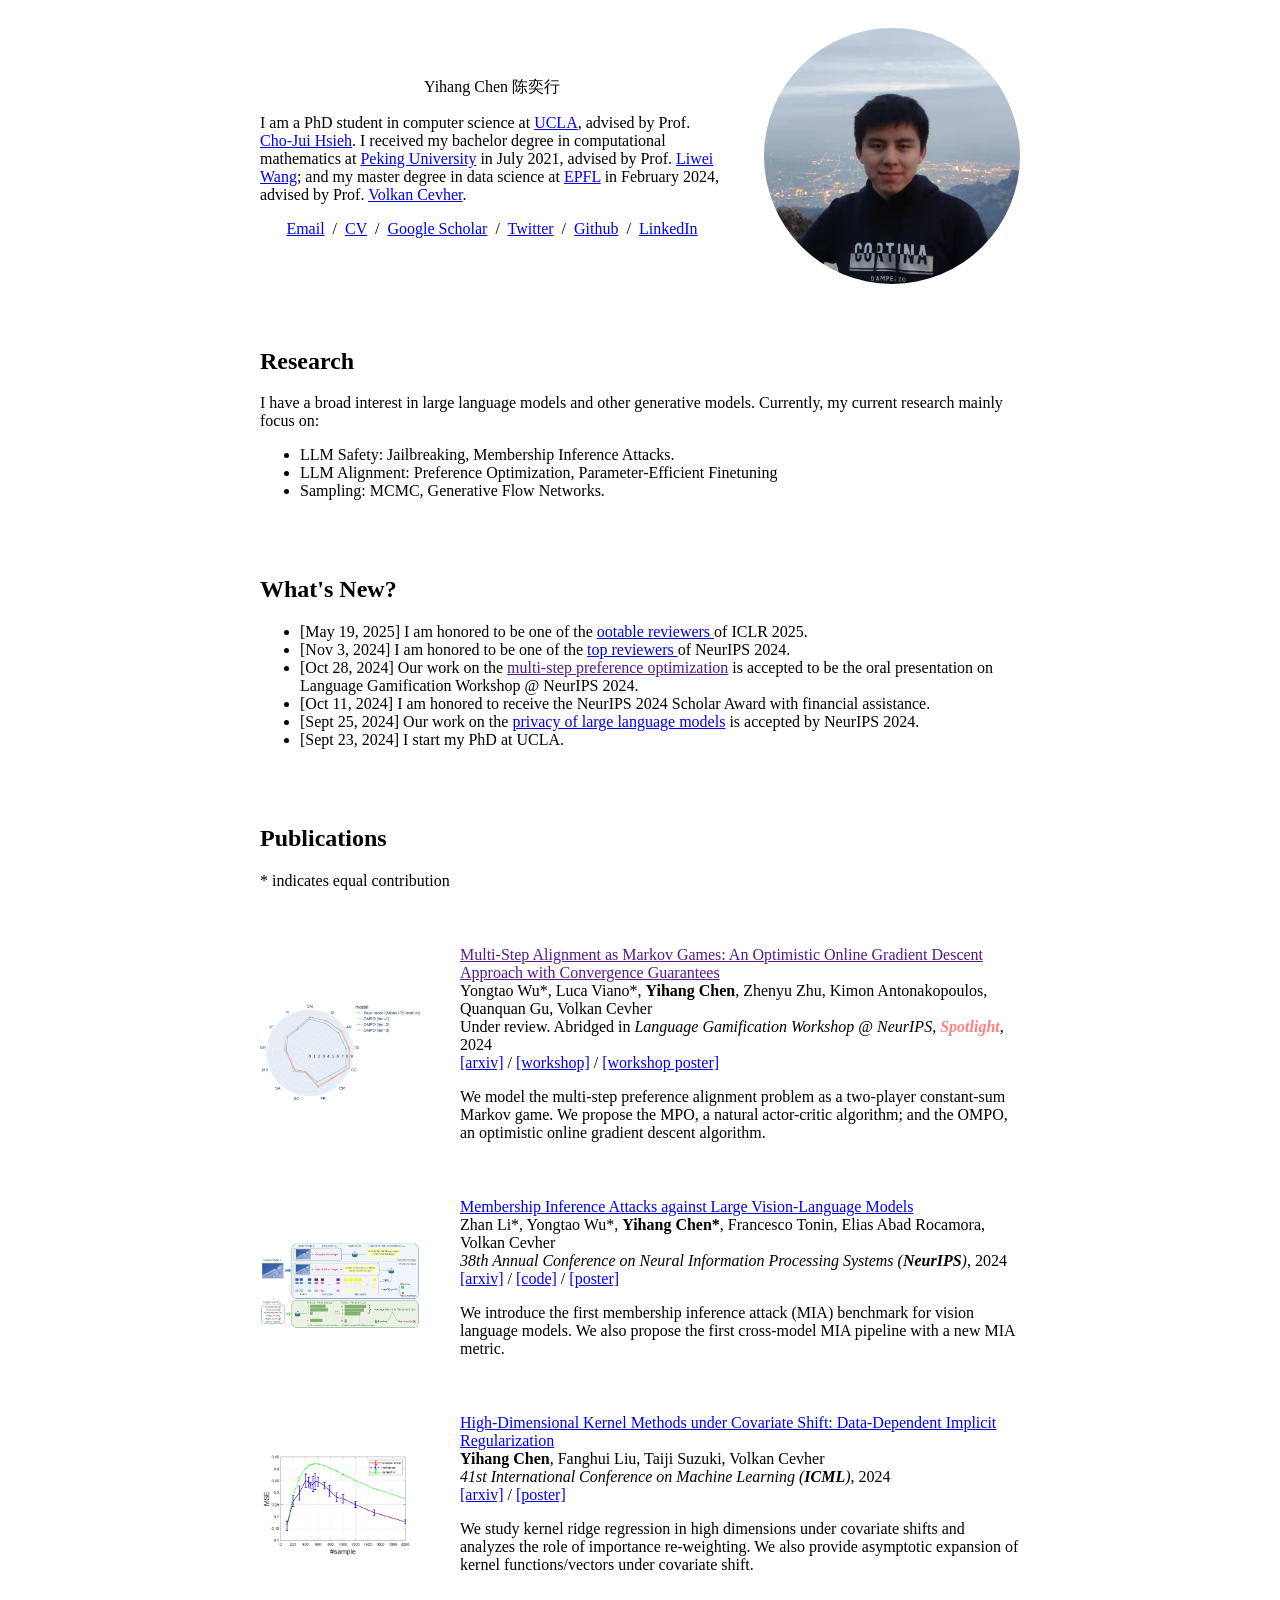
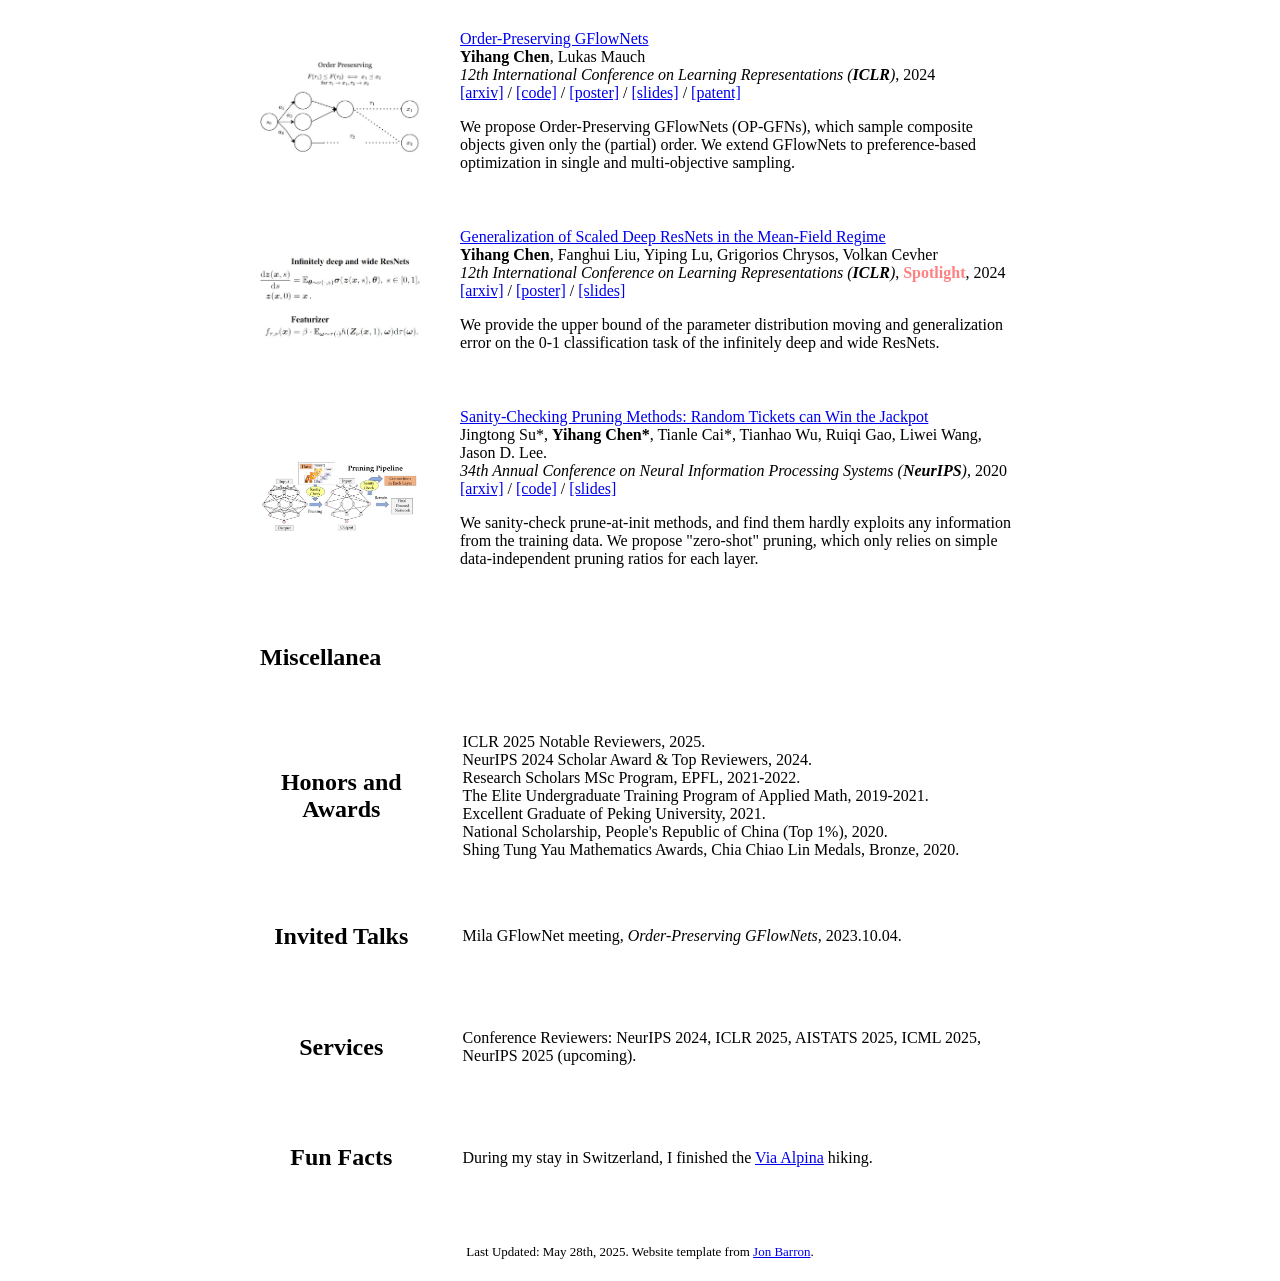
==== index.html @ 45ab0616 "update patent" ====
<!DOCTYPE HTML>
<html lang="en">

<head>
    <meta http-equiv="Content-Type" content="text/html; charset=UTF-8">

    <title>Yihang Chen</title>

    <meta name="author" content="Yihang Chen">
    <meta name="viewport" content="width=device-width, initial-scale=1">
    <link rel="shortcut icon" href="images/favicon/favicon.ico" type="image/x-icon">
    <link rel="stylesheet" type="text/css" href="stylesheet.css">

</head>

<style>
    .container {
      display: flex;
      justify-content: center; /* Horizontally centers */
      align-items: center;    /* Vertically centers */
    }
</style>
  


<body>
    <table
        style="width:100%;max-width:800px;border:0px;border-spacing:0px;border-collapse:separate;margin-right:auto;margin-left:auto;">
        <tbody>
            <tr style="padding:0px">
                <td style="padding:0px">
                    <table
                        style="width:100%;border:0px;border-spacing:0px;border-collapse:separate;margin-right:auto;margin-left:auto;">
                        <tbody>
                            <tr style="padding:0px">
                                <td style="padding:2.5%;width:63%;vertical-align:middle">
                                    <p class="name" style="text-align: center;">
                                        Yihang Chen 陈奕行
                                    </p>
                                    <p> I am a PhD student in computer science at <a href="https://www.cs.ucla.edu/">UCLA</a>, advised by Prof. <a href="https://web.cs.ucla.edu/~chohsieh/">Cho-Jui Hsieh</a>.
                                        I received my bachelor degree in computational mathematics at <a href="https://english.pku.edu.cn"> Peking University</a> in July 2021, advised by Prof. <a href="http://www.liweiwang-pku.com"> Liwei Wang</a>; 
                                        and my master degree in data science at <a href="https://epfl.ch">EPFL</a> in February 2024, advised by Prof. <a href="https://people.epfl.ch/volkan.cevher"> Volkan Cevher</a>. 
                                    </p>
                                    <p style="text-align:center">
                                        <a href="mailto:yhangchen@cs.ucla.edu">Email</a> &nbsp;/&nbsp;
                                        <a href="https://www.overleaf.com/read/thnhrbrfrbvq#7aed11">CV</a> &nbsp;/&nbsp;
                                        <a href="https://scholar.google.com/citations?user=HzlOQRkAAAAJ&hl">Google
                                            Scholar</a>
                                        &nbsp;/&nbsp;
                                        <a href="https://twitter.com/brandonchen991">Twitter</a> &nbsp;/&nbsp;
                                        <a href="https://github.com/yhangchen">Github</a> &nbsp;/&nbsp;
                                        <a href="https://www.linkedin.com/in/yihang-chen-177862194">LinkedIn</a>
                                    </p>
                                </td>
                                <td style="padding:2.5%;width:40%;max-width:40%">
                                    <a href="./images/bio.jpg"><img
                                            style="width:100%;max-width:100%;object-fit: cover; border-radius: 50%;"
                                            alt="profile photo" src="./images/bio.jpg" class="hoverZoomLink"></a>
                                </td>
                            </tr>
                        </tbody>
                    </table>
                    <table
                        style="width:100%;border:0px;border-spacing:0px;border-collapse:separate;margin-right:auto;margin-left:auto;">
                        <tbody>
                            <tr>
                                <td style="padding:20px;width:100%;vertical-align:middle">
                                    <h2>Research</h2>
                                    <p>
                                        I have a broad interest in large language models and other generative models. Currently, my current research mainly focus on: </p>
                                    <ul>
                                        <li> LLM Safety: Jailbreaking, Membership Inference Attacks.</li>
                                        <li> LLM Alignment: Preference Optimization, Parameter-Efficient Finetuning</li>
                                        <li> Sampling: MCMC, Generative Flow Networks.</li>
                                    </ul>
                                </td>
                            </tr>
                        </tbody>
                    </table>
                    <table
                        style="width:100%;border:0px;border-spacing:0px;border-collapse:separate;margin-right:auto;margin-left:auto;">
                        <tbody>
                            <tr>
                                <td style="padding:20px;width:100%;vertical-align:middle">
                                    <h2>What's New?</h2>
                                    <ul>
                                        <li> [May 19, 2025] I am honored to be one of the <a href="https://iclr.cc/Conferences/2025/Reviewers"> ootable reviewers </a> of ICLR 2025.</li>
                                        <li> [Nov 3, 2024] I am honored to be one of the <a href="https://neurips.cc/Conferences/2024/ProgramCommittee#top-reviewers"> top reviewers </a> of NeurIPS 2024.</li>
                                        <li> [Oct 28, 2024] Our work on the <a href=""> multi-step preference optimization</a> is accepted to be the oral presentation on Language Gamification Workshop @ NeurIPS 2024. </li>
                                        <li> [Oct 11, 2024] I am honored to receive the NeurIPS 2024 Scholar Award with financial assistance.</li>
                                        <li> [Sept 25, 2024] Our work on the <a href="http://arxiv.org/abs/2411.02902">privacy of large language models</a> is accepted by NeurIPS 2024. </li>
                                        <li> [Sept 23, 2024] I start my PhD at UCLA. </li>    
                                    </ul>
                            </td>
                            </tr>
                        </tbody>
                    </table>
                    <table
                        style="width:100%;border:0px;border-spacing:0px;border-collapse:separate;margin-right:auto;margin-left:auto;">
                        <tbody>
                            <tr>
                                <td style="padding:20px;width:100%;vertical-align:middle">
                                    <h2>Publications</h2>
                                    <p>
                                        * indicates equal contribution
                                    </p>
                                </td>
                            </tr>
                        </tbody>
                    </table>
                    <table
                        style="width:100%;border:0px;border-spacing:0px;border-collapse:separate;margin-right:auto;margin-left:auto;">
                        <tbody>

                            <tr>
                                <td style="padding:20px;width:25%;vertical-align:middle">
                                    <div class="container">
                                        <img src='images/24_langame_mpo.png' width="100%" align="center">
                                    </div>
                                </td>
                                <td style="padding:20px;width:75%;vertical-align:middle">
                                    <a href="">
                                        <span class="papertitle">Multi-Step Alignment as Markov Games: An Optimistic Online Gradient Descent Approach with Convergence Guarantees</span>
                                    </a>
                                    <br>
                                    Yongtao Wu*, Luca Viano*, <strong>Yihang Chen</strong>, Zhenyu Zhu,  Kimon Antonakopoulos, Quanquan Gu, Volkan Cevher
                                    <br>
                                    Under review. Abridged in <em>Language Gamification Workshop @ NeurIPS, <font color=#FF8080><strong>Spotlight</strong></font></em>, 2024
                                    <br>
                                    <a href="https://arxiv.org/abs/2502.12678">[arxiv]</a> / <a href="https://openreview.net/forum?id=Q8Ee3yrwC6">[workshop]</a> / <a href="posters/24_neurips_langame_mpo.pdf">[workshop poster]</a>
                                    <p>
                                        We model the multi-step preference alignment problem as a two-player constant-sum Markov game. We propose the MPO, a natural actor-critic algorithm; and the OMPO, an optimistic online
                                        gradient descent algorithm. 
                                    </p>
                                </td>
                            </tr>

                            <tr>
                                <td style="padding:20px;width:25%;vertical-align:middle">
                                    <div class="container">
                                        <img src='images/24_neurips_mia.jpg' width="100%" align="center">
                                    </div>
                                </td>
                                <td style="padding:20px;width:75%;vertical-align:middle">
                                    <a href="https://openreview.net/forum?id=nv2Qt5cj1a&referrer">
                                        <span class="papertitle">Membership Inference Attacks against Large Vision-Language Models</span>
                                    </a>
                                    <br>
                                    Zhan Li*, Yongtao Wu*, <strong>Yihang Chen*</strong>, Francesco Tonin, Elias Abad Rocamora, Volkan Cevher
                                    <br>
                                    <em>38th Annual Conference on Neural Information Processing Systems (<b>NeurIPS</b>)</em>, 2024
                                    <br>
                                    <a href="http://arxiv.org/abs/2411.02902">[arxiv]</a> / <a href="https://github.com/LIONS-EPFL/VL-MIA">[code]</a> / <a href="posters/24_neurips_mia.pdf">[poster]</a>
                                    <p>
                                        We introduce the first membership inference attack (MIA) benchmark for vision language models. 
                                        We also propose the first cross-model MIA pipeline with a new MIA metric.
                                    </p>
                                </td>
                            </tr>


                            <tr>
                                <td style="padding:20px;width:25%;vertical-align:middle">
                                    <div class="container">
                                        <img src='images/24_icml_kernel.jpg' width="100%" align="center">
                                    </div>
                                </td>
                                <td style="padding:20px;width:75%;vertical-align:middle">
                                    <a href="https://openreview.net/forum?id=bBzlapzeR1&noteId=AWFN8b6TKC">
                                        <span class="papertitle">High-Dimensional Kernel Methods under Covariate Shift: Data-Dependent Implicit Regularization</span>
                                    </a>
                                    <br>
                                    <strong>Yihang Chen</strong>, Fanghui Liu, Taiji Suzuki, Volkan Cevher
                                    <br>
                                    <em>41st International Conference on Machine Learning (<b>ICML</b>)</em>, 2024
                                    <br>
                                    <a href="https://arxiv.org/abs/2406.03171">[arxiv]</a> / <a href="posters/24_icml_kernel.pdf">[poster]</a>
                                    <p>
                                        We study kernel ridge regression in high dimensions under covariate shifts and analyzes the role of importance re-weighting.
                                        We also provide asymptotic expansion of kernel functions/vectors under covariate shift.
                                    </p>
                                </td>
                            </tr>


                            <tr>
                                <td style="padding:20px;width:25%;vertical-align:middle">
                                    <div class="container">
                                        <img src='images/24_iclr_gfn.jpeg' width="100%" align="center">
                                    </div>
                                </td>
                                <td style="padding:20px;width:75%;vertical-align:middle">
                                    <a href="https://openreview.net/forum?id=VXDPXuq4oG">
                                        <span class="papertitle">Order-Preserving GFlowNets</span>
                                    </a>
                                    <br>
                                    <strong>Yihang Chen</strong>, Lukas Mauch
                                    <br>
                                    <em>12th International Conference on Learning Representations (<b>ICLR</b>)</em>, 2024
                                    <br>
                                    <a href="https://arxiv.org/abs/2310.00386">[arxiv]</a> / <a href="https://github.com/yhangchen/OP-GFN">[code]</a> / <a href="posters/24_iclr_gfn.pdf">[poster]</a> / <a href="slides/24_iclr_gfn.pdf">[slides]</a> / <a href="https://patents.google.com/patent/WO2025061851A1/en?oq=wo2025061851">[patent]</a>
                                    <p>
                                        We propose Order-Preserving GFlowNets (OP-GFNs), which sample composite objects
                                        given only the (partial) order. We extend GFlowNets to preference-based optimization in single and multi-objective sampling. 
                                    </p>
                                </td>
                            </tr>

                            <tr>
                                <td style="padding:20px;width:25%;vertical-align:middle">
                                    <div class="container">
                                        <img src="images/24_iclr_resnet.jpeg" width="160">
                                    </div>
                                </td>
                                <td style="padding:20px;width:75%;vertical-align:middle">
                                    <a href="https://openreview.net/forum?id=tMzPZTvz2H">
                                        <span class="papertitle">Generalization of Scaled
                                            Deep ResNets in the Mean-Field Regime</span>
                                    </a>
                                    <br>
                                    <strong>Yihang Chen</strong>, Fanghui Liu, Yiping Lu, Grigorios Chrysos, Volkan
                                    Cevher
                                    <br>
                                    <em>12th International Conference on Learning Representations (<b>ICLR</b>)</em>, <font color=#FF8080><strong>Spotlight</strong></font>, 2024
                                    <br>
                                    <a href="http://arxiv.org/abs/2403.09889">[arxiv]</a> / <a href="posters/24_iclr_resnet.pdf">[poster]</a> / <a href="slides/24_iclr_resnet.pdf">[slides]</a>
                                    <p>
                                        We provide the upper bound of the parameter distribution moving and
                                        generalization error on the 0-1 classification task of the
                                        infinitely deep and wide ResNets.
                                    </p>
                                </td>
                            </tr>
                            <tr>
                                <td style="padding:20px;width:25%;vertical-align:middle">
                                    <div class="container">
                                        <img src='images/20_neurips_pruning.jpeg' width="100%" align="center">
                                    </div>
                                </td>
                                <td style="padding:20px;width:75%;vertical-align:middle">
                                    <a
                                        href="https://proceedings.neurips.cc/paper/2020/hash/eae27d77ca20db309e056e3d2dcd7d69-Abstract.html">
                                        <span class="papertitle">Sanity-Checking Pruning Methods: Random Tickets can Win the Jackpot</span>
                                    </a>
                                    <br>
                                    Jingtong Su*, <strong>Yihang Chen*</strong>, Tianle Cai*, Tianhao Wu, Ruiqi Gao,
                                    Liwei Wang, Jason D. Lee.
                                    <br>
                                    <em>34th Annual Conference on Neural Information Processing Systems
                                        (<b>NeurIPS</b>)</em>, 2020
                                    <br>
                                    <a href="http://arxiv.org/abs/2009.11094">[arxiv]</a> / <a href="https://github.com/yhangchen/sanity-checking-pruning">[code]</a>
                                    / <a href="slides/20_neurips_pruning.pdf">[slides]</a>
                                    <p>
                                        We sanity-check prune-at-init methods, and find them hardly exploits any information from the training data. 
                                        We propose "zero-shot" pruning, which only relies on simple data-independent pruning ratios for each layer.
                                    </p>
                                </td>
                            </tr>

                        </tbody>
                    </table>


                    <table width="100%" align="center" border="0" cellspacing="0" cellpadding="20">
                        <tbody>
                            <tr>
                                <td>
                                    <h2>Miscellanea</h2>
                                </td>
                            </tr>
                        </tbody>
                    </table>


                    <table width="100%" align="center" border="0" cellpadding="20">
                        <tbody>
                            <tr>
                                <td align="center" style="padding:20px;width:25%;vertical-align:middle">
                                    <h2>Honors and Awards </h2>
                                </td>
                                <td width="75%" valign="middle">
                                    ICLR 2025 Notable Reviewers, 2025.
                                    <br>
                                    NeurIPS 2024 Scholar Award & Top Reviewers, 2024.
                                    <br>
                                    Research Scholars MSc Program, EPFL, 2021-2022.
                                    <br>
                                    The Elite Undergraduate Training Program of Applied Math, 2019-2021.
                                    <br>
                                    Excellent Graduate of Peking University, 2021.
                                    <br>
                                    National Scholarship, People's Republic of China (Top 1%), 2020.
                                    <br>
                                    Shing Tung Yau Mathematics Awards, Chia Chiao Lin Medals, Bronze, 2020.
                                </td>
                            </tr>
                        </tbody>
                    </table>
                    
                    <table width="100%" align="center" border="0" cellpadding="20">
                        <tbody>
                            <tr>
                                <td align="center" style="padding:20px;width:25%;vertical-align:middle">
                                    <h2>Invited Talks </h2>
                                </td>
                                <td width="75%" valign="middle">
                                    Mila GFlowNet meeting, <em>Order-Preserving GFlowNets,</em> 2023.10.04.
                                </td>
                            </tr>
                        </tbody>
                    </table>

                    <table width="100%" align="center" border="0" cellpadding="20">
                        <tbody>
                            <tr>
                                <td align="center" style="padding:20px;width:25%;vertical-align:middle">
                                    <h2>Services </h2>
                                </td>
                                <td width="75%" valign="middle">
                                    Conference Reviewers: NeurIPS 2024, ICLR 2025, AISTATS 2025, ICML 2025, NeurIPS 2025 (upcoming). 
                                </td>
                            </tr>
                        </tbody>
                    </table>

                    <table width="100%" align="center" border="0" cellpadding="20">
                        <tbody>
                            <tr>
                                <td align="center" style="padding:20px;width:25%;vertical-align:middle">
                                    <h2>Fun Facts </h2>
                                </td>
                                <td width="75%" valign="middle">
                                    During my stay in Switzerland, I finished the <a href="miscellanea/via_alpina.pdf"> Via Alpina</a> hiking. 
                                </td>
                            </tr>
                        </tbody>
                    </table>
                    
                    <table
                        style="width:100%;border:0px;border-spacing:0px;border-collapse:separate;margin-right:auto;margin-left:auto;">
                        <tbody>
                            <tr>
                                <td style="padding:0px">
                                    <br>
                                    <p style="text-align:center;font-size:small;">
                                        Last Updated: May 28th, 2025. Website template from <a href="https://github.com/jonbarron/jonbarron_website"> Jon Barron</a>.
                                    </p>
                                </td>
                            </tr>
                        </tbody>
                    </table>
                </td>
            </tr>
    </table>
</body>

</html>
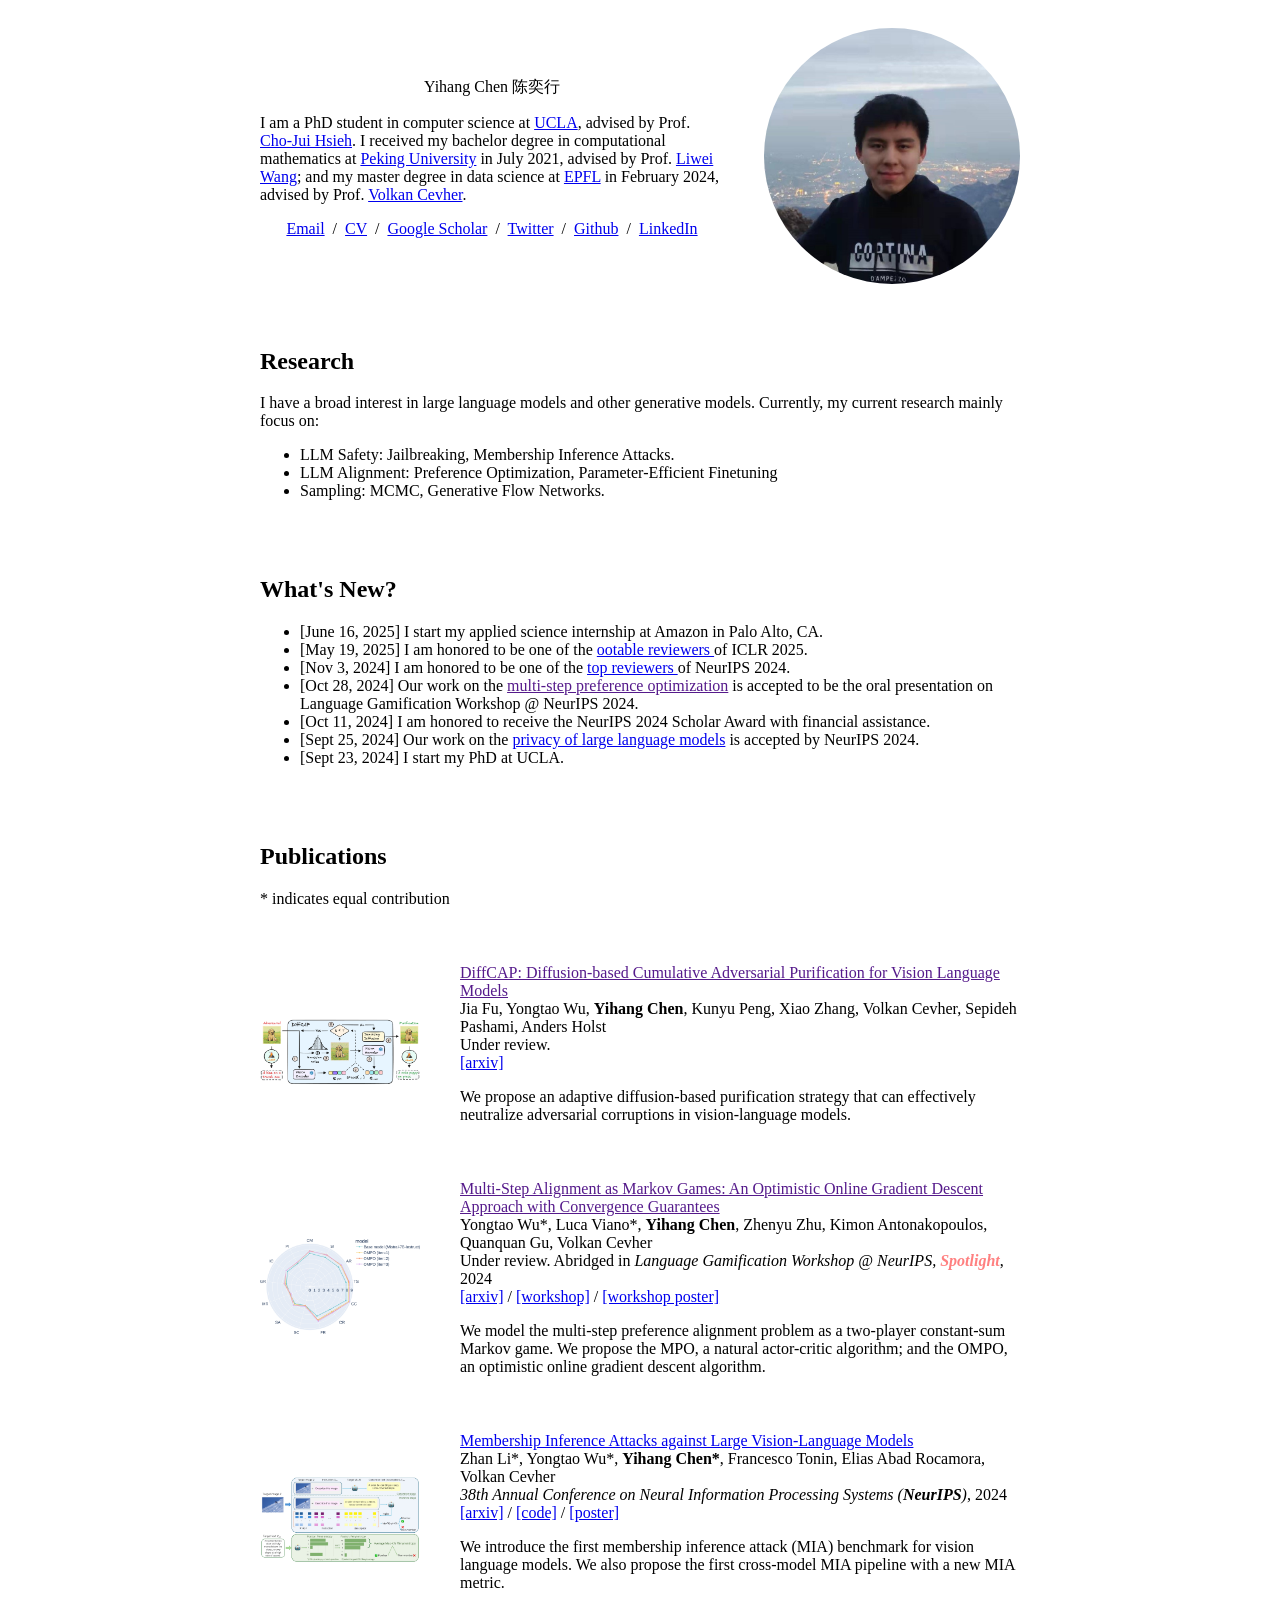
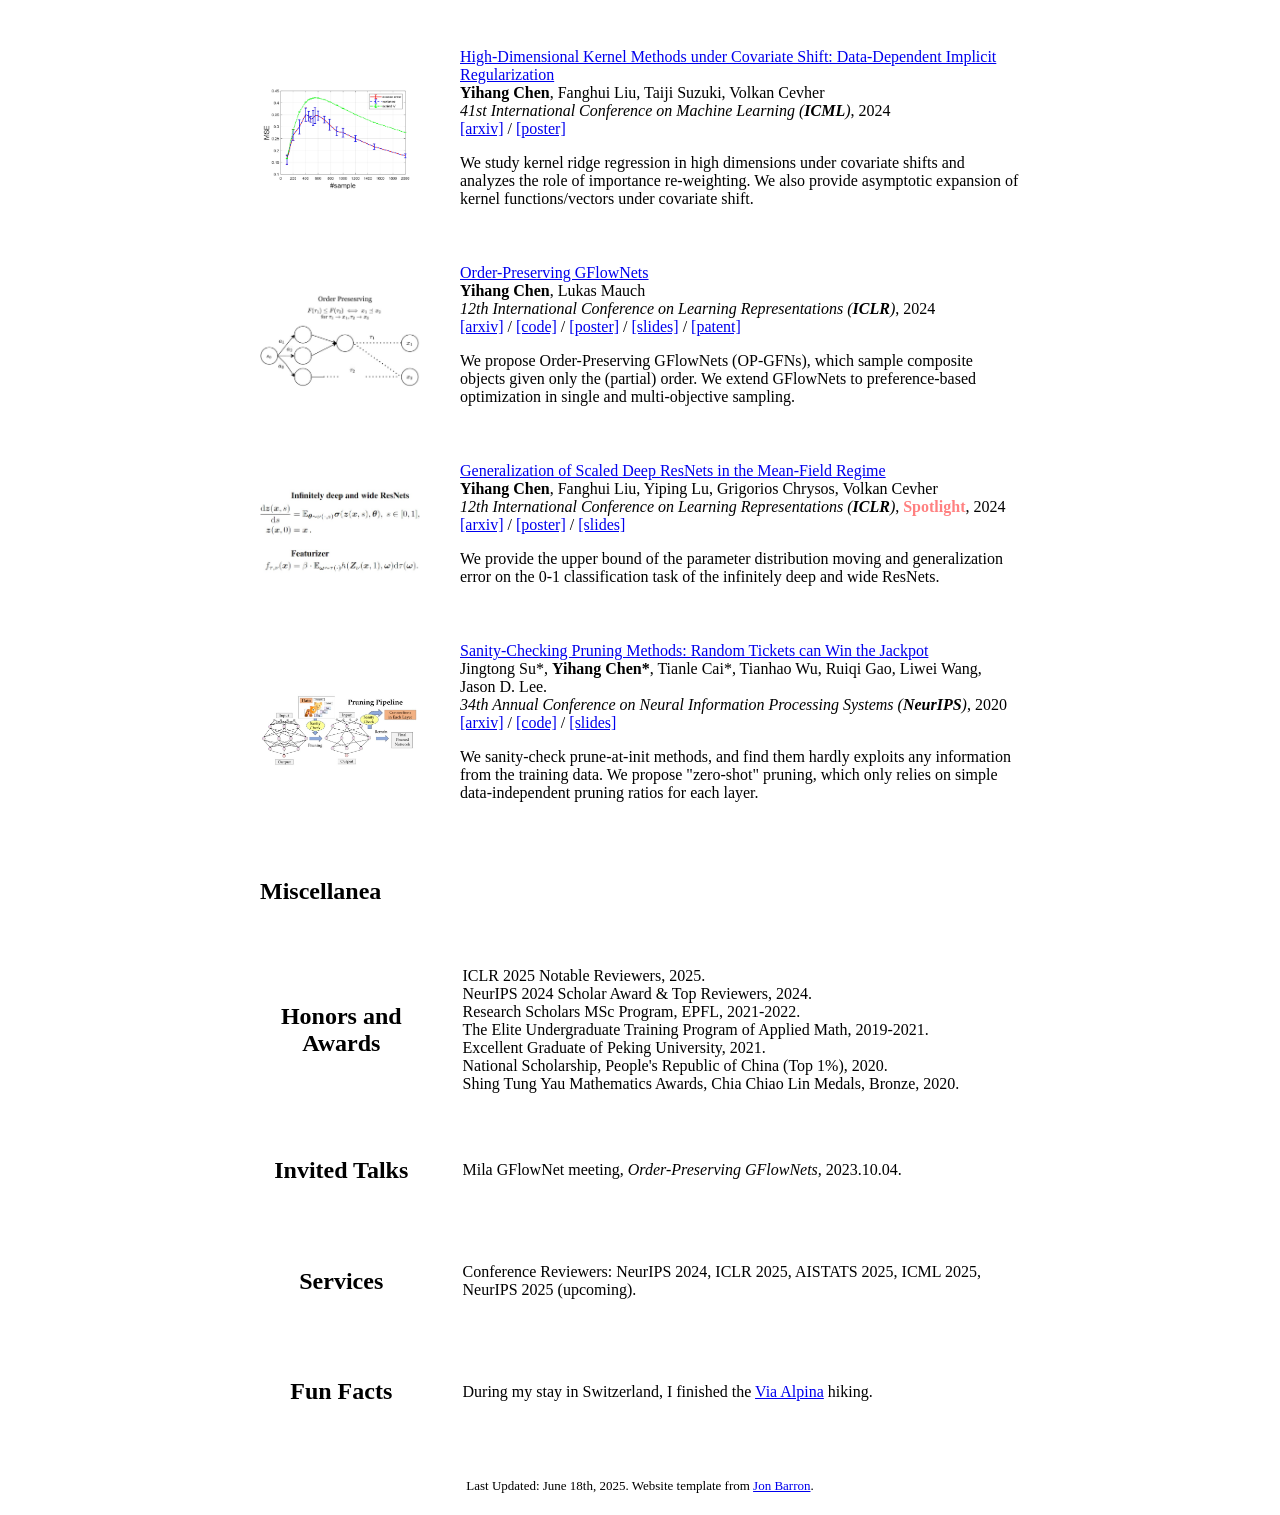
==== commit 5715a80e: "update paper" ====
--- a/index.html
+++ b/index.html
@@ -84,6 +84,7 @@
                                 <td style="padding:20px;width:100%;vertical-align:middle">
                                     <h2>What's New?</h2>
                                     <ul>
+                                        <li> [June 16, 2025] I start my applied science internship at Amazon in Palo Alto, CA. </li>
                                         <li> [May 19, 2025] I am honored to be one of the <a href="https://iclr.cc/Conferences/2025/Reviewers"> ootable reviewers </a> of ICLR 2025.</li>
                                         <li> [Nov 3, 2024] I am honored to be one of the <a href="https://neurips.cc/Conferences/2024/ProgramCommittee#top-reviewers"> top reviewers </a> of NeurIPS 2024.</li>
                                         <li> [Oct 28, 2024] Our work on the <a href=""> multi-step preference optimization</a> is accepted to be the oral presentation on Language Gamification Workshop @ NeurIPS 2024. </li>
@@ -111,6 +112,28 @@
                     <table
                         style="width:100%;border:0px;border-spacing:0px;border-collapse:separate;margin-right:auto;margin-left:auto;">
                         <tbody>
+                            <tr>
+                                <td style="padding:20px;width:25%;vertical-align:middle">
+                                    <div class="container">
+                                        <img src='images/25_preprint_diffcap.png' width="100%" align="center">
+                                    </div>
+                                </td>
+                                <td style="padding:20px;width:75%;vertical-align:middle">
+                                    <a href="">
+                                        <span class="papertitle">DiffCAP: Diffusion-based Cumulative Adversarial Purification for Vision Language Models
+                                        </span>
+                                    </a>
+                                    <br>
+                                    Jia Fu, Yongtao Wu, <strong>Yihang Chen</strong>, Kunyu Peng, Xiao Zhang, Volkan Cevher, Sepideh Pashami, Anders Holst
+                                    <br>
+                                    Under review. 
+                                    <br>
+                                    <a href="https://arxiv.org/abs/2506.03933">[arxiv]</a> 
+                                    <p>
+                                        We propose an adaptive diffusion-based purification strategy that can effectively neutralize adversarial corruptions in vision-language models.
+                                    </p>
+                                </td>
+                            </tr>
 
                             <tr>
                                 <td style="padding:20px;width:25%;vertical-align:middle">
@@ -344,7 +367,7 @@
                                 <td style="padding:0px">
                                     <br>
                                     <p style="text-align:center;font-size:small;">
-                                        Last Updated: May 28th, 2025. Website template from <a href="https://github.com/jonbarron/jonbarron_website"> Jon Barron</a>.
+                                        Last Updated: June 18th, 2025. Website template from <a href="https://github.com/jonbarron/jonbarron_website"> Jon Barron</a>.
                                     </p>
                                 </td>
                             </tr>
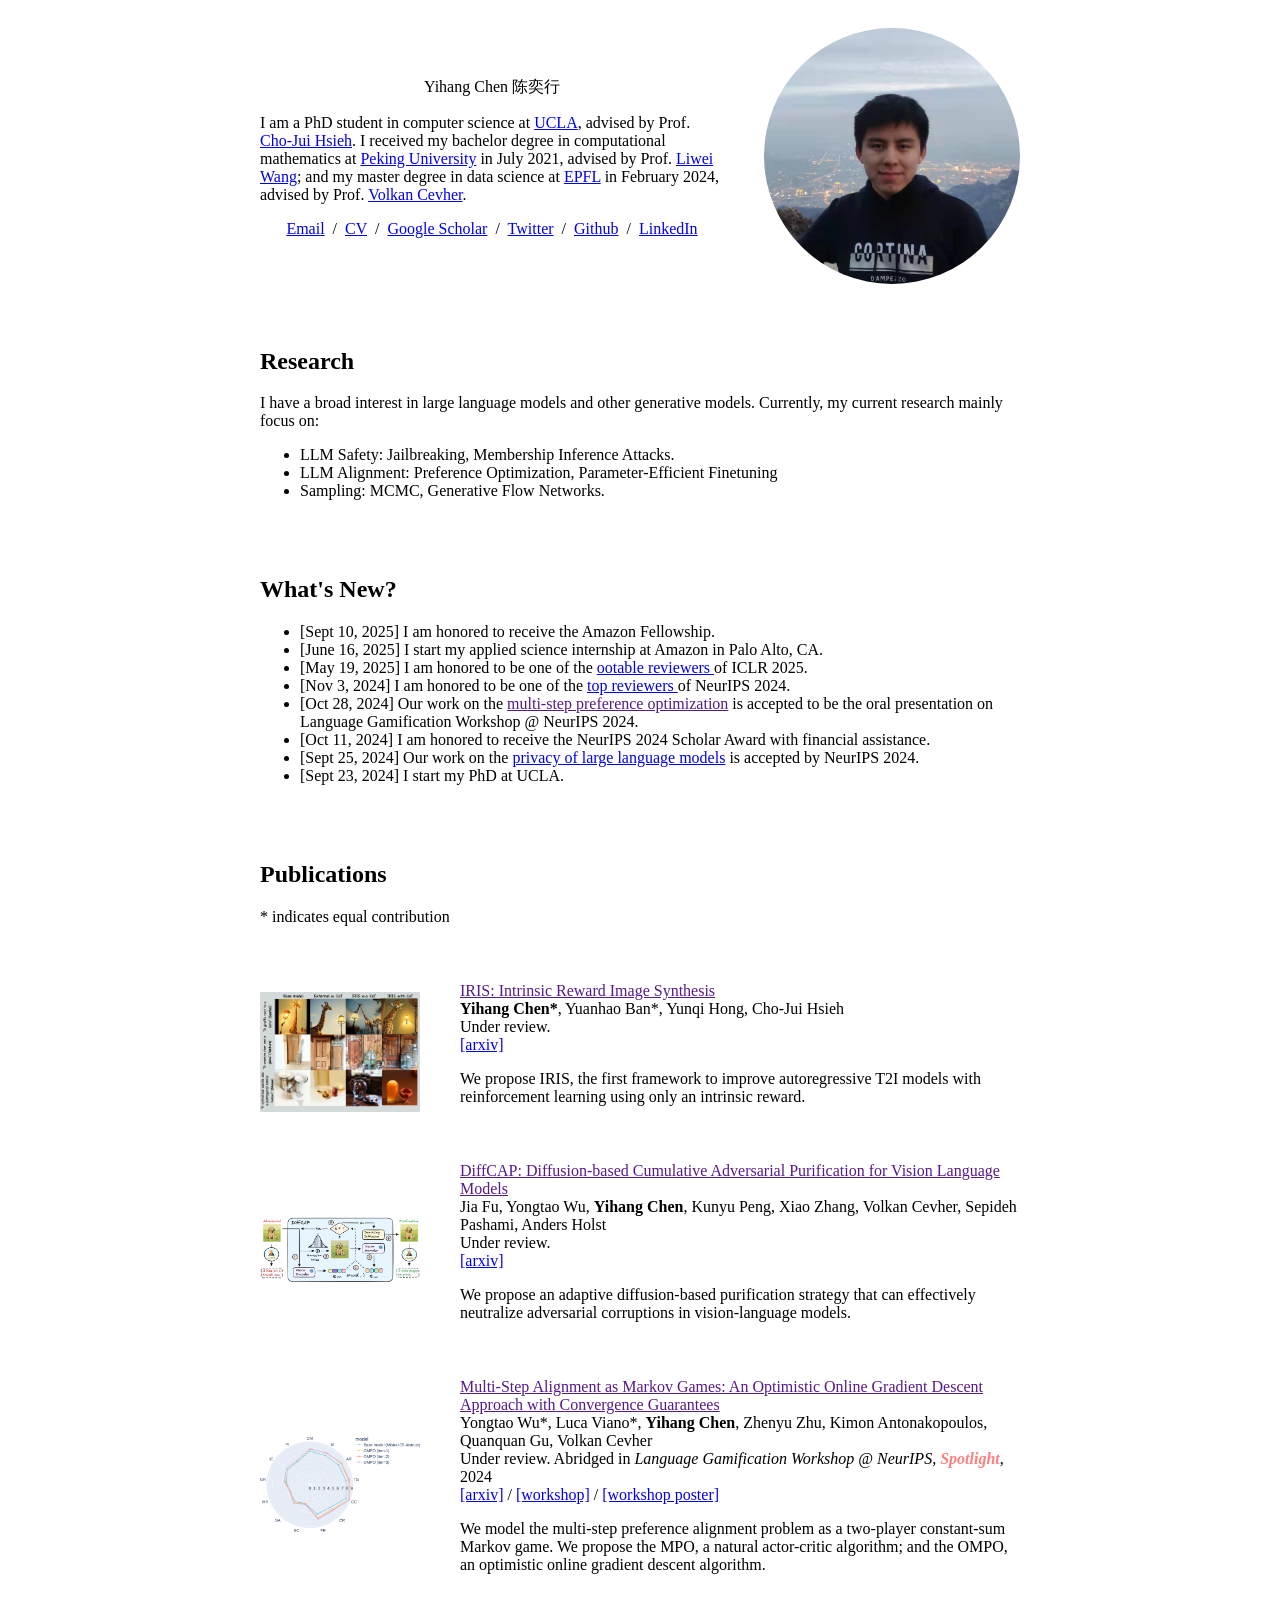
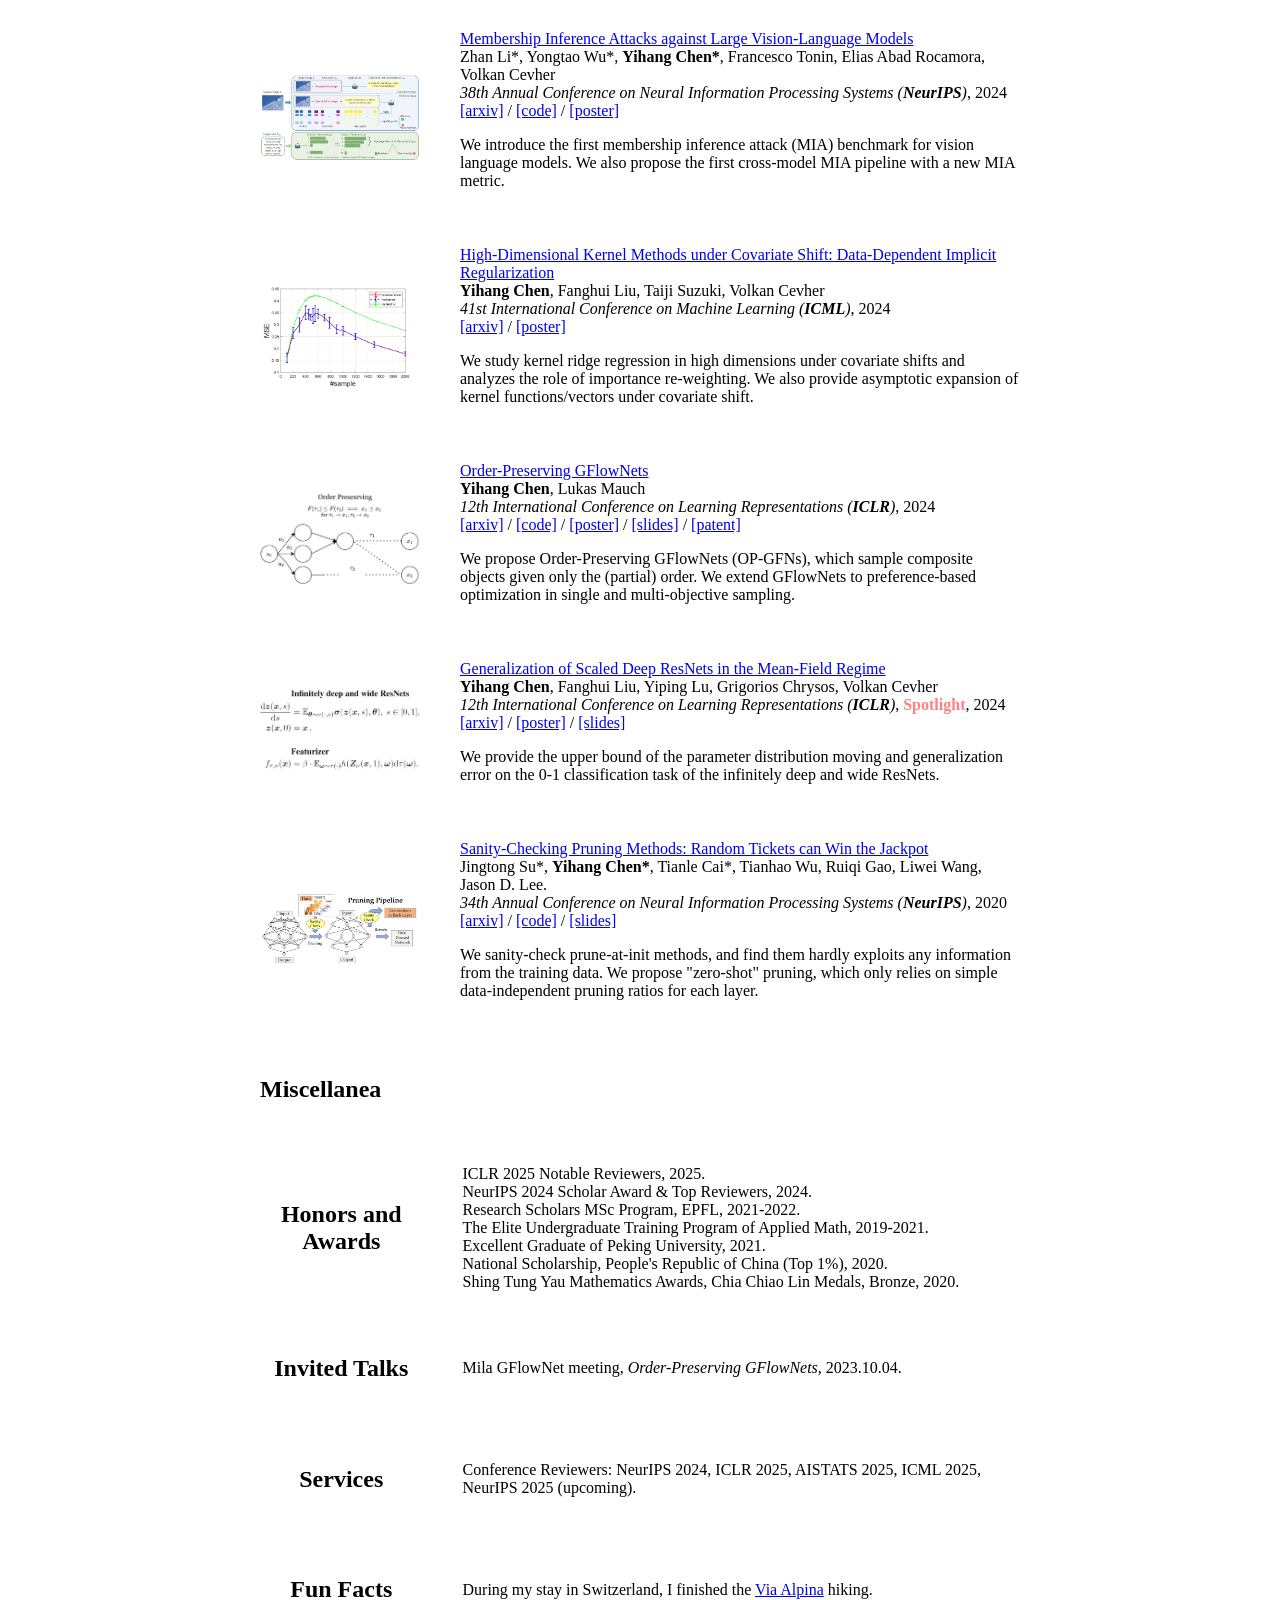
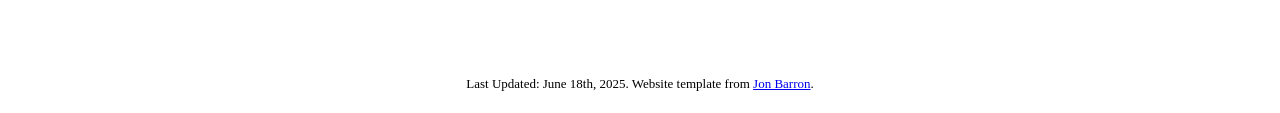
==== commit 5b4b17cd: "add iris, amazon" ====
--- a/index.html
+++ b/index.html
@@ -84,6 +84,7 @@
                                 <td style="padding:20px;width:100%;vertical-align:middle">
                                     <h2>What's New?</h2>
                                     <ul>
+                                        <li> [Sept 10, 2025] I am honored to receive the Amazon Fellowship.  </li>
                                         <li> [June 16, 2025] I start my applied science internship at Amazon in Palo Alto, CA. </li>
                                         <li> [May 19, 2025] I am honored to be one of the <a href="https://iclr.cc/Conferences/2025/Reviewers"> ootable reviewers </a> of ICLR 2025.</li>
                                         <li> [Nov 3, 2024] I am honored to be one of the <a href="https://neurips.cc/Conferences/2024/ProgramCommittee#top-reviewers"> top reviewers </a> of NeurIPS 2024.</li>
@@ -115,6 +116,30 @@
                             <tr>
                                 <td style="padding:20px;width:25%;vertical-align:middle">
                                     <div class="container">
+                                        <img src='images/25_preprint_iris.png' width="100%" align="center">
+                                    </div>
+                                </td>
+                                <td style="padding:20px;width:75%;vertical-align:middle">
+                                    <a href="">
+                                        <span class="papertitle">IRIS: Intrinsic Reward Image Synthesis
+                                        </span>
+                                    </a>
+                                    <br>
+                                    <strong>Yihang Chen*</strong>, Yuanhao Ban*, Yunqi Hong, Cho-Jui Hsieh
+                                    <br>
+                                    Under review. 
+                                    <br>
+                                    <a href="https://arxiv.org/abs/2509.25562">[arxiv]</a> 
+                                    <p>
+                                        We propose IRIS, the first framework to improve autoregressive T2I models with reinforcement learning using only an intrinsic reward.
+                                    </p>
+                                </td>
+                            </tr>
+
+
+                            <tr>
+                                <td style="padding:20px;width:25%;vertical-align:middle">
+                                    <div class="container">
                                         <img src='images/25_preprint_diffcap.png' width="100%" align="center">
                                     </div>
                                 </td>
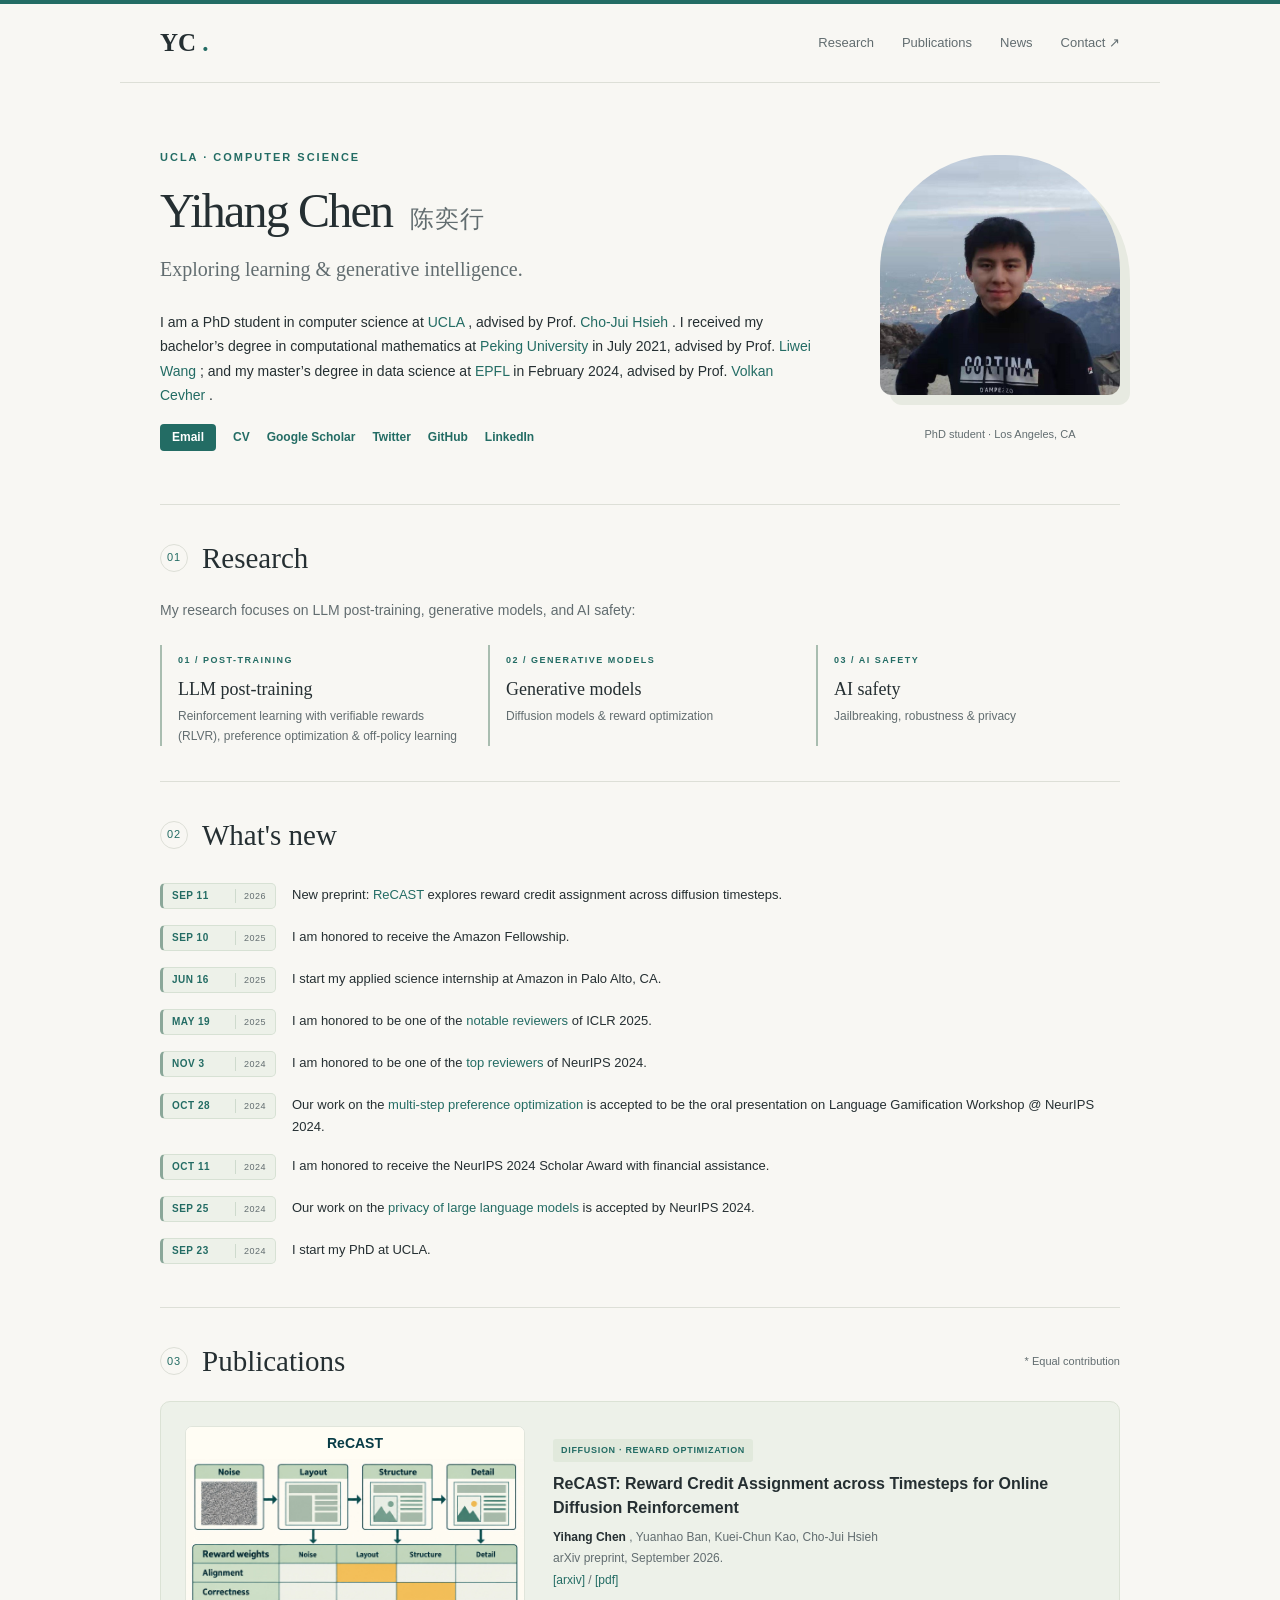
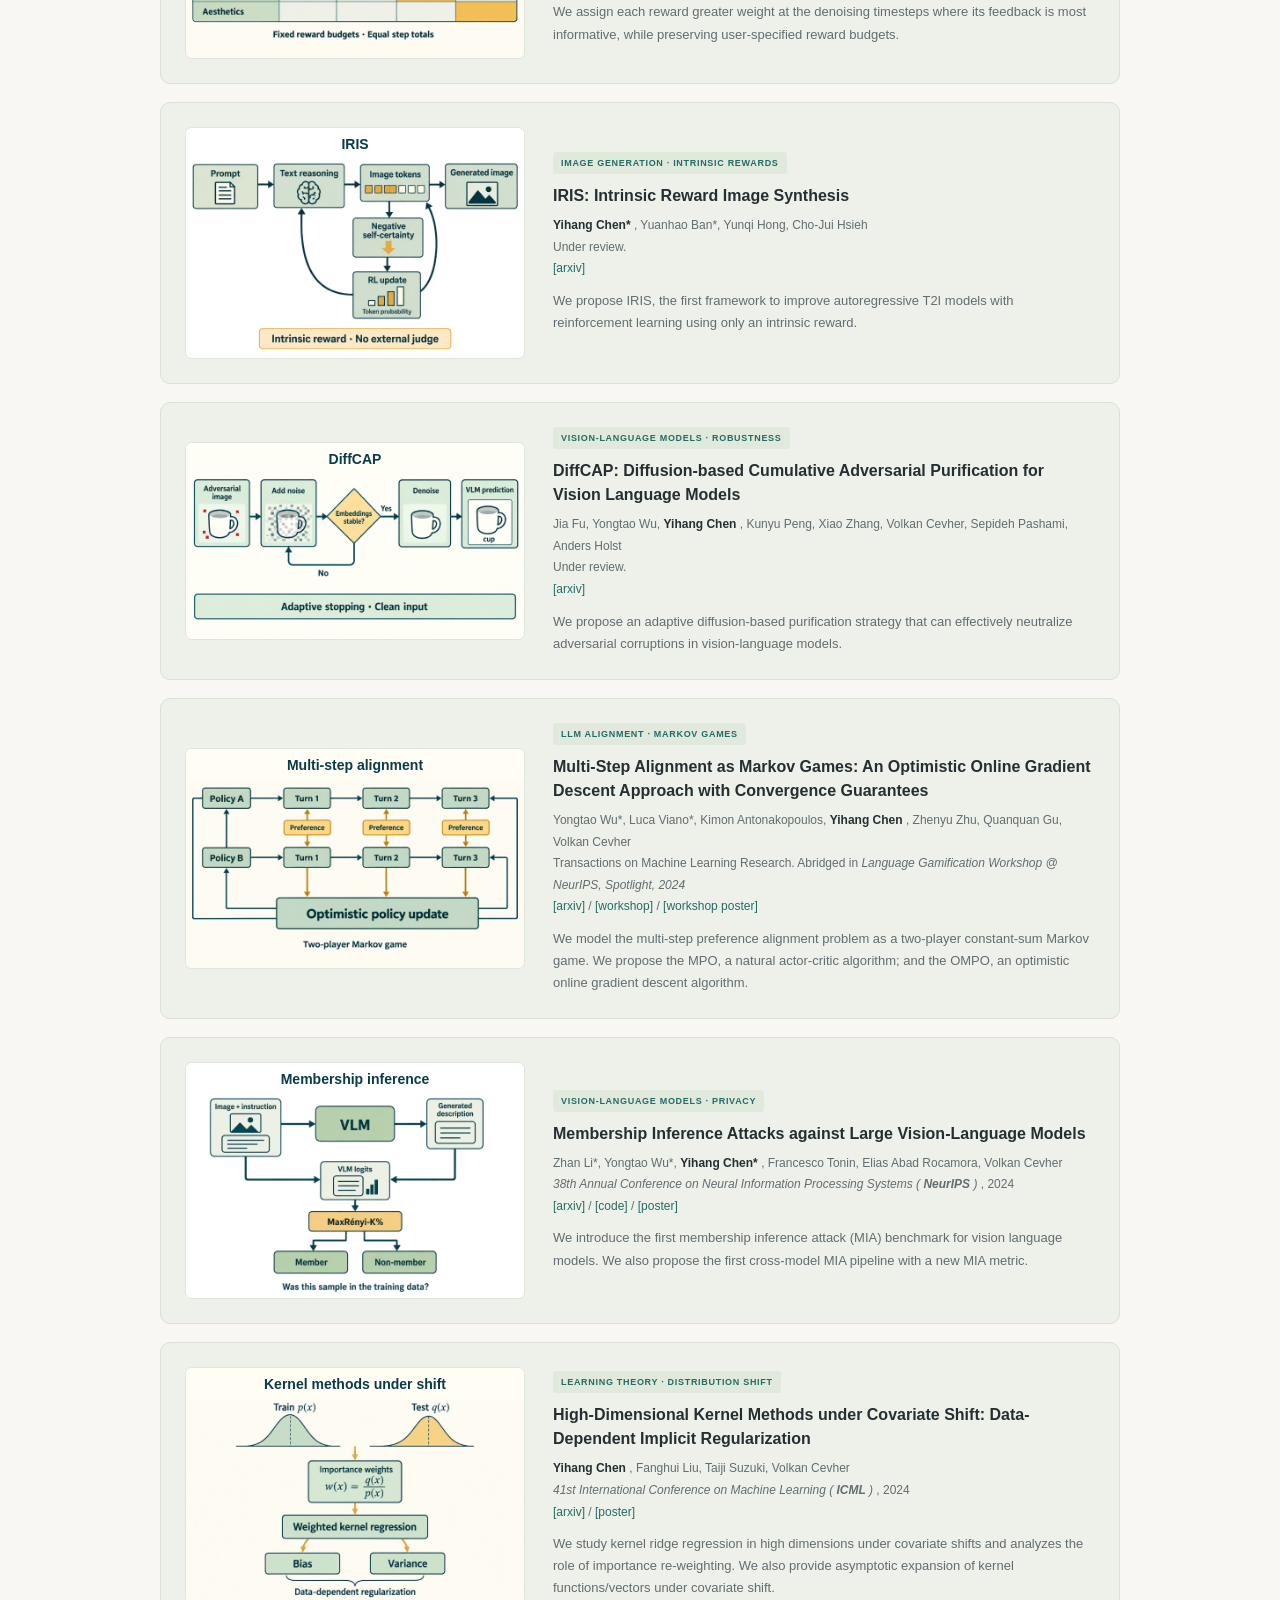
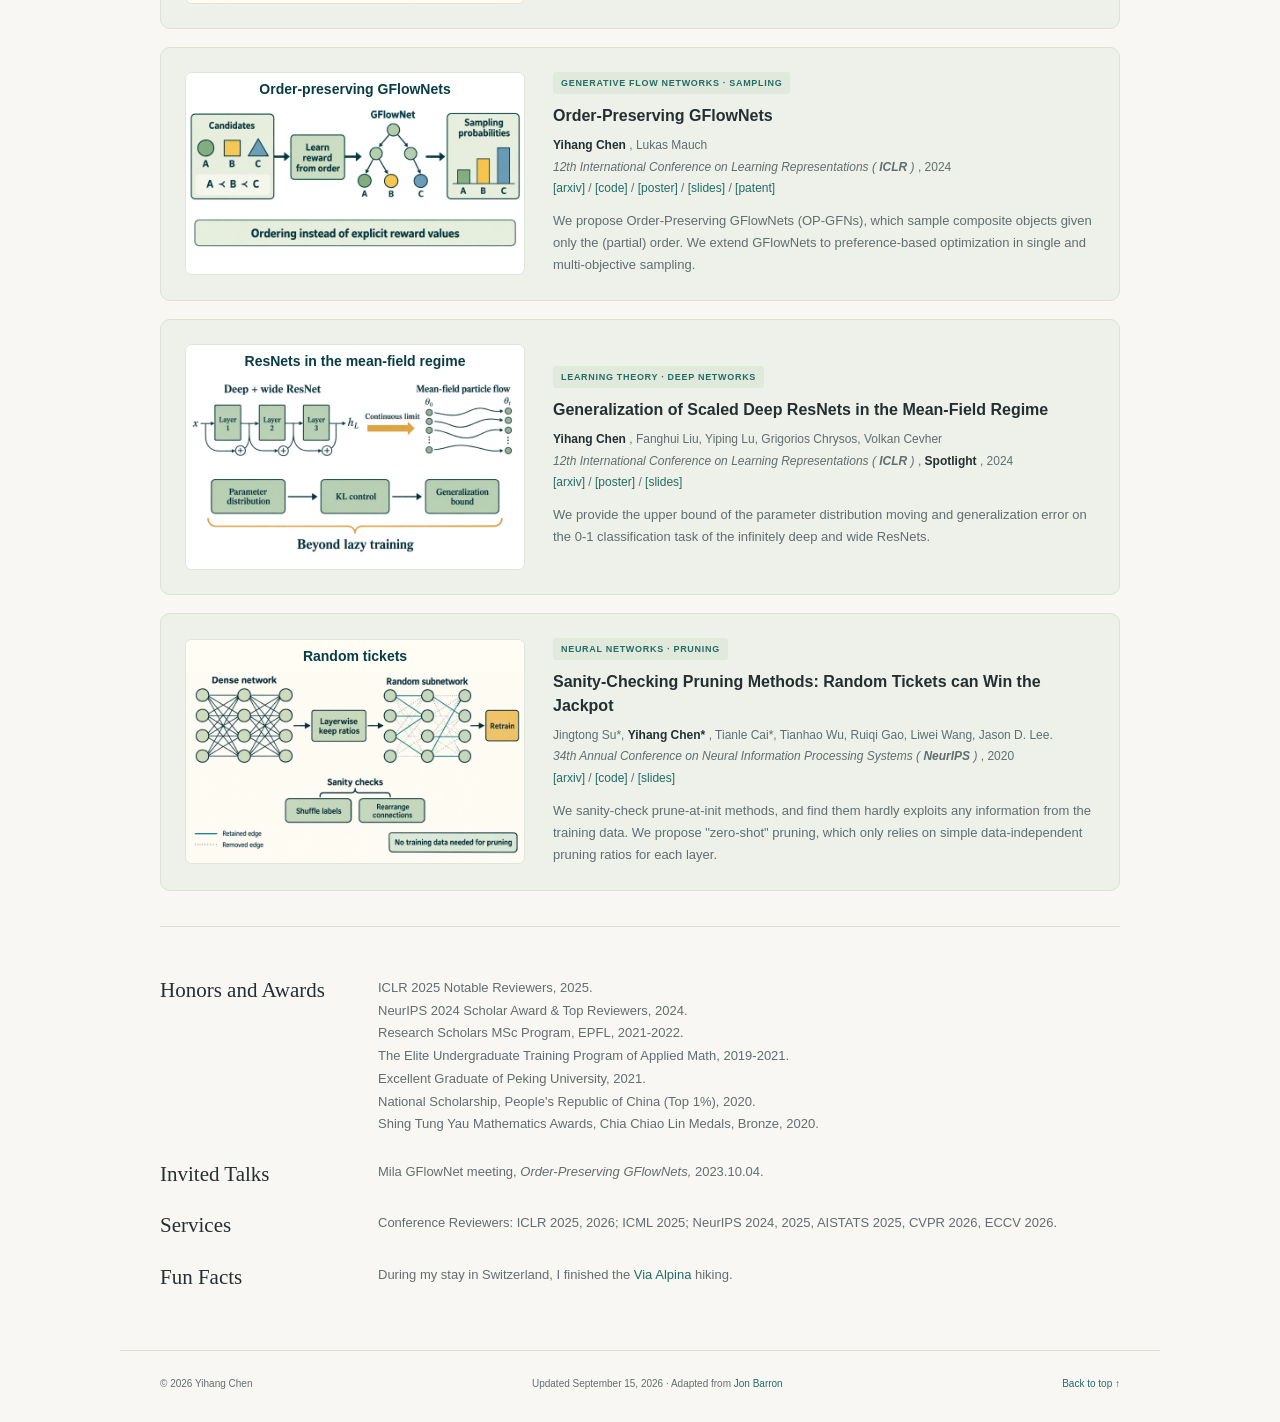
==== commit fe06d80a: "Polish academic website and update publication illustrations" ====
--- a/index.html
+++ b/index.html
@@ -1,406 +1,834 @@
-<!DOCTYPE HTML>
+<!DOCTYPE html>
 <html lang="en">
-
-<head>
-    <meta http-equiv="Content-Type" content="text/html; charset=UTF-8">
-
-    <title>Yihang Chen</title>
-
-    <meta name="author" content="Yihang Chen">
-    <meta name="viewport" content="width=device-width, initial-scale=1">
-    <link rel="shortcut icon" href="images/favicon/favicon.ico" type="image/x-icon">
-    <link rel="stylesheet" type="text/css" href="stylesheet.css">
-
-</head>
-
-<style>
-    .container {
-      display: flex;
-      justify-content: center; /* Horizontally centers */
-      align-items: center;    /* Vertically centers */
-    }
-</style>
-  
-
-
-<body>
-    <table
-        style="width:100%;max-width:800px;border:0px;border-spacing:0px;border-collapse:separate;margin-right:auto;margin-left:auto;">
-        <tbody>
-            <tr style="padding:0px">
-                <td style="padding:0px">
-                    <table
-                        style="width:100%;border:0px;border-spacing:0px;border-collapse:separate;margin-right:auto;margin-left:auto;">
-                        <tbody>
-                            <tr style="padding:0px">
-                                <td style="padding:2.5%;width:63%;vertical-align:middle">
-                                    <p class="name" style="text-align: center;">
-                                        Yihang Chen 陈奕行
-                                    </p>
-                                    <p> I am a PhD student in computer science at <a href="https://www.cs.ucla.edu/">UCLA</a>, advised by Prof. <a href="https://web.cs.ucla.edu/~chohsieh/">Cho-Jui Hsieh</a>.
-                                        I received my bachelor degree in computational mathematics at <a href="https://english.pku.edu.cn"> Peking University</a> in July 2021, advised by Prof. <a href="http://www.liweiwang-pku.com"> Liwei Wang</a>; 
-                                        and my master degree in data science at <a href="https://epfl.ch">EPFL</a> in February 2024, advised by Prof. <a href="https://people.epfl.ch/volkan.cevher"> Volkan Cevher</a>. 
-                                    </p>
-                                    <p style="text-align:center">
-                                        <a href="mailto:yhangchen@cs.ucla.edu">Email</a> &nbsp;/&nbsp;
-                                        <a href="https://www.overleaf.com/read/thnhrbrfrbvq#7aed11">CV</a> &nbsp;/&nbsp;
-                                        <a href="https://scholar.google.com/citations?user=HzlOQRkAAAAJ&hl">Google
-                                            Scholar</a>
-                                        &nbsp;/&nbsp;
-                                        <a href="https://twitter.com/brandonchen991">Twitter</a> &nbsp;/&nbsp;
-                                        <a href="https://github.com/yhangchen">Github</a> &nbsp;/&nbsp;
-                                        <a href="https://www.linkedin.com/in/yihang-chen-177862194">LinkedIn</a>
-                                    </p>
-                                </td>
-                                <td style="padding:2.5%;width:40%;max-width:40%">
-                                    <a href="./images/bio.jpg"><img
-                                            style="width:100%;max-width:100%;object-fit: cover; border-radius: 50%;"
-                                            alt="profile photo" src="./images/bio.jpg" class="hoverZoomLink"></a>
-                                </td>
-                            </tr>
-                        </tbody>
-                    </table>
-                    <table
-                        style="width:100%;border:0px;border-spacing:0px;border-collapse:separate;margin-right:auto;margin-left:auto;">
-                        <tbody>
-                            <tr>
-                                <td style="padding:20px;width:100%;vertical-align:middle">
-                                    <h2>Research</h2>
-                                    <p>
-                                        I have a broad interest in large language models and other generative models. Currently, my current research mainly focus on: </p>
-                                    <ul>
-                                        <li> LLM Safety: Jailbreaking, Membership Inference Attacks.</li>
-                                        <li> LLM Alignment: Preference Optimization, Parameter-Efficient Finetuning</li>
-                                        <li> Sampling: MCMC, Generative Flow Networks.</li>
-                                    </ul>
-                                </td>
-                            </tr>
-                        </tbody>
-                    </table>
-                    <table
-                        style="width:100%;border:0px;border-spacing:0px;border-collapse:separate;margin-right:auto;margin-left:auto;">
-                        <tbody>
-                            <tr>
-                                <td style="padding:20px;width:100%;vertical-align:middle">
-                                    <h2>What's New?</h2>
-                                    <ul>
-                                        <li> [Sept 10, 2025] I am honored to receive the Amazon Fellowship.  </li>
-                                        <li> [June 16, 2025] I start my applied science internship at Amazon in Palo Alto, CA. </li>
-                                        <li> [May 19, 2025] I am honored to be one of the <a href="https://iclr.cc/Conferences/2025/Reviewers"> ootable reviewers </a> of ICLR 2025.</li>
-                                        <li> [Nov 3, 2024] I am honored to be one of the <a href="https://neurips.cc/Conferences/2024/ProgramCommittee#top-reviewers"> top reviewers </a> of NeurIPS 2024.</li>
-                                        <li> [Oct 28, 2024] Our work on the <a href=""> multi-step preference optimization</a> is accepted to be the oral presentation on Language Gamification Workshop @ NeurIPS 2024. </li>
-                                        <li> [Oct 11, 2024] I am honored to receive the NeurIPS 2024 Scholar Award with financial assistance.</li>
-                                        <li> [Sept 25, 2024] Our work on the <a href="http://arxiv.org/abs/2411.02902">privacy of large language models</a> is accepted by NeurIPS 2024. </li>
-                                        <li> [Sept 23, 2024] I start my PhD at UCLA. </li>    
-                                    </ul>
-                            </td>
-                            </tr>
-                        </tbody>
-                    </table>
-                    <table
-                        style="width:100%;border:0px;border-spacing:0px;border-collapse:separate;margin-right:auto;margin-left:auto;">
-                        <tbody>
-                            <tr>
-                                <td style="padding:20px;width:100%;vertical-align:middle">
-                                    <h2>Publications</h2>
-                                    <p>
-                                        * indicates equal contribution
-                                    </p>
-                                </td>
-                            </tr>
-                        </tbody>
-                    </table>
-                    <table
-                        style="width:100%;border:0px;border-spacing:0px;border-collapse:separate;margin-right:auto;margin-left:auto;">
-                        <tbody>
-                            <tr>
-                                <td style="padding:20px;width:25%;vertical-align:middle">
-                                    <div class="container">
-                                        <img src='images/25_preprint_iris.png' width="100%" align="center">
-                                    </div>
-                                </td>
-                                <td style="padding:20px;width:75%;vertical-align:middle">
-                                    <a href="">
-                                        <span class="papertitle">IRIS: Intrinsic Reward Image Synthesis
-                                        </span>
-                                    </a>
-                                    <br>
-                                    <strong>Yihang Chen*</strong>, Yuanhao Ban*, Yunqi Hong, Cho-Jui Hsieh
-                                    <br>
-                                    Under review. 
-                                    <br>
-                                    <a href="https://arxiv.org/abs/2509.25562">[arxiv]</a> 
-                                    <p>
-                                        We propose IRIS, the first framework to improve autoregressive T2I models with reinforcement learning using only an intrinsic reward.
-                                    </p>
-                                </td>
-                            </tr>
-
-
-                            <tr>
-                                <td style="padding:20px;width:25%;vertical-align:middle">
-                                    <div class="container">
-                                        <img src='images/25_preprint_diffcap.png' width="100%" align="center">
-                                    </div>
-                                </td>
-                                <td style="padding:20px;width:75%;vertical-align:middle">
-                                    <a href="">
-                                        <span class="papertitle">DiffCAP: Diffusion-based Cumulative Adversarial Purification for Vision Language Models
-                                        </span>
-                                    </a>
-                                    <br>
-                                    Jia Fu, Yongtao Wu, <strong>Yihang Chen</strong>, Kunyu Peng, Xiao Zhang, Volkan Cevher, Sepideh Pashami, Anders Holst
-                                    <br>
-                                    Under review. 
-                                    <br>
-                                    <a href="https://arxiv.org/abs/2506.03933">[arxiv]</a> 
-                                    <p>
-                                        We propose an adaptive diffusion-based purification strategy that can effectively neutralize adversarial corruptions in vision-language models.
-                                    </p>
-                                </td>
-                            </tr>
-
-                            <tr>
-                                <td style="padding:20px;width:25%;vertical-align:middle">
-                                    <div class="container">
-                                        <img src='images/24_langame_mpo.png' width="100%" align="center">
-                                    </div>
-                                </td>
-                                <td style="padding:20px;width:75%;vertical-align:middle">
-                                    <a href="">
-                                        <span class="papertitle">Multi-Step Alignment as Markov Games: An Optimistic Online Gradient Descent Approach with Convergence Guarantees</span>
-                                    </a>
-                                    <br>
-                                    Yongtao Wu*, Luca Viano*, <strong>Yihang Chen</strong>, Zhenyu Zhu,  Kimon Antonakopoulos, Quanquan Gu, Volkan Cevher
-                                    <br>
-                                    Under review. Abridged in <em>Language Gamification Workshop @ NeurIPS, <font color=#FF8080><strong>Spotlight</strong></font></em>, 2024
-                                    <br>
-                                    <a href="https://arxiv.org/abs/2502.12678">[arxiv]</a> / <a href="https://openreview.net/forum?id=Q8Ee3yrwC6">[workshop]</a> / <a href="posters/24_neurips_langame_mpo.pdf">[workshop poster]</a>
-                                    <p>
-                                        We model the multi-step preference alignment problem as a two-player constant-sum Markov game. We propose the MPO, a natural actor-critic algorithm; and the OMPO, an optimistic online
-                                        gradient descent algorithm. 
-                                    </p>
-                                </td>
-                            </tr>
-
-                            <tr>
-                                <td style="padding:20px;width:25%;vertical-align:middle">
-                                    <div class="container">
-                                        <img src='images/24_neurips_mia.jpg' width="100%" align="center">
-                                    </div>
-                                </td>
-                                <td style="padding:20px;width:75%;vertical-align:middle">
-                                    <a href="https://openreview.net/forum?id=nv2Qt5cj1a&referrer">
-                                        <span class="papertitle">Membership Inference Attacks against Large Vision-Language Models</span>
-                                    </a>
-                                    <br>
-                                    Zhan Li*, Yongtao Wu*, <strong>Yihang Chen*</strong>, Francesco Tonin, Elias Abad Rocamora, Volkan Cevher
-                                    <br>
-                                    <em>38th Annual Conference on Neural Information Processing Systems (<b>NeurIPS</b>)</em>, 2024
-                                    <br>
-                                    <a href="http://arxiv.org/abs/2411.02902">[arxiv]</a> / <a href="https://github.com/LIONS-EPFL/VL-MIA">[code]</a> / <a href="posters/24_neurips_mia.pdf">[poster]</a>
-                                    <p>
-                                        We introduce the first membership inference attack (MIA) benchmark for vision language models. 
-                                        We also propose the first cross-model MIA pipeline with a new MIA metric.
-                                    </p>
-                                </td>
-                            </tr>
-
-
-                            <tr>
-                                <td style="padding:20px;width:25%;vertical-align:middle">
-                                    <div class="container">
-                                        <img src='images/24_icml_kernel.jpg' width="100%" align="center">
-                                    </div>
-                                </td>
-                                <td style="padding:20px;width:75%;vertical-align:middle">
-                                    <a href="https://openreview.net/forum?id=bBzlapzeR1&noteId=AWFN8b6TKC">
-                                        <span class="papertitle">High-Dimensional Kernel Methods under Covariate Shift: Data-Dependent Implicit Regularization</span>
-                                    </a>
-                                    <br>
-                                    <strong>Yihang Chen</strong>, Fanghui Liu, Taiji Suzuki, Volkan Cevher
-                                    <br>
-                                    <em>41st International Conference on Machine Learning (<b>ICML</b>)</em>, 2024
-                                    <br>
-                                    <a href="https://arxiv.org/abs/2406.03171">[arxiv]</a> / <a href="posters/24_icml_kernel.pdf">[poster]</a>
-                                    <p>
-                                        We study kernel ridge regression in high dimensions under covariate shifts and analyzes the role of importance re-weighting.
-                                        We also provide asymptotic expansion of kernel functions/vectors under covariate shift.
-                                    </p>
-                                </td>
-                            </tr>
-
-
-                            <tr>
-                                <td style="padding:20px;width:25%;vertical-align:middle">
-                                    <div class="container">
-                                        <img src='images/24_iclr_gfn.jpeg' width="100%" align="center">
-                                    </div>
-                                </td>
-                                <td style="padding:20px;width:75%;vertical-align:middle">
-                                    <a href="https://openreview.net/forum?id=VXDPXuq4oG">
-                                        <span class="papertitle">Order-Preserving GFlowNets</span>
-                                    </a>
-                                    <br>
-                                    <strong>Yihang Chen</strong>, Lukas Mauch
-                                    <br>
-                                    <em>12th International Conference on Learning Representations (<b>ICLR</b>)</em>, 2024
-                                    <br>
-                                    <a href="https://arxiv.org/abs/2310.00386">[arxiv]</a> / <a href="https://github.com/yhangchen/OP-GFN">[code]</a> / <a href="posters/24_iclr_gfn.pdf">[poster]</a> / <a href="slides/24_iclr_gfn.pdf">[slides]</a> / <a href="https://patents.google.com/patent/WO2025061851A1/en?oq=wo2025061851">[patent]</a>
-                                    <p>
-                                        We propose Order-Preserving GFlowNets (OP-GFNs), which sample composite objects
-                                        given only the (partial) order. We extend GFlowNets to preference-based optimization in single and multi-objective sampling. 
-                                    </p>
-                                </td>
-                            </tr>
-
-                            <tr>
-                                <td style="padding:20px;width:25%;vertical-align:middle">
-                                    <div class="container">
-                                        <img src="images/24_iclr_resnet.jpeg" width="160">
-                                    </div>
-                                </td>
-                                <td style="padding:20px;width:75%;vertical-align:middle">
-                                    <a href="https://openreview.net/forum?id=tMzPZTvz2H">
-                                        <span class="papertitle">Generalization of Scaled
-                                            Deep ResNets in the Mean-Field Regime</span>
-                                    </a>
-                                    <br>
-                                    <strong>Yihang Chen</strong>, Fanghui Liu, Yiping Lu, Grigorios Chrysos, Volkan
-                                    Cevher
-                                    <br>
-                                    <em>12th International Conference on Learning Representations (<b>ICLR</b>)</em>, <font color=#FF8080><strong>Spotlight</strong></font>, 2024
-                                    <br>
-                                    <a href="http://arxiv.org/abs/2403.09889">[arxiv]</a> / <a href="posters/24_iclr_resnet.pdf">[poster]</a> / <a href="slides/24_iclr_resnet.pdf">[slides]</a>
-                                    <p>
-                                        We provide the upper bound of the parameter distribution moving and
-                                        generalization error on the 0-1 classification task of the
-                                        infinitely deep and wide ResNets.
-                                    </p>
-                                </td>
-                            </tr>
-                            <tr>
-                                <td style="padding:20px;width:25%;vertical-align:middle">
-                                    <div class="container">
-                                        <img src='images/20_neurips_pruning.jpeg' width="100%" align="center">
-                                    </div>
-                                </td>
-                                <td style="padding:20px;width:75%;vertical-align:middle">
-                                    <a
-                                        href="https://proceedings.neurips.cc/paper/2020/hash/eae27d77ca20db309e056e3d2dcd7d69-Abstract.html">
-                                        <span class="papertitle">Sanity-Checking Pruning Methods: Random Tickets can Win the Jackpot</span>
-                                    </a>
-                                    <br>
-                                    Jingtong Su*, <strong>Yihang Chen*</strong>, Tianle Cai*, Tianhao Wu, Ruiqi Gao,
-                                    Liwei Wang, Jason D. Lee.
-                                    <br>
-                                    <em>34th Annual Conference on Neural Information Processing Systems
-                                        (<b>NeurIPS</b>)</em>, 2020
-                                    <br>
-                                    <a href="http://arxiv.org/abs/2009.11094">[arxiv]</a> / <a href="https://github.com/yhangchen/sanity-checking-pruning">[code]</a>
-                                    / <a href="slides/20_neurips_pruning.pdf">[slides]</a>
-                                    <p>
-                                        We sanity-check prune-at-init methods, and find them hardly exploits any information from the training data. 
-                                        We propose "zero-shot" pruning, which only relies on simple data-independent pruning ratios for each layer.
-                                    </p>
-                                </td>
-                            </tr>
-
-                        </tbody>
-                    </table>
-
-
-                    <table width="100%" align="center" border="0" cellspacing="0" cellpadding="20">
-                        <tbody>
-                            <tr>
-                                <td>
-                                    <h2>Miscellanea</h2>
-                                </td>
-                            </tr>
-                        </tbody>
-                    </table>
-
-
-                    <table width="100%" align="center" border="0" cellpadding="20">
-                        <tbody>
-                            <tr>
-                                <td align="center" style="padding:20px;width:25%;vertical-align:middle">
-                                    <h2>Honors and Awards </h2>
-                                </td>
-                                <td width="75%" valign="middle">
-                                    ICLR 2025 Notable Reviewers, 2025.
-                                    <br>
-                                    NeurIPS 2024 Scholar Award & Top Reviewers, 2024.
-                                    <br>
-                                    Research Scholars MSc Program, EPFL, 2021-2022.
-                                    <br>
-                                    The Elite Undergraduate Training Program of Applied Math, 2019-2021.
-                                    <br>
-                                    Excellent Graduate of Peking University, 2021.
-                                    <br>
-                                    National Scholarship, People's Republic of China (Top 1%), 2020.
-                                    <br>
-                                    Shing Tung Yau Mathematics Awards, Chia Chiao Lin Medals, Bronze, 2020.
-                                </td>
-                            </tr>
-                        </tbody>
-                    </table>
-                    
-                    <table width="100%" align="center" border="0" cellpadding="20">
-                        <tbody>
-                            <tr>
-                                <td align="center" style="padding:20px;width:25%;vertical-align:middle">
-                                    <h2>Invited Talks </h2>
-                                </td>
-                                <td width="75%" valign="middle">
-                                    Mila GFlowNet meeting, <em>Order-Preserving GFlowNets,</em> 2023.10.04.
-                                </td>
-                            </tr>
-                        </tbody>
-                    </table>
-
-                    <table width="100%" align="center" border="0" cellpadding="20">
-                        <tbody>
-                            <tr>
-                                <td align="center" style="padding:20px;width:25%;vertical-align:middle">
-                                    <h2>Services </h2>
-                                </td>
-                                <td width="75%" valign="middle">
-                                    Conference Reviewers: NeurIPS 2024, ICLR 2025, AISTATS 2025, ICML 2025, NeurIPS 2025 (upcoming). 
-                                </td>
-                            </tr>
-                        </tbody>
-                    </table>
-
-                    <table width="100%" align="center" border="0" cellpadding="20">
-                        <tbody>
-                            <tr>
-                                <td align="center" style="padding:20px;width:25%;vertical-align:middle">
-                                    <h2>Fun Facts </h2>
-                                </td>
-                                <td width="75%" valign="middle">
-                                    During my stay in Switzerland, I finished the <a href="miscellanea/via_alpina.pdf"> Via Alpina</a> hiking. 
-                                </td>
-                            </tr>
-                        </tbody>
-                    </table>
-                    
-                    <table
-                        style="width:100%;border:0px;border-spacing:0px;border-collapse:separate;margin-right:auto;margin-left:auto;">
-                        <tbody>
-                            <tr>
-                                <td style="padding:0px">
-                                    <br>
-                                    <p style="text-align:center;font-size:small;">
-                                        Last Updated: June 18th, 2025. Website template from <a href="https://github.com/jonbarron/jonbarron_website"> Jon Barron</a>.
-                                    </p>
-                                </td>
-                            </tr>
-                        </tbody>
-                    </table>
-                </td>
-            </tr>
-    </table>
-</body>
-
-</html>+ <head>
+  <meta charset="utf-8"/>
+  <meta content="width=device-width, initial-scale=1" name="viewport"/>
+  <meta content="Yihang Chen" name="author"/>
+  <meta content="Yihang Chen, computer science PhD student at UCLA. Research in LLM post-training, generative models, and AI safety." name="description"/>
+  <meta content="#f8f7f3" name="theme-color"/>
+  <title>
+   Yihang Chen | UCLA
+  </title>
+  <link href="images/favicon/favicon.ico" rel="icon"/>
+  <link href="stylesheet.css" rel="stylesheet"/>
+ </head>
+ <body id="top">
+  <a class="skip-link" href="#main">
+   Skip to content
+  </a>
+  <header class="site-header">
+   <a class="wordmark" href="#top">
+    YC
+    <span>
+     .
+    </span>
+   </a>
+   <nav aria-label="Main navigation">
+    <a href="#research">
+     Research
+    </a>
+    <a href="#publications">
+     Publications
+    </a>
+    <a href="#news">
+     News
+    </a>
+    <a href="mailto:yhangchen@cs.ucla.edu">
+     Contact
+     <span aria-hidden="true">
+      ↗
+     </span>
+    </a>
+   </nav>
+  </header>
+  <main id="main">
+   <section aria-labelledby="name" class="hero">
+    <div>
+     <p class="eyebrow">
+      UCLA · COMPUTER SCIENCE
+     </p>
+     <h1 id="name">
+      Yihang Chen
+      <span lang="zh">
+       陈奕行
+      </span>
+     </h1>
+     <p class="hero-subtitle">
+      Exploring learning &amp; generative intelligence.
+     </p>
+     <p>
+      I am a PhD student in computer science at
+      <a href="https://www.cs.ucla.edu/">
+       UCLA
+      </a>
+      , advised by Prof.
+      <a href="https://web.cs.ucla.edu/~chohsieh/">
+       Cho-Jui Hsieh
+      </a>
+      . I received my bachelor’s degree in computational mathematics at
+      <a href="https://english.pku.edu.cn">
+       Peking University
+      </a>
+      in July 2021, advised by Prof.
+      <a href="http://www.liweiwang-pku.com">
+       Liwei Wang
+      </a>
+      ; and my master’s degree in data science at
+      <a href="https://epfl.ch">
+       EPFL
+      </a>
+      in February 2024, advised by Prof.
+      <a href="https://people.epfl.ch/volkan.cevher">
+       Volkan Cevher
+      </a>
+      .
+     </p>
+     <div aria-label="Profile links" class="social-links">
+      <a href="mailto:yhangchen@cs.ucla.edu">
+       Email
+      </a>
+      <a href="https://www.overleaf.com/read/thnhrbrfrbvq#7aed11">
+       CV
+      </a>
+      <a href="https://scholar.google.com/citations?user=HzlOQRkAAAAJ&amp;hl">
+       Google
+                                            Scholar
+      </a>
+      <a href="https://twitter.com/brandonchen991">
+       Twitter
+      </a>
+      <a href="https://github.com/yhangchen">
+       GitHub
+      </a>
+      <a href="https://www.linkedin.com/in/yihang-chen-177862194">
+       LinkedIn
+      </a>
+     </div>
+    </div>
+    <figure class="portrait">
+     <img alt="Yihang Chen" height="280" src="images/bio.jpg" width="280"/>
+     <figcaption>
+      PhD student · Los Angeles, CA
+     </figcaption>
+    </figure>
+   </section>
+   <section class="research-section" id="research">
+    <div class="section-heading">
+     <span class="section-number">
+      01
+     </span>
+     <h2>
+      Research
+     </h2>
+    </div>
+    <p>
+     My research focuses on LLM post-training, generative models, and AI safety:
+    </p>
+    <ul class="research-topics">
+     <li>
+      <span>
+       01 / POST-TRAINING
+      </span>
+      <h3>
+       LLM post-training
+      </h3>
+      <p>
+       Reinforcement learning with verifiable rewards (RLVR), preference optimization &amp; off-policy learning
+      </p>
+     </li>
+     <li>
+      <span>
+       02 / GENERATIVE MODELS
+      </span>
+      <h3>
+       Generative models
+      </h3>
+      <p>
+       Diffusion models &amp; reward optimization
+      </p>
+     </li>
+     <li>
+      <span>
+       03 / AI SAFETY
+      </span>
+      <h3>
+       AI safety
+      </h3>
+      <p>
+       Jailbreaking, robustness &amp; privacy
+      </p>
+     </li>
+    </ul>
+   </section>
+   <section class="news-section" id="news">
+    <div class="section-heading">
+     <span class="section-number">
+      02
+     </span>
+     <h2>
+      What's new
+     </h2>
+    </div>
+    <ul class="news-list">
+     <li>
+      <time class="news-date" datetime="2026-09-11">
+       <span>
+        Sep 11
+       </span>
+       <span class="news-year">
+        2026
+       </span>
+      </time>
+      <div class="news-copy">
+       New preprint:
+       <a href="https://arxiv.org/abs/2609.13425">
+        ReCAST
+       </a>
+       explores reward credit assignment across diffusion timesteps.
+      </div>
+     </li>
+     <li>
+      <time class="news-date" datetime="2025-09-10">
+       <span>
+        Sep 10
+       </span>
+       <span class="news-year">
+        2025
+       </span>
+      </time>
+      <div class="news-copy">
+       I am honored to receive the Amazon Fellowship.
+      </div>
+     </li>
+     <li>
+      <time class="news-date" datetime="2025-06-16">
+       <span>
+        Jun 16
+       </span>
+       <span class="news-year">
+        2025
+       </span>
+      </time>
+      <div class="news-copy">
+       I start my applied science internship at Amazon in Palo Alto, CA.
+      </div>
+     </li>
+     <li>
+      <time class="news-date" datetime="2025-05-19">
+       <span>
+        May 19
+       </span>
+       <span class="news-year">
+        2025
+       </span>
+      </time>
+      <div class="news-copy">
+       I am honored to be one of the
+       <a href="https://iclr.cc/Conferences/2025/Reviewers">
+        notable reviewers
+       </a>
+       of ICLR 2025.
+      </div>
+     </li>
+     <li>
+      <time class="news-date" datetime="2024-11-03">
+       <span>
+        Nov 3
+       </span>
+       <span class="news-year">
+        2024
+       </span>
+      </time>
+      <div class="news-copy">
+       I am honored to be one of the
+       <a href="https://neurips.cc/Conferences/2024/ProgramCommittee#top-reviewers">
+        top reviewers
+       </a>
+       of NeurIPS 2024.
+      </div>
+     </li>
+     <li>
+      <time class="news-date" datetime="2024-10-28">
+       <span>
+        Oct 28
+       </span>
+       <span class="news-year">
+        2024
+       </span>
+      </time>
+      <div class="news-copy">
+       Our work on the
+       <a href="https://arxiv.org/abs/2502.12678">
+        multi-step preference optimization
+       </a>
+       is accepted to be the oral presentation on Language Gamification Workshop @ NeurIPS 2024.
+      </div>
+     </li>
+     <li>
+      <time class="news-date" datetime="2024-10-11">
+       <span>
+        Oct 11
+       </span>
+       <span class="news-year">
+        2024
+       </span>
+      </time>
+      <div class="news-copy">
+       I am honored to receive the NeurIPS 2024 Scholar Award with financial assistance.
+      </div>
+     </li>
+     <li>
+      <time class="news-date" datetime="2024-09-25">
+       <span>
+        Sep 25
+       </span>
+       <span class="news-year">
+        2024
+       </span>
+      </time>
+      <div class="news-copy">
+       Our work on the
+       <a href="http://arxiv.org/abs/2411.02902">
+        privacy of large language models
+       </a>
+       is accepted by NeurIPS 2024.
+      </div>
+     </li>
+     <li>
+      <time class="news-date" datetime="2024-09-23">
+       <span>
+        Sep 23
+       </span>
+       <span class="news-year">
+        2024
+       </span>
+      </time>
+      <div class="news-copy">
+       I start my PhD at UCLA.
+      </div>
+     </li>
+    </ul>
+   </section>
+   <section id="publications">
+    <div class="section-heading">
+     <span class="section-number">
+      03
+     </span>
+     <h2>
+      Publications
+     </h2>
+     <span class="section-note">
+      * Equal contribution
+     </span>
+    </div>
+    <div class="publication-list">
+     <article class="publication">
+      <figure class="paper-image">
+       <a aria-label="Enlarge method diagram: ReCAST: Reward Credit Assignment across Timesteps for Online Diffusion Reinforcement" class="diagram-link" href="images/publications/recast-diagram.jpg" rel="noopener" style="--heading-trim: 8%; --heading-background: #fffdf4;" target="_blank">
+        <span aria-hidden="true" class="diagram-heading">
+         <span>
+          ReCAST
+         </span>
+        </span>
+        <span class="diagram-art">
+         <img alt="Reward-specific weights vary across denoising steps while preserving reward budgets." height="1024" loading="lazy" src="images/publications/recast-diagram.jpg" width="1536"/>
+        </span>
+       </a>
+      </figure>
+      <div class="paper-info">
+       <span class="paper-topic">
+        DIFFUSION · REWARD OPTIMIZATION
+       </span>
+       <a href="https://arxiv.org/abs/2609.13425">
+        <h3>
+         ReCAST: Reward Credit Assignment across Timesteps for Online Diffusion Reinforcement
+        </h3>
+       </a>
+       <strong>
+        Yihang Chen
+       </strong>
+       , Yuanhao Ban, Kuei-Chun Kao, Cho-Jui Hsieh
+       <br/>
+       arXiv preprint, September 2026.
+       <br/>
+       <a href="https://arxiv.org/abs/2609.13425">
+        [arxiv]
+       </a>
+       /
+       <a href="https://arxiv.org/pdf/2609.13425">
+        [pdf]
+       </a>
+       <p>
+        We assign each reward greater weight at the denoising timesteps where its feedback is most informative, while preserving user-specified reward budgets.
+       </p>
+      </div>
+     </article>
+     <article class="publication">
+      <figure class="paper-image">
+       <a aria-label="Enlarge method diagram: IRIS: Intrinsic Reward Image Synthesis" class="diagram-link" href="images/publications/iris-diagram.jpg" rel="noopener" style="--heading-trim: 8%; --heading-background: #ffffff;" target="_blank">
+        <span aria-hidden="true" class="diagram-heading">
+         <span>
+          IRIS
+         </span>
+        </span>
+        <span class="diagram-art">
+         <img alt="Negative self-certainty supplies the intrinsic reward for image-generation RL." height="1024" loading="lazy" src="images/publications/iris-diagram.jpg" width="1536"/>
+        </span>
+       </a>
+      </figure>
+      <div class="paper-info">
+       <span class="paper-topic">
+        IMAGE GENERATION · INTRINSIC REWARDS
+       </span>
+       <a href="https://arxiv.org/abs/2509.25562">
+        <h3>
+         IRIS: Intrinsic Reward Image Synthesis
+        </h3>
+       </a>
+       <strong>
+        Yihang Chen*
+       </strong>
+       , Yuanhao Ban*, Yunqi Hong, Cho-Jui Hsieh
+       <br/>
+       Under review.
+       <br/>
+       <a href="https://arxiv.org/abs/2509.25562">
+        [arxiv]
+       </a>
+       <p>
+        We propose IRIS, the first framework to improve autoregressive T2I models with reinforcement learning using only an intrinsic reward.
+       </p>
+      </div>
+     </article>
+     <article class="publication">
+      <figure class="paper-image">
+       <a aria-label="Enlarge method diagram: DiffCAP: Diffusion-based Cumulative Adversarial Purification for Vision Language Models" class="diagram-link" href="images/publications/diffcap-diagram-v2.jpg" rel="noopener" style="--heading-trim: 18%; --heading-background: #fffef6;" target="_blank">
+        <span aria-hidden="true" class="diagram-heading">
+         <span>
+          DiffCAP
+         </span>
+        </span>
+        <span class="diagram-art">
+         <img alt="Add noise until embeddings stabilize, then denoise before VLM inference." height="1024" loading="lazy" src="images/publications/diffcap-diagram-v2.jpg" width="1536"/>
+        </span>
+       </a>
+      </figure>
+      <div class="paper-info">
+       <span class="paper-topic">
+        VISION-LANGUAGE MODELS · ROBUSTNESS
+       </span>
+       <a href="https://arxiv.org/abs/2506.03933">
+        <h3>
+         DiffCAP: Diffusion-based Cumulative Adversarial Purification for Vision Language Models
+        </h3>
+       </a>
+       Jia Fu, Yongtao Wu,
+       <strong>
+        Yihang Chen
+       </strong>
+       , Kunyu Peng, Xiao Zhang, Volkan Cevher, Sepideh Pashami, Anders Holst
+       <br/>
+       Under review.
+       <br/>
+       <a href="https://arxiv.org/abs/2506.03933">
+        [arxiv]
+       </a>
+       <p>
+        We propose an adaptive diffusion-based purification strategy that can effectively neutralize adversarial corruptions in vision-language models.
+       </p>
+      </div>
+     </article>
+     <article class="publication">
+      <figure class="paper-image">
+       <a aria-label="Enlarge method diagram: Multi-Step Alignment as Markov Games: An Optimistic Online Gradient Descent Approach with Convergence Guarantees" class="diagram-link" href="images/publications/ompo-diagram.jpg" rel="noopener" style="--heading-trim: 11.3333%; --heading-background: #fffdf4;" target="_blank">
+        <span aria-hidden="true" class="diagram-heading">
+         <span>
+          Multi-step alignment
+         </span>
+        </span>
+        <span class="diagram-art">
+         <img alt="Compare policies at each turn and update them using multi-step preferences." height="1024" loading="lazy" src="images/publications/ompo-diagram.jpg" width="1536"/>
+        </span>
+       </a>
+      </figure>
+      <div class="paper-info">
+       <span class="paper-topic">
+        LLM ALIGNMENT · MARKOV GAMES
+       </span>
+       <a href="https://openreview.net/forum?id=ZWZKaqZCy0">
+        <h3>
+         Multi-Step Alignment as Markov Games: An Optimistic Online Gradient Descent Approach with Convergence Guarantees
+        </h3>
+       </a>
+       Yongtao Wu*, Luca Viano*, Kimon Antonakopoulos,
+       <strong>
+        Yihang Chen
+       </strong>
+       , Zhenyu Zhu, Quanquan Gu, Volkan Cevher
+       <br/>
+       Transactions on Machine Learning Research. Abridged in
+       <em>
+        Language Gamification Workshop @ NeurIPS, Spotlight, 2024
+       </em>
+       <br/>
+       <a href="https://arxiv.org/abs/2502.12678">
+        [arxiv]
+       </a>
+       /
+       <a href="https://openreview.net/forum?id=Q8Ee3yrwC6">
+        [workshop]
+       </a>
+       /
+       <a href="posters/24_neurips_langame_mpo.pdf">
+        [workshop poster]
+       </a>
+       <p>
+        We model the multi-step preference alignment problem as a two-player constant-sum Markov game. We propose the MPO, a natural actor-critic algorithm; and the OMPO, an optimistic online gradient descent algorithm.
+       </p>
+      </div>
+     </article>
+     <article class="publication">
+      <figure class="paper-image">
+       <a aria-label="Enlarge method diagram: Membership Inference Attacks against Large Vision-Language Models" class="diagram-link" href="images/publications/membership-diagram.jpg" rel="noopener" style="--heading-trim: 6.66667%; --heading-background: #ffffff;" target="_blank">
+        <span aria-hidden="true" class="diagram-heading">
+         <span>
+          Membership inference
+         </span>
+        </span>
+        <span class="diagram-art">
+         <img alt="Use image and text output statistics to detect training-data membership." height="1024" loading="lazy" src="images/publications/membership-diagram.jpg" width="1536"/>
+        </span>
+       </a>
+      </figure>
+      <div class="paper-info">
+       <span class="paper-topic">
+        VISION-LANGUAGE MODELS · PRIVACY
+       </span>
+       <a href="https://openreview.net/forum?id=nv2Qt5cj1a&amp;referrer">
+        <h3>
+         Membership Inference Attacks against Large Vision-Language Models
+        </h3>
+       </a>
+       Zhan Li*, Yongtao Wu*,
+       <strong>
+        Yihang Chen*
+       </strong>
+       , Francesco Tonin, Elias Abad Rocamora, Volkan Cevher
+       <br/>
+       <em>
+        38th Annual Conference on Neural Information Processing Systems (
+        <b>
+         NeurIPS
+        </b>
+        )
+       </em>
+       , 2024
+       <br/>
+       <a href="http://arxiv.org/abs/2411.02902">
+        [arxiv]
+       </a>
+       /
+       <a href="https://github.com/LIONS-EPFL/VL-MIA">
+        [code]
+       </a>
+       /
+       <a href="posters/24_neurips_mia.pdf">
+        [poster]
+       </a>
+       <p>
+        We introduce the first membership inference attack (MIA) benchmark for vision language models. We also propose the first cross-model MIA pipeline with a new MIA metric.
+       </p>
+      </div>
+     </article>
+     <article class="publication">
+      <figure class="paper-image">
+       <a aria-label="Enlarge method diagram: High-Dimensional Kernel Methods under Covariate Shift: Data-Dependent Implicit Regularization" class="diagram-link" href="images/publications/kernel-diagram.jpg" rel="noopener" style="--heading-trim: 6.66667%; --heading-background: #fffdf4;" target="_blank">
+        <span aria-hidden="true" class="diagram-heading">
+         <span>
+          Kernel methods under shift
+         </span>
+        </span>
+        <span class="diagram-art">
+         <img alt="Importance weighting changes the bias–variance trade-off under covariate shift." height="1024" loading="lazy" src="images/publications/kernel-diagram.jpg" width="1536"/>
+        </span>
+       </a>
+      </figure>
+      <div class="paper-info">
+       <span class="paper-topic">
+        LEARNING THEORY · DISTRIBUTION SHIFT
+       </span>
+       <a href="https://openreview.net/forum?id=bBzlapzeR1&amp;noteId=AWFN8b6TKC">
+        <h3>
+         High-Dimensional Kernel Methods under Covariate Shift: Data-Dependent Implicit Regularization
+        </h3>
+       </a>
+       <strong>
+        Yihang Chen
+       </strong>
+       , Fanghui Liu, Taiji Suzuki, Volkan Cevher
+       <br/>
+       <em>
+        41st International Conference on Machine Learning (
+        <b>
+         ICML
+        </b>
+        )
+       </em>
+       , 2024
+       <br/>
+       <a href="https://arxiv.org/abs/2406.03171">
+        [arxiv]
+       </a>
+       /
+       <a href="posters/24_icml_kernel.pdf">
+        [poster]
+       </a>
+       <p>
+        We study kernel ridge regression in high dimensions under covariate shifts and analyzes the role of importance re-weighting. We also provide asymptotic expansion of kernel functions/vectors under covariate shift.
+       </p>
+      </div>
+     </article>
+     <article class="publication">
+      <figure class="paper-image">
+       <a aria-label="Enlarge method diagram: Order-Preserving GFlowNets" class="diagram-link" href="images/publications/gflownet-diagram.jpg" rel="noopener" style="--heading-trim: 16.6667%; --heading-background: #ffffff;" target="_blank">
+        <span aria-hidden="true" class="diagram-heading">
+         <span>
+          Order-preserving GFlowNets
+         </span>
+        </span>
+        <span class="diagram-art">
+         <img alt="Learn rewards from candidate orderings, then sample through a GFlowNet." height="1024" loading="lazy" src="images/publications/gflownet-diagram.jpg" width="1536"/>
+        </span>
+       </a>
+      </figure>
+      <div class="paper-info">
+       <span class="paper-topic">
+        GENERATIVE FLOW NETWORKS · SAMPLING
+       </span>
+       <a href="https://openreview.net/forum?id=VXDPXuq4oG">
+        <h3>
+         Order-Preserving GFlowNets
+        </h3>
+       </a>
+       <strong>
+        Yihang Chen
+       </strong>
+       , Lukas Mauch
+       <br/>
+       <em>
+        12th International Conference on Learning Representations (
+        <b>
+         ICLR
+        </b>
+        )
+       </em>
+       , 2024
+       <br/>
+       <a href="https://arxiv.org/abs/2310.00386">
+        [arxiv]
+       </a>
+       /
+       <a href="https://github.com/yhangchen/OP-GFN">
+        [code]
+       </a>
+       /
+       <a href="posters/24_iclr_gfn.pdf">
+        [poster]
+       </a>
+       /
+       <a href="slides/24_iclr_gfn.pdf">
+        [slides]
+       </a>
+       /
+       <a href="https://patents.google.com/patent/WO2025061851A1/en?oq=wo2025061851">
+        [patent]
+       </a>
+       <p>
+        We propose Order-Preserving GFlowNets (OP-GFNs), which sample composite objects given only the (partial) order. We extend GFlowNets to preference-based optimization in single and multi-objective sampling.
+       </p>
+      </div>
+     </article>
+     <article class="publication">
+      <figure class="paper-image">
+       <a aria-label="Enlarge method diagram: Generalization of Scaled Deep ResNets in the Mean-Field Regime" class="diagram-link" href="images/publications/resnet-diagram.jpg" rel="noopener" style="--heading-trim: 10%; --heading-background: #ffffff;" target="_blank">
+        <span aria-hidden="true" class="diagram-heading">
+         <span>
+          ResNets in the mean-field regime
+         </span>
+        </span>
+        <span class="diagram-art">
+         <img alt="Control parameter-distribution movement to derive generalization bounds." height="1024" loading="lazy" src="images/publications/resnet-diagram.jpg" width="1536"/>
+        </span>
+       </a>
+      </figure>
+      <div class="paper-info">
+       <span class="paper-topic">
+        LEARNING THEORY · DEEP NETWORKS
+       </span>
+       <a href="https://openreview.net/forum?id=tMzPZTvz2H">
+        <h3>
+         Generalization of Scaled Deep ResNets in the Mean-Field Regime
+        </h3>
+       </a>
+       <strong>
+        Yihang Chen
+       </strong>
+       , Fanghui Liu, Yiping Lu, Grigorios Chrysos, Volkan Cevher
+       <br/>
+       <em>
+        12th International Conference on Learning Representations (
+        <b>
+         ICLR
+        </b>
+        )
+       </em>
+       ,
+       <span class="distinction">
+        <strong>
+         Spotlight
+        </strong>
+       </span>
+       , 2024
+       <br/>
+       <a href="http://arxiv.org/abs/2403.09889">
+        [arxiv]
+       </a>
+       /
+       <a href="posters/24_iclr_resnet.pdf">
+        [poster]
+       </a>
+       /
+       <a href="slides/24_iclr_resnet.pdf">
+        [slides]
+       </a>
+       <p>
+        We provide the upper bound of the parameter distribution moving and generalization error on the 0-1 classification task of the infinitely deep and wide ResNets.
+       </p>
+      </div>
+     </article>
+     <article class="publication">
+      <figure class="paper-image">
+       <a aria-label="Enlarge method diagram: Sanity-Checking Pruning Methods: Random Tickets can Win the Jackpot" class="diagram-link" href="images/publications/pruning-diagram.jpg" rel="noopener" style="--heading-trim: 10%; --heading-background: #fffdf4;" target="_blank">
+        <span aria-hidden="true" class="diagram-heading">
+         <span>
+          Random tickets
+         </span>
+        </span>
+        <span class="diagram-art">
+         <img alt="Randomly retain edges using layerwise ratios, then train the sparse network." height="1024" loading="lazy" src="images/publications/pruning-diagram.jpg" width="1536"/>
+        </span>
+       </a>
+      </figure>
+      <div class="paper-info">
+       <span class="paper-topic">
+        NEURAL NETWORKS · PRUNING
+       </span>
+       <a href="https://proceedings.neurips.cc/paper/2020/hash/eae27d77ca20db309e056e3d2dcd7d69-Abstract.html">
+        <h3>
+         Sanity-Checking Pruning Methods: Random Tickets can Win the Jackpot
+        </h3>
+       </a>
+       Jingtong Su*,
+       <strong>
+        Yihang Chen*
+       </strong>
+       , Tianle Cai*, Tianhao Wu, Ruiqi Gao, Liwei Wang, Jason D. Lee.
+       <br/>
+       <em>
+        34th Annual Conference on Neural Information Processing Systems (
+        <b>
+         NeurIPS
+        </b>
+        )
+       </em>
+       , 2020
+       <br/>
+       <a href="http://arxiv.org/abs/2009.11094">
+        [arxiv]
+       </a>
+       /
+       <a href="https://github.com/yhangchen/sanity-checking-pruning">
+        [code]
+       </a>
+       /
+       <a href="slides/20_neurips_pruning.pdf">
+        [slides]
+       </a>
+       <p>
+        We sanity-check prune-at-init methods, and find them hardly exploits any information from the training data. We propose "zero-shot" pruning, which only relies on simple data-independent pruning ratios for each layer.
+       </p>
+      </div>
+     </article>
+    </div>
+   </section>
+   <div class="details">
+    <section class="detail-section">
+     <h2>
+      Honors and Awards
+     </h2>
+     <div>
+      ICLR 2025 Notable Reviewers, 2025.
+      <br/>
+      NeurIPS 2024 Scholar Award &amp; Top Reviewers, 2024.
+      <br/>
+      Research Scholars MSc Program, EPFL, 2021-2022.
+      <br/>
+      The Elite Undergraduate Training Program of Applied Math, 2019-2021.
+      <br/>
+      Excellent Graduate of Peking University, 2021.
+      <br/>
+      National Scholarship, People's Republic of China (Top 1%), 2020.
+      <br/>
+      Shing Tung Yau Mathematics Awards, Chia Chiao Lin Medals, Bronze, 2020.
+     </div>
+    </section>
+    <section class="detail-section">
+     <h2>
+      Invited Talks
+     </h2>
+     <div>
+      Mila GFlowNet meeting,
+      <em>
+       Order-Preserving GFlowNets,
+      </em>
+      2023.10.04.
+     </div>
+    </section>
+    <section class="detail-section">
+     <h2>
+      Services
+     </h2>
+     <div>
+      Conference Reviewers: ICLR 2025, 2026; ICML 2025; NeurIPS 2024, 2025, AISTATS 2025, CVPR 2026, ECCV 2026.
+     </div>
+    </section>
+    <section class="detail-section">
+     <h2>
+      Fun Facts
+     </h2>
+     <div>
+      During my stay in Switzerland, I finished the
+      <a href="miscellanea/via_alpina.pdf">
+       Via Alpina
+      </a>
+      hiking.
+     </div>
+    </section>
+   </div>
+  </main>
+  <footer>
+   <span>
+    © 2026 Yihang Chen
+   </span>
+   <span>
+    Updated September 15, 2026 · Adapted from
+    <a href="https://github.com/jonbarron/jonbarron_website">
+     Jon Barron
+    </a>
+   </span>
+   <a href="#top">
+    Back to top ↑
+   </a>
+  </footer>
+ </body>
+</html>
--- a/stylesheet.css
+++ b/stylesheet.css
@@ -0,0 +1,550 @@
+:root {
+  --paper:#f8f7f3;
+  --ink:#252f32;
+  --muted:#626d70;
+  --accent:#236c64;
+  --line:#dddfd7;
+  --serif:Georgia,'Times New Roman',serif
+}
+
+* {
+  box-sizing:border-box
+}
+html {
+  scroll-behavior:smooth;
+  scroll-padding-top:32px
+}
+body {
+  margin:0;
+  background:var(--paper);
+  color:var(--ink);
+  font:15px/1.75 -apple-system,BlinkMacSystemFont,'Segoe UI',sans-serif;
+  border-top:4px solid var(--accent)
+}
+a {
+  color:var(--accent);
+  text-decoration:none;
+  text-underline-offset:4px;
+  transition:color .18s
+}
+a:hover {
+  text-decoration:underline;
+  color:#174b45
+}
+a:focus-visible,summary:focus-visible {
+  outline:3px solid #b37936;
+  outline-offset:5px;
+  border-radius:2px
+}
+p {
+  margin:0 0 16px
+}
+h1,h2,h3 {
+  line-height:1.25
+}
+h2 {
+  font-family:var(--serif);
+  font-size:29px;
+  font-weight:400;
+  margin:0
+}
+h3 {
+  font-size:16px;
+  margin:0 0 10px
+}
+main,.site-header,footer {
+  max-width:1040px;
+  margin:auto;
+  padding-left:40px;
+  padding-right:40px
+}
+.site-header {
+  display:flex;
+  align-items:center;
+  justify-content:space-between;
+  padding-top:25px;
+  padding-bottom:25px;
+  border-bottom:1px solid var(--line)
+}
+.wordmark {
+  font:700 25px var(--serif);
+  color:var(--ink)
+}
+.wordmark span {
+  color:var(--accent)
+}
+nav {
+  display:flex;
+  gap:28px;
+  font-size:13px
+}
+nav a {
+  color:var(--muted)
+}
+.hero {
+  display:grid;
+  grid-template-columns:1fr 240px;
+  gap:60px;
+  align-items:center;
+  padding:65px 0 53px
+}
+.eyebrow {
+  color:var(--accent);
+  font-size:11px;
+  letter-spacing:2px;
+  font-weight:700;
+  margin-bottom:15px
+}
+h1 {
+  font:normal 48px/1.2 var(--serif);
+  letter-spacing:-1.8px;
+  margin:0 0 12px
+}
+h1 span {
+  font:normal 24px/1.4 sans-serif;
+  letter-spacing:1px;
+  color:var(--muted);
+  display:inline-block;
+  margin-left:8px
+}
+.hero-subtitle {
+  font-family:var(--serif);
+  font-size:20px;
+  color:var(--muted);
+  margin-bottom:23px
+}
+.hero p:not(.eyebrow):not(.hero-subtitle) {
+  font-size:14px
+}
+.portrait {
+  margin:0;
+  position:relative
+}
+.portrait img {
+  width:100%;
+  height:auto;
+  aspect-ratio:1;
+  object-fit:cover;
+  border-radius:48% 48% 12px 12px;
+  box-shadow:10px 10px 0 #e7eae1
+}
+.portrait figcaption {
+  font-size:11px;
+  color:var(--muted);
+  text-align:center;
+  margin-top:22px
+}
+.social-links {
+  display:flex;
+  flex-wrap:wrap;
+  gap:8px 17px;
+  font-size:12px;
+  font-weight:600
+}
+.social-links a:first-child {
+  background:var(--accent);
+  color:white;
+  padding:3px 12px;
+  border-radius:4px
+}
+.social-links a {
+  padding:3px 0
+}
+.section-heading {
+  display:flex;
+  align-items:center;
+  gap:14px;
+  margin-bottom:22px
+}
+.section-number {
+  font-size:11px;
+  letter-spacing:1px;
+  color:var(--accent);
+  border:1px solid var(--line);
+  border-radius:50%;
+  width:28px;
+  height:28px;
+  display:grid;
+  place-items:center
+}
+.section-note {
+  margin-left:auto;
+  font-size:11px;
+  color:var(--muted)
+}
+main>section:not(.hero) {
+  padding:35px 0;
+  border-top:1px solid var(--line)
+}
+.research-section>p {
+  color:var(--muted);
+  font-size:14px
+}
+.research-topics {
+  list-style:none;
+  display:grid;
+  grid-template-columns:repeat(3,1fr);
+  gap:24px;
+  margin:22px 0 0;
+  padding:0
+}
+.research-topics li {
+  border-left:2px solid #a9bdb0;
+  padding:0 0 0 16px
+}
+.research-topics span {
+  font-size:9px;
+  letter-spacing:1.5px;
+  color:var(--accent);
+  font-weight:600
+}
+.research-topics h3 {
+  font-family:var(--serif);
+  font-size:18px;
+  font-weight:400;
+  margin:7px 0
+}
+.research-topics p {
+  font-size:12px;
+  color:var(--muted);
+  line-height:1.6;
+  margin:0
+}
+.news-list {
+  margin:0;
+  padding-left:19px;
+  font-size:13px;
+  line-height:1.7
+}
+.news-list li {
+  padding:4px 0 4px 6px
+}
+.news-list li::marker {
+  color:#8aa297
+}
+.publication {
+  display: grid;
+  grid-template-columns: 210px minmax(0, 1fr);
+  gap: 28px;
+  padding: 24px;
+  margin-bottom: 18px;
+  background: #edf1e9;
+  border: 1px solid #dbe2d5;
+  border-radius: 10px;
+  align-items: center;
+  transition: border-color .2s, box-shadow .2s;
+}
+.publication:last-child {
+  margin-bottom: 0;
+}
+.paper-image {
+  overflow: hidden;
+  border: 1px solid #e0e5db;
+  border-radius: 7px;
+  background: var(--paper);
+  transition: transform .2s, box-shadow .2s;
+}
+.publication:hover .paper-image {
+  transform:translateY(-3px);
+  box-shadow:0 7px 20px #263e3010
+}
+.paper-image img {
+  display: block;
+  width: 100%;
+  height: auto;
+  aspect-ratio: 1;
+  object-fit: contain;
+}
+.paper-info {
+  font-size:12px;
+  color:var(--muted);
+  line-height:1.8
+}
+.paper-info h3 {
+  font-size:16px;
+  font-weight:650;
+  line-height:1.5;
+  margin:0 0 7px;
+  color:var(--ink)
+}
+.paper-info>a:first-child:hover h3,.paper-info>a:hover h3 {
+  color:var(--accent)
+}
+.paper-info strong {
+  color:var(--ink)
+}
+.paper-info p {
+  font-size:13px;
+  line-height:1.7;
+  margin:10px 0 0
+}
+.distinction {
+  color:#a25438
+}
+.details {
+  border-top:1px solid var(--line);
+  padding:25px 0 35px
+}
+.detail-section {
+  display:grid;
+  grid-template-columns:190px 1fr;
+  gap:28px;
+  margin:25px 0
+}
+.detail-section h2 {
+  font-size:21px
+}
+.detail-section>div {
+  font-size:13px;
+  color:var(--muted)
+}
+footer {
+  border-top:1px solid var(--line);
+  padding-top:24px;
+  padding-bottom:30px;
+  display:flex;
+  justify-content:space-between;
+  gap:18px;
+  font-size:10px;
+  color:var(--muted)
+}
+.skip-link {
+  position:absolute;
+  top:-100px;
+  left:16px;
+  background:white;
+  padding:8px 16px;
+  z-index:10
+}
+.skip-link:focus {
+  top:10px
+}
+
+@media(max-width:720px) {
+  main,.site-header,footer {
+  padding-left:24px;
+  padding-right:24px
+}
+.hero {
+  grid-template-columns:1fr 170px;
+  gap:25px;
+  padding:40px 0
+}
+h1 {
+  font-size:38px
+}
+h1 span {
+  display:block;
+  margin:8px 0;
+  font-size:21px
+}
+.hero-subtitle {
+  font-size:18px
+}
+.publication {
+  grid-template-columns:140px minmax(0,1fr);
+  gap:20px
+}
+.detail-section {
+  grid-template-columns:150px 1fr;
+  gap:20px
+}
+footer {
+  flex-wrap:wrap
+}
+.research-topics {
+  gap:14px
+}
+
+}
+
+@media(max-width:520px) {
+  nav {
+  gap:16px;
+  font-size:11px
+}
+.hero {
+  grid-template-columns:1fr;
+  gap:30px
+}
+.portrait {
+  grid-row:1;
+  width:150px;
+  margin:0 auto
+}
+.portrait figcaption {
+  margin-top:16px;
+  font-size:10px
+}
+.hero h1 {
+  font-size:40px
+}
+.hero h1 span {
+  display:inline-block;
+  margin-left:6px;
+  font-size:21px
+}
+.hero-subtitle {
+  font-size:18px
+}
+.research-topics {
+  grid-template-columns:1fr;
+  gap:20px
+}
+.research-topics h3 {
+  margin:4px 0
+}
+.publication {
+  grid-template-columns:1fr;
+  gap:18px
+}
+.paper-image {
+  width:180px
+}
+.section-heading {
+  gap:10px
+}
+.section-note {
+  font-size:10px
+}
+h2 {
+  font-size:26px
+}
+.detail-section {
+  grid-template-columns:1fr;
+  gap:12px
+}
+.news-list {
+  font-size:12px
+}
+.paper-info h3 {
+  font-size:16px
+}
+footer {
+  flex-direction:column;
+  gap:6px
+}
+
+}
+
+@media(prefers-reduced-motion:reduce) {
+  html {
+  scroll-behavior:auto
+}
+* {
+  transition:none!important
+}
+.publication:hover .paper-image {
+  transform:none
+}
+
+}
+
+.paper-topic {
+  display: block;
+  width: fit-content;
+  margin-bottom: 10px;
+  padding: 3px 8px;
+  border-radius: 3px;
+  background: #e1e9dc;
+  color: var(--accent);
+  font-size: 9px;
+  font-weight: 700;
+  letter-spacing: .7px;
+}
+.publication:hover {
+  border-color: #b9cbb7;
+  box-shadow: 0 5px 20px #263e3008;
+}
+@media (max-width: 720px) {
+  .publication { padding: 18px; }
+}
+@media (max-width: 520px) {
+  .paper-image { width: 100%; max-width: 260px; margin: 0 auto; }
+  .paper-topic { font-size: 8px; }
+}
+
+/* Method diagrams need more room than decorative thumbnails. */
+.publication { grid-template-columns: 340px minmax(0, 1fr); }
+.paper-image { margin: 0; background: #fff; }
+.paper-image img { aspect-ratio: 3 / 2; }
+.paper-image a { display: block; cursor: zoom-in; }
+.paper-image figcaption {
+  border-top: 1px solid var(--line);
+  padding: 10px 12px;
+  color: var(--muted);
+  font-size: 11px;
+  line-height: 1.5;
+}
+@media (max-width: 900px) {
+  .publication { grid-template-columns: 280px minmax(0, 1fr); gap: 22px; }
+}
+@media (max-width: 720px) {
+  .publication { grid-template-columns: minmax(0, 1fr); }
+  .paper-image { width: 100%; max-width: none; }
+}
+
+/* Consistent displayed titles; the source diagrams stay intact. */
+.diagram-link { position: relative; }
+.diagram-heading {
+  display: block;
+  padding: 4px 10px;
+  background: var(--heading-background);
+  color: #083c46;
+  pointer-events: none;
+  text-align: center;
+}
+.diagram-heading > span {
+  display: flex;
+  align-items: center;
+  justify-content: center;
+  min-height: 24px;
+  font: 700 14px/16px -apple-system, BlinkMacSystemFont, 'Segoe UI', sans-serif;
+}
+.diagram-art {
+  display: block;
+  overflow: hidden;
+}
+.diagram-art img {
+  margin-top: calc(-1 * var(--heading-trim));
+}
+
+/* News dates use a compact, aligned date badge. */
+.news-list { list-style: none; padding-left: 0; }
+.news-list li {
+  display: grid;
+  grid-template-columns: 116px minmax(0, 1fr);
+  gap: 16px;
+  align-items: baseline;
+  padding: 8px 0;
+}
+.news-date {
+  display: inline-flex;
+  align-items: center;
+  justify-content: space-between;
+  gap: 8px;
+  padding: 4px 9px;
+  border: 1px solid #d7e1d4;
+  border-left: 3px solid #8aa799;
+  border-radius: 5px;
+  background: #edf1e9;
+  color: var(--accent);
+  font-size: 10px;
+  font-weight: 650;
+  line-height: 1.6;
+  letter-spacing: .5px;
+  text-transform: uppercase;
+  font-variant-numeric: tabular-nums;
+  white-space: nowrap;
+}
+.news-year {
+  border-left: 1px solid #cedacd;
+  padding-left: 8px;
+  color: var(--muted);
+  font-size: 9px;
+  font-weight: 500;
+}
+@media (max-width: 520px) {
+  .news-list li { grid-template-columns: minmax(0, 1fr); gap: 6px; padding: 10px 0; }
+  .news-date { width: 116px; }
+}
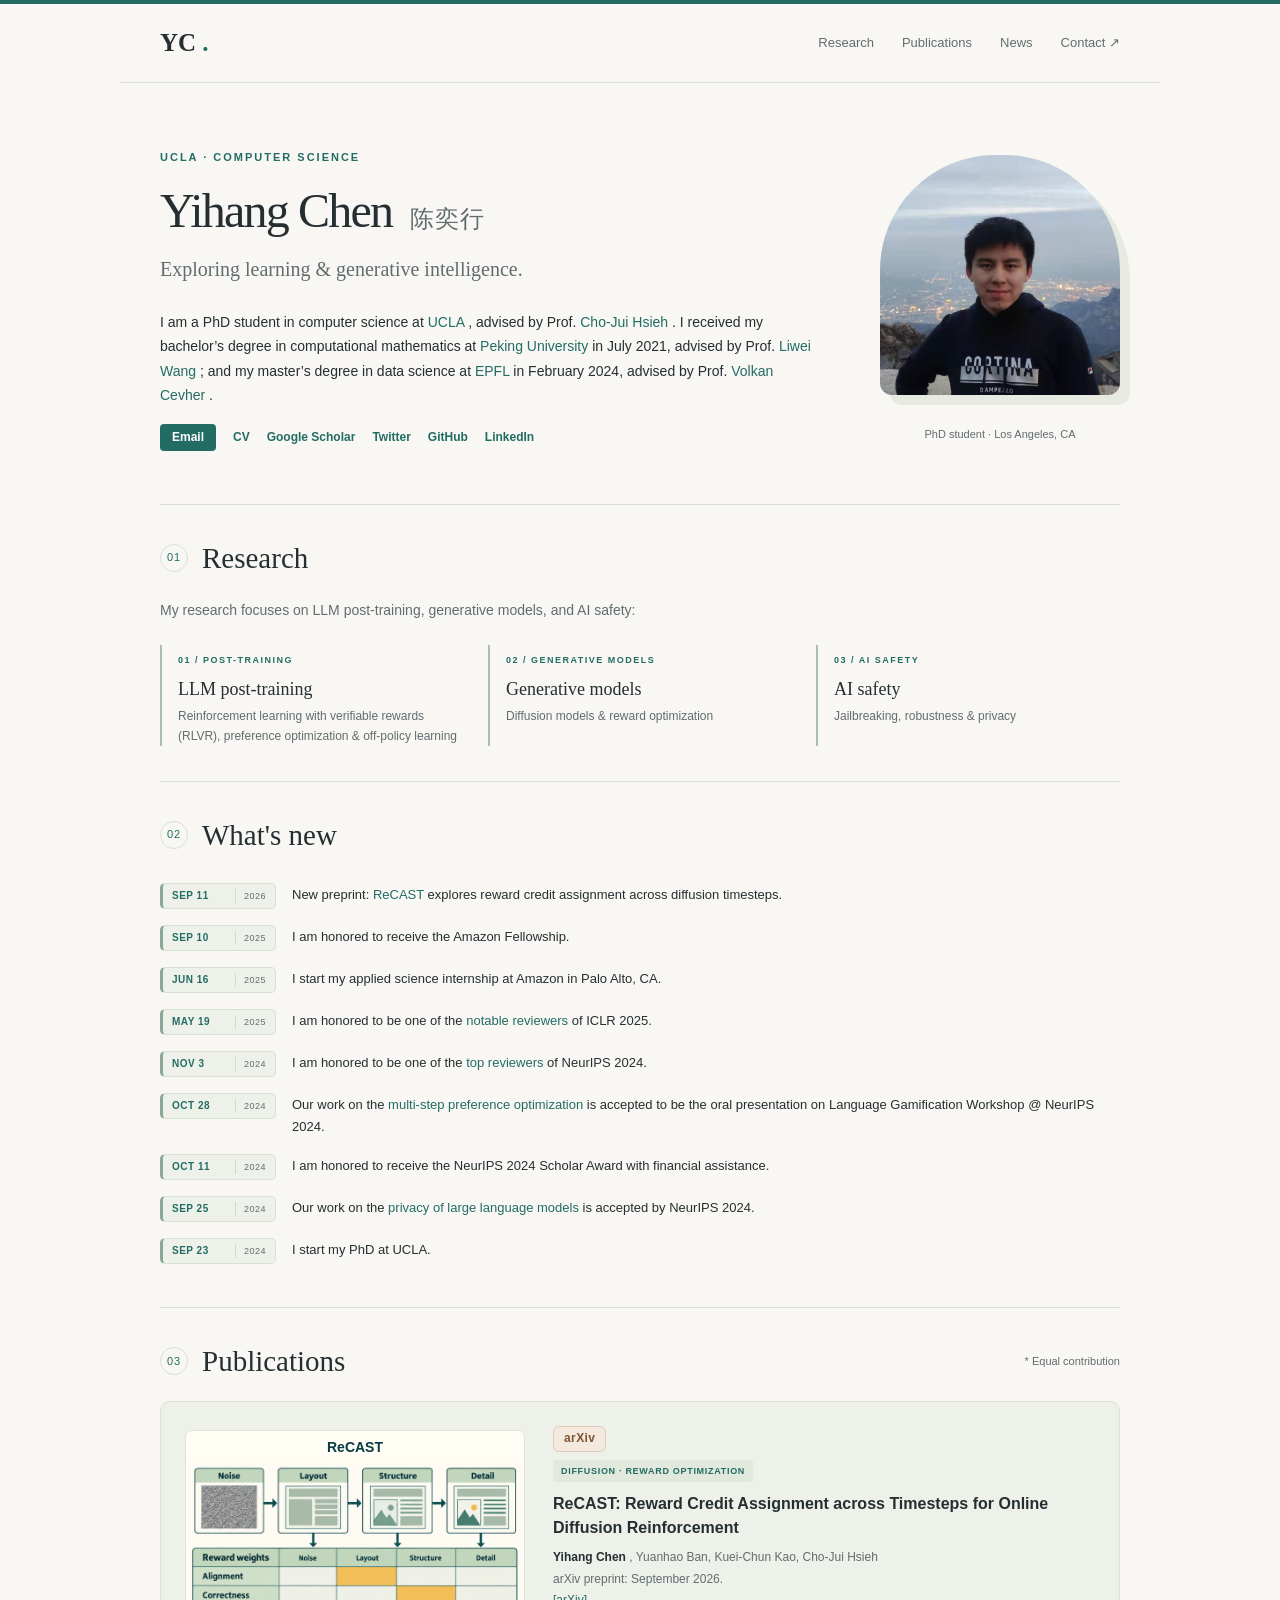
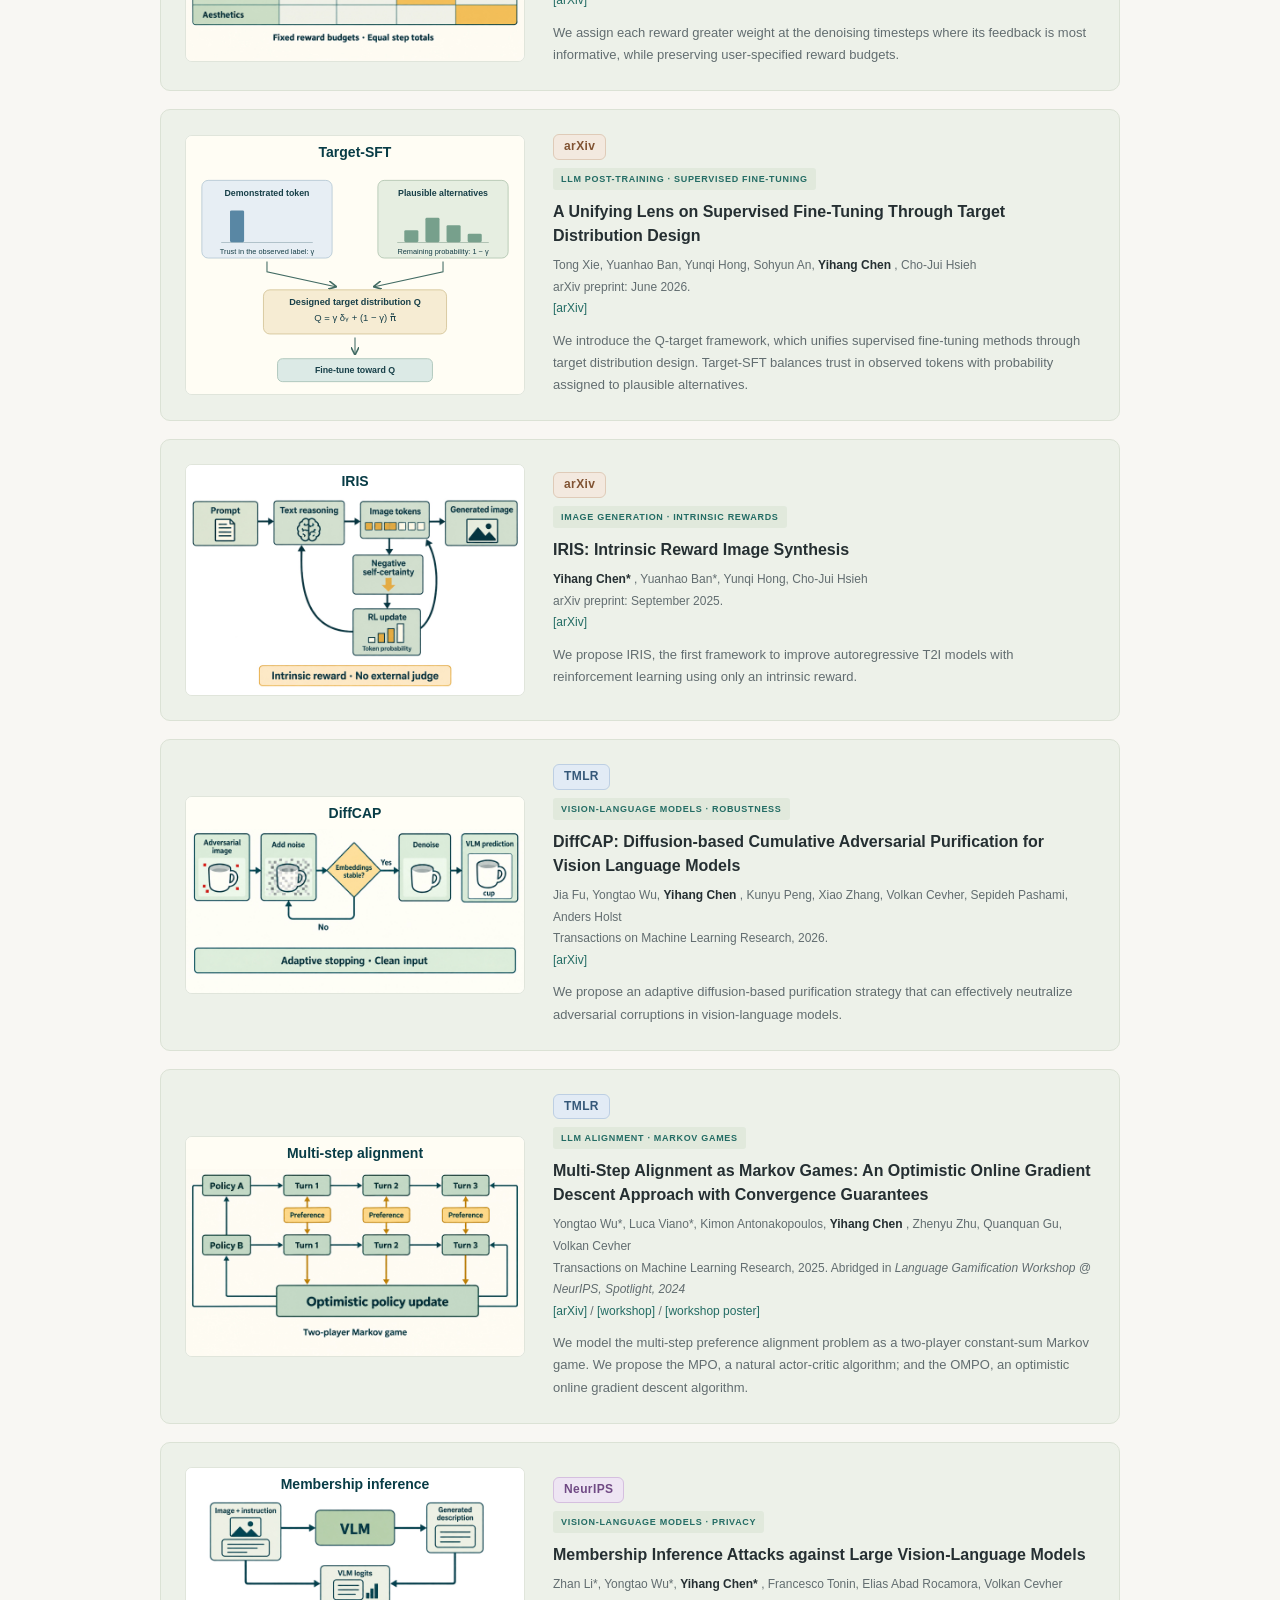
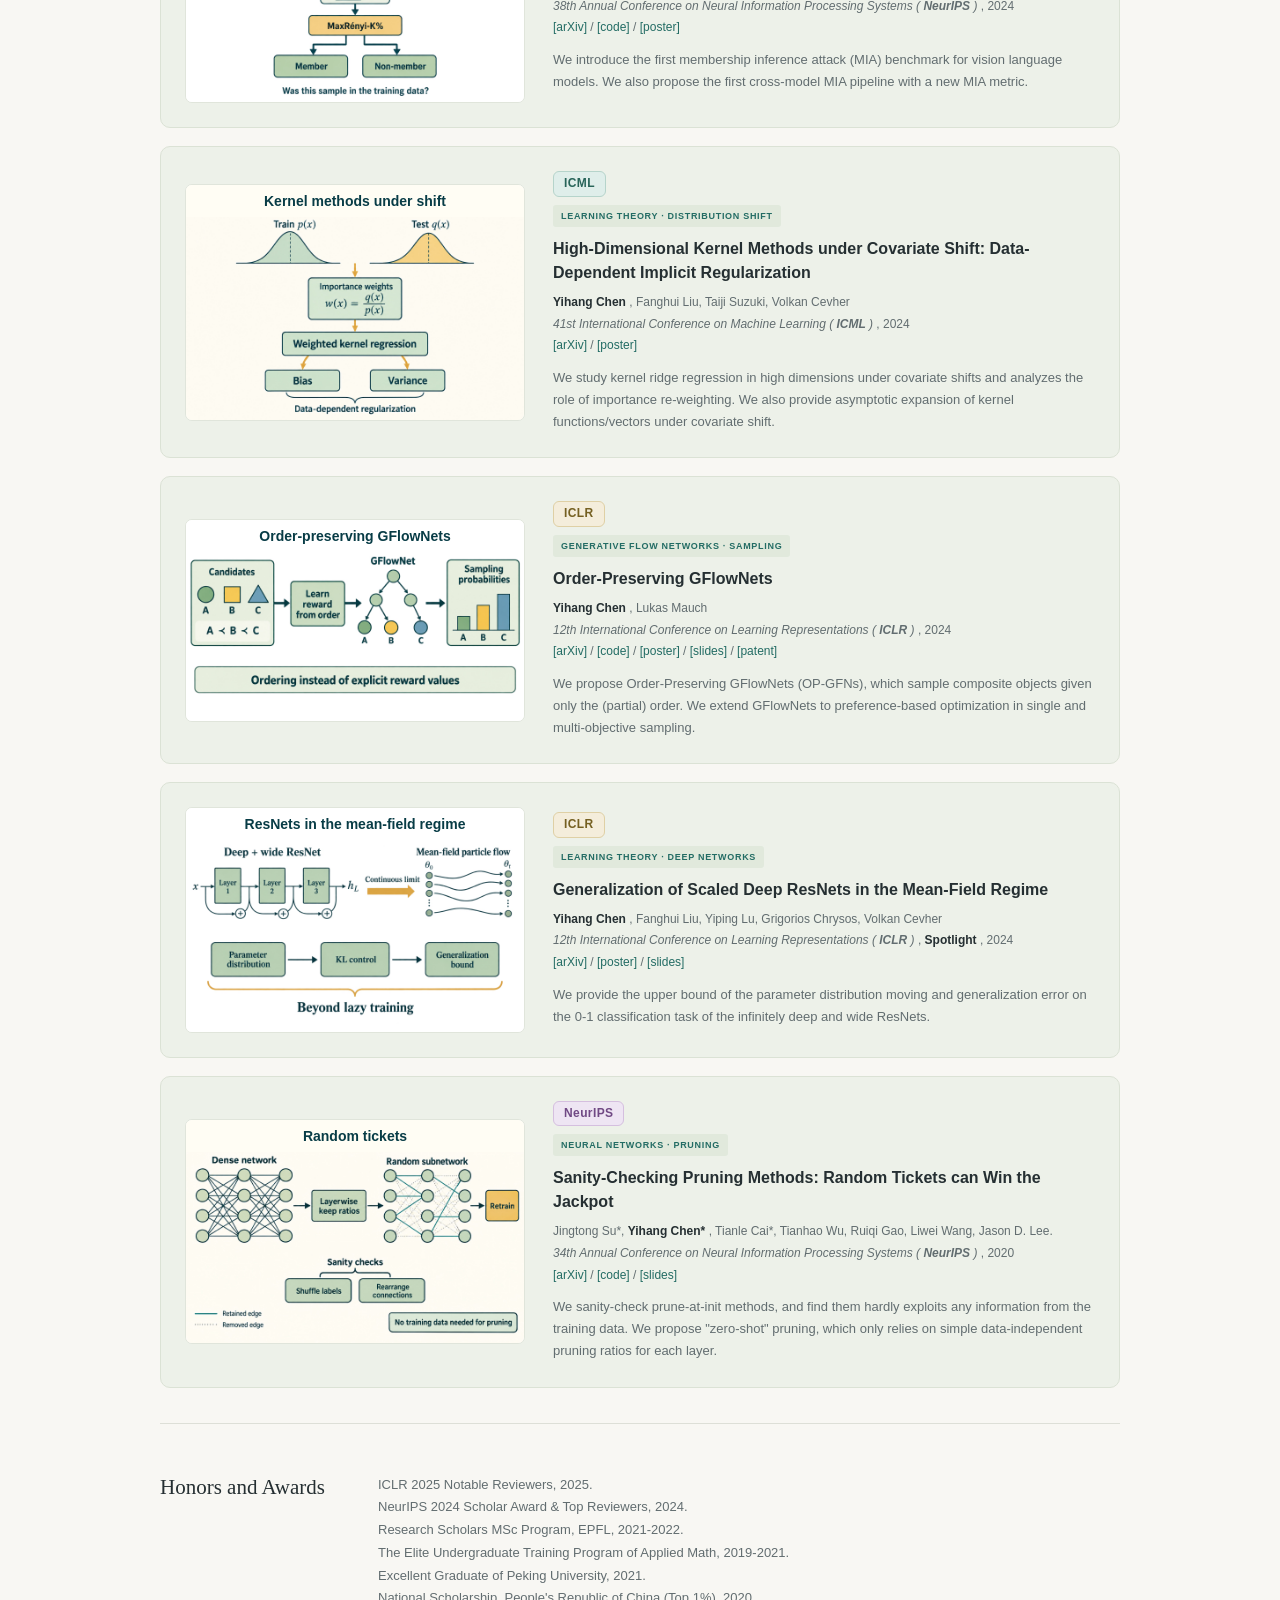
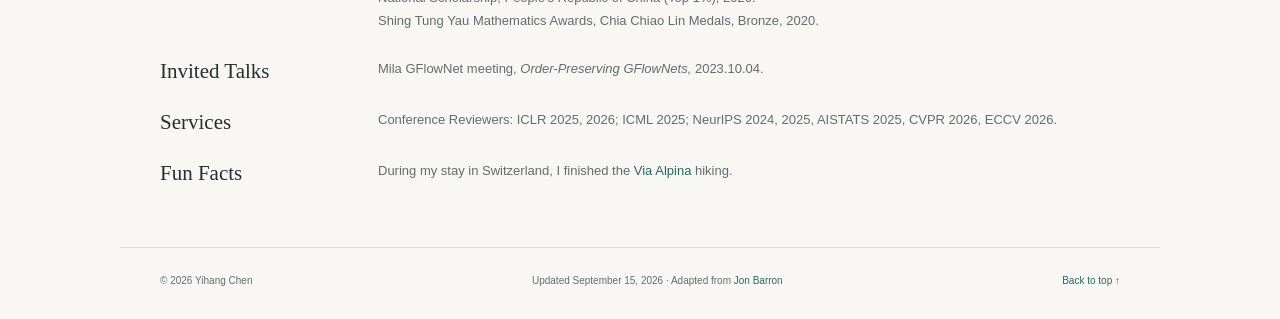
==== commit 8a105d5d: "Add Target-SFT and clarify publication venues and links" ====
--- a/index.html
+++ b/index.html
@@ -336,6 +336,9 @@
        </a>
       </figure>
       <div class="paper-info">
+       <span class="paper-venue" data-venue="arxiv">
+        arXiv
+       </span>
        <span class="paper-topic">
         DIFFUSION · REWARD OPTIMIZATION
        </span>
@@ -349,14 +352,10 @@
        </strong>
        , Yuanhao Ban, Kuei-Chun Kao, Cho-Jui Hsieh
        <br/>
-       arXiv preprint, September 2026.
+       arXiv preprint: September 2026.
        <br/>
        <a href="https://arxiv.org/abs/2609.13425">
-        [arxiv]
-       </a>
-       /
-       <a href="https://arxiv.org/pdf/2609.13425">
-        [pdf]
+        [arXiv]
        </a>
        <p>
         We assign each reward greater weight at the denoising timesteps where its feedback is most informative, while preserving user-specified reward budgets.
@@ -365,6 +364,47 @@
      </article>
      <article class="publication">
       <figure class="paper-image">
+       <a aria-label="Enlarge method diagram: Target-SFT" class="diagram-link" href="images/publications/target-sft-diagram.svg" rel="noopener" style="--heading-trim: 0%; --heading-background: #fffdf4;" target="_blank">
+        <span aria-hidden="true" class="diagram-heading">
+         <span>
+          Target-SFT
+         </span>
+        </span>
+        <span class="diagram-art">
+         <img alt="Target-SFT mixes trust in the demonstrated token with plausible alternatives to construct the training target Q." height="640" loading="lazy" src="images/publications/target-sft-diagram.svg" width="960"/>
+        </span>
+       </a>
+      </figure>
+      <div class="paper-info">
+       <span class="paper-venue" data-venue="arxiv">
+        arXiv
+       </span>
+       <span class="paper-topic">
+        LLM POST-TRAINING · SUPERVISED FINE-TUNING
+       </span>
+       <a href="https://arxiv.org/abs/2606.11189">
+        <h3>
+         A Unifying Lens on Supervised Fine-Tuning Through Target Distribution Design
+        </h3>
+       </a>
+       Tong Xie, Yuanhao Ban, Yunqi Hong, Sohyun An,
+       <strong>
+        Yihang Chen
+       </strong>
+       , Cho-Jui Hsieh
+       <br/>
+       arXiv preprint: June 2026.
+       <br/>
+       <a href="https://arxiv.org/abs/2606.11189">
+        [arXiv]
+       </a>
+       <p>
+        We introduce the Q-target framework, which unifies supervised fine-tuning methods through target distribution design. Target-SFT balances trust in observed tokens with probability assigned to plausible alternatives.
+       </p>
+      </div>
+     </article>
+     <article class="publication">
+      <figure class="paper-image">
        <a aria-label="Enlarge method diagram: IRIS: Intrinsic Reward Image Synthesis" class="diagram-link" href="images/publications/iris-diagram.jpg" rel="noopener" style="--heading-trim: 8%; --heading-background: #ffffff;" target="_blank">
         <span aria-hidden="true" class="diagram-heading">
          <span>
@@ -377,6 +417,9 @@
        </a>
       </figure>
       <div class="paper-info">
+       <span class="paper-venue" data-venue="arxiv">
+        arXiv
+       </span>
        <span class="paper-topic">
         IMAGE GENERATION · INTRINSIC REWARDS
        </span>
@@ -390,10 +433,10 @@
        </strong>
        , Yuanhao Ban*, Yunqi Hong, Cho-Jui Hsieh
        <br/>
-       Under review.
+       arXiv preprint: September 2025.
        <br/>
        <a href="https://arxiv.org/abs/2509.25562">
-        [arxiv]
+        [arXiv]
        </a>
        <p>
         We propose IRIS, the first framework to improve autoregressive T2I models with reinforcement learning using only an intrinsic reward.
@@ -414,65 +457,71 @@
        </a>
       </figure>
       <div class="paper-info">
+       <span class="paper-venue" data-venue="tmlr">
+        TMLR
+       </span>
        <span class="paper-topic">
         VISION-LANGUAGE MODELS · ROBUSTNESS
        </span>
+       <a href="https://openreview.net/forum?id=kpuV3mzwqw">
+        <h3>
+         DiffCAP: Diffusion-based Cumulative Adversarial Purification for Vision Language Models
+        </h3>
+       </a>
+       Jia Fu, Yongtao Wu,
+       <strong>
+        Yihang Chen
+       </strong>
+       , Kunyu Peng, Xiao Zhang, Volkan Cevher, Sepideh Pashami, Anders Holst
+       <br/>
+       Transactions on Machine Learning Research, 2026.
+       <br/>
        <a href="https://arxiv.org/abs/2506.03933">
-        <h3>
-         DiffCAP: Diffusion-based Cumulative Adversarial Purification for Vision Language Models
-        </h3>
-       </a>
-       Jia Fu, Yongtao Wu,
+        [arXiv]
+       </a>
+       <p>
+        We propose an adaptive diffusion-based purification strategy that can effectively neutralize adversarial corruptions in vision-language models.
+       </p>
+      </div>
+     </article>
+     <article class="publication">
+      <figure class="paper-image">
+       <a aria-label="Enlarge method diagram: Multi-Step Alignment as Markov Games: An Optimistic Online Gradient Descent Approach with Convergence Guarantees" class="diagram-link" href="images/publications/ompo-diagram.jpg" rel="noopener" style="--heading-trim: 11.3333%; --heading-background: #fffdf4;" target="_blank">
+        <span aria-hidden="true" class="diagram-heading">
+         <span>
+          Multi-step alignment
+         </span>
+        </span>
+        <span class="diagram-art">
+         <img alt="Compare policies at each turn and update them using multi-step preferences." height="1024" loading="lazy" src="images/publications/ompo-diagram.jpg" width="1536"/>
+        </span>
+       </a>
+      </figure>
+      <div class="paper-info">
+       <span class="paper-venue" data-venue="tmlr">
+        TMLR
+       </span>
+       <span class="paper-topic">
+        LLM ALIGNMENT · MARKOV GAMES
+       </span>
+       <a href="https://openreview.net/forum?id=ZWZKaqZCy0">
+        <h3>
+         Multi-Step Alignment as Markov Games: An Optimistic Online Gradient Descent Approach with Convergence Guarantees
+        </h3>
+       </a>
+       Yongtao Wu*, Luca Viano*, Kimon Antonakopoulos,
        <strong>
         Yihang Chen
        </strong>
-       , Kunyu Peng, Xiao Zhang, Volkan Cevher, Sepideh Pashami, Anders Holst
-       <br/>
-       Under review.
-       <br/>
-       <a href="https://arxiv.org/abs/2506.03933">
-        [arxiv]
-       </a>
-       <p>
-        We propose an adaptive diffusion-based purification strategy that can effectively neutralize adversarial corruptions in vision-language models.
-       </p>
-      </div>
-     </article>
-     <article class="publication">
-      <figure class="paper-image">
-       <a aria-label="Enlarge method diagram: Multi-Step Alignment as Markov Games: An Optimistic Online Gradient Descent Approach with Convergence Guarantees" class="diagram-link" href="images/publications/ompo-diagram.jpg" rel="noopener" style="--heading-trim: 11.3333%; --heading-background: #fffdf4;" target="_blank">
-        <span aria-hidden="true" class="diagram-heading">
-         <span>
-          Multi-step alignment
-         </span>
-        </span>
-        <span class="diagram-art">
-         <img alt="Compare policies at each turn and update them using multi-step preferences." height="1024" loading="lazy" src="images/publications/ompo-diagram.jpg" width="1536"/>
-        </span>
-       </a>
-      </figure>
-      <div class="paper-info">
-       <span class="paper-topic">
-        LLM ALIGNMENT · MARKOV GAMES
-       </span>
-       <a href="https://openreview.net/forum?id=ZWZKaqZCy0">
-        <h3>
-         Multi-Step Alignment as Markov Games: An Optimistic Online Gradient Descent Approach with Convergence Guarantees
-        </h3>
-       </a>
-       Yongtao Wu*, Luca Viano*, Kimon Antonakopoulos,
-       <strong>
-        Yihang Chen
-       </strong>
        , Zhenyu Zhu, Quanquan Gu, Volkan Cevher
        <br/>
-       Transactions on Machine Learning Research. Abridged in
+       Transactions on Machine Learning Research, 2025. Abridged in
        <em>
         Language Gamification Workshop @ NeurIPS, Spotlight, 2024
        </em>
        <br/>
        <a href="https://arxiv.org/abs/2502.12678">
-        [arxiv]
+        [arXiv]
        </a>
        /
        <a href="https://openreview.net/forum?id=Q8Ee3yrwC6">
@@ -501,10 +550,13 @@
        </a>
       </figure>
       <div class="paper-info">
+       <span class="paper-venue" data-venue="neurips">
+        NeurIPS
+       </span>
        <span class="paper-topic">
         VISION-LANGUAGE MODELS · PRIVACY
        </span>
-       <a href="https://openreview.net/forum?id=nv2Qt5cj1a&amp;referrer">
+       <a href="https://openreview.net/forum?id=nv2Qt5cj1a">
         <h3>
          Membership Inference Attacks against Large Vision-Language Models
         </h3>
@@ -524,8 +576,8 @@
        </em>
        , 2024
        <br/>
-       <a href="http://arxiv.org/abs/2411.02902">
-        [arxiv]
+       <a href="https://arxiv.org/abs/2411.02902">
+        [arXiv]
        </a>
        /
        <a href="https://github.com/LIONS-EPFL/VL-MIA">
@@ -554,10 +606,13 @@
        </a>
       </figure>
       <div class="paper-info">
+       <span class="paper-venue" data-venue="icml">
+        ICML
+       </span>
        <span class="paper-topic">
         LEARNING THEORY · DISTRIBUTION SHIFT
        </span>
-       <a href="https://openreview.net/forum?id=bBzlapzeR1&amp;noteId=AWFN8b6TKC">
+       <a href="https://openreview.net/forum?id=bBzlapzeR1">
         <h3>
          High-Dimensional Kernel Methods under Covariate Shift: Data-Dependent Implicit Regularization
         </h3>
@@ -577,7 +632,7 @@
        , 2024
        <br/>
        <a href="https://arxiv.org/abs/2406.03171">
-        [arxiv]
+        [arXiv]
        </a>
        /
        <a href="posters/24_icml_kernel.pdf">
@@ -602,6 +657,9 @@
        </a>
       </figure>
       <div class="paper-info">
+       <span class="paper-venue" data-venue="iclr">
+        ICLR
+       </span>
        <span class="paper-topic">
         GENERATIVE FLOW NETWORKS · SAMPLING
        </span>
@@ -625,7 +683,7 @@
        , 2024
        <br/>
        <a href="https://arxiv.org/abs/2310.00386">
-        [arxiv]
+        [arXiv]
        </a>
        /
        <a href="https://github.com/yhangchen/OP-GFN">
@@ -662,6 +720,9 @@
        </a>
       </figure>
       <div class="paper-info">
+       <span class="paper-venue" data-venue="iclr">
+        ICLR
+       </span>
        <span class="paper-topic">
         LEARNING THEORY · DEEP NETWORKS
        </span>
@@ -690,8 +751,8 @@
        </span>
        , 2024
        <br/>
-       <a href="http://arxiv.org/abs/2403.09889">
-        [arxiv]
+       <a href="https://arxiv.org/abs/2403.09889">
+        [arXiv]
        </a>
        /
        <a href="posters/24_iclr_resnet.pdf">
@@ -720,6 +781,9 @@
        </a>
       </figure>
       <div class="paper-info">
+       <span class="paper-venue" data-venue="neurips">
+        NeurIPS
+       </span>
        <span class="paper-topic">
         NEURAL NETWORKS · PRUNING
        </span>
@@ -743,8 +807,8 @@
        </em>
        , 2020
        <br/>
-       <a href="http://arxiv.org/abs/2009.11094">
-        [arxiv]
+       <a href="https://arxiv.org/abs/2009.11094">
+        [arXiv]
        </a>
        /
        <a href="https://github.com/yhangchen/sanity-checking-pruning">
--- a/stylesheet.css
+++ b/stylesheet.css
@@ -548,3 +548,23 @@
   .news-list li { grid-template-columns: minmax(0, 1fr); gap: 6px; padding: 10px 0; }
   .news-date { width: 116px; }
 }
+
+/* Publication venue categories */
+.paper-venue {
+  display: inline-block;
+  margin-bottom: 8px;
+  padding: 4px 10px;
+  border: 1px solid #b9cbb7;
+  border-radius: 6px;
+  background: #e1e9dc;
+  color: #244c39;
+  font-size: 12px;
+  line-height: 1.3;
+  font-weight: 750;
+  letter-spacing: .4px;
+}
+.paper-venue[data-venue="arxiv"] { background: #f3e9df; border-color: #dfcbb8; color: #805333; }
+.paper-venue[data-venue="tmlr"] { background: #e2ebf5; border-color: #bdcfe3; color: #355879; }
+.paper-venue[data-venue="neurips"] { background: #eee5f3; border-color: #d5bfdf; color: #704984; }
+.paper-venue[data-venue="icml"] { background: #dfeeea; border-color: #b6d4cb; color: #286459; }
+.paper-venue[data-venue="iclr"] { background: #f4eddb; border-color: #dfd0a5; color: #756022; }
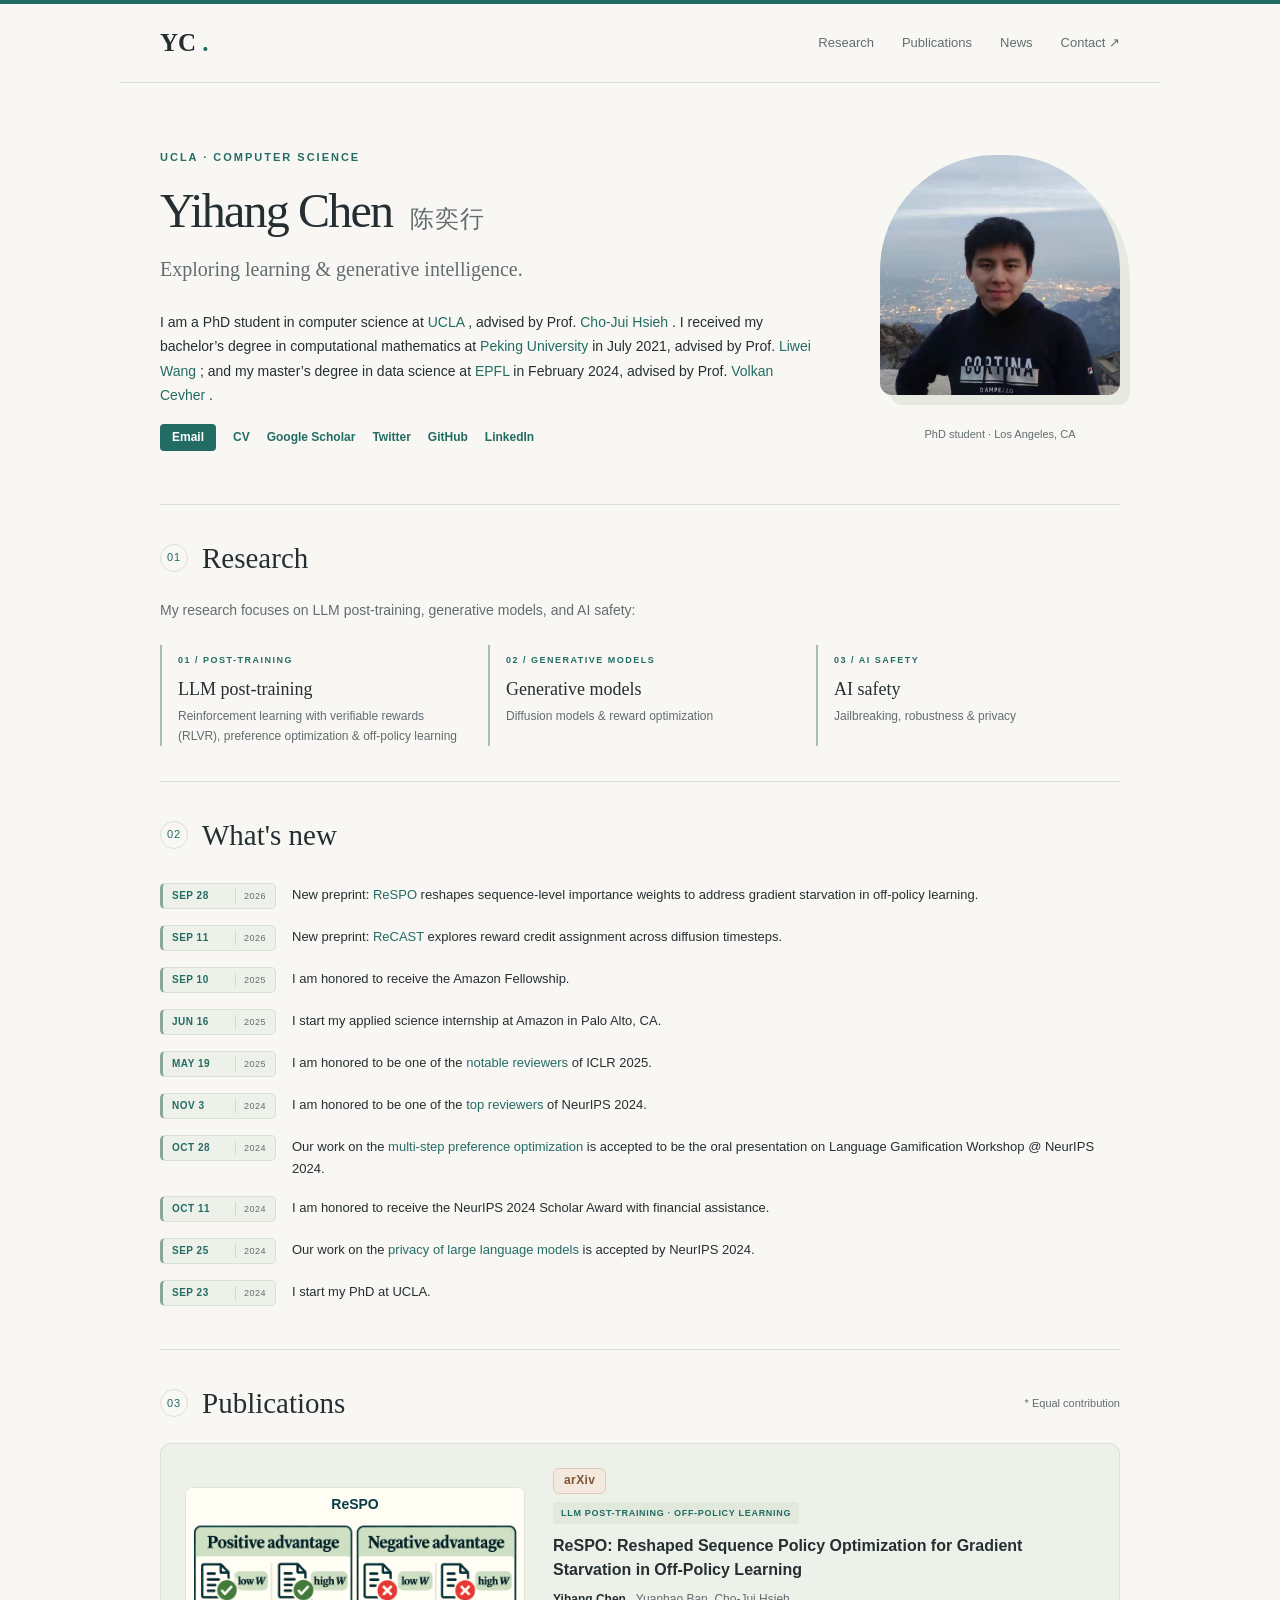
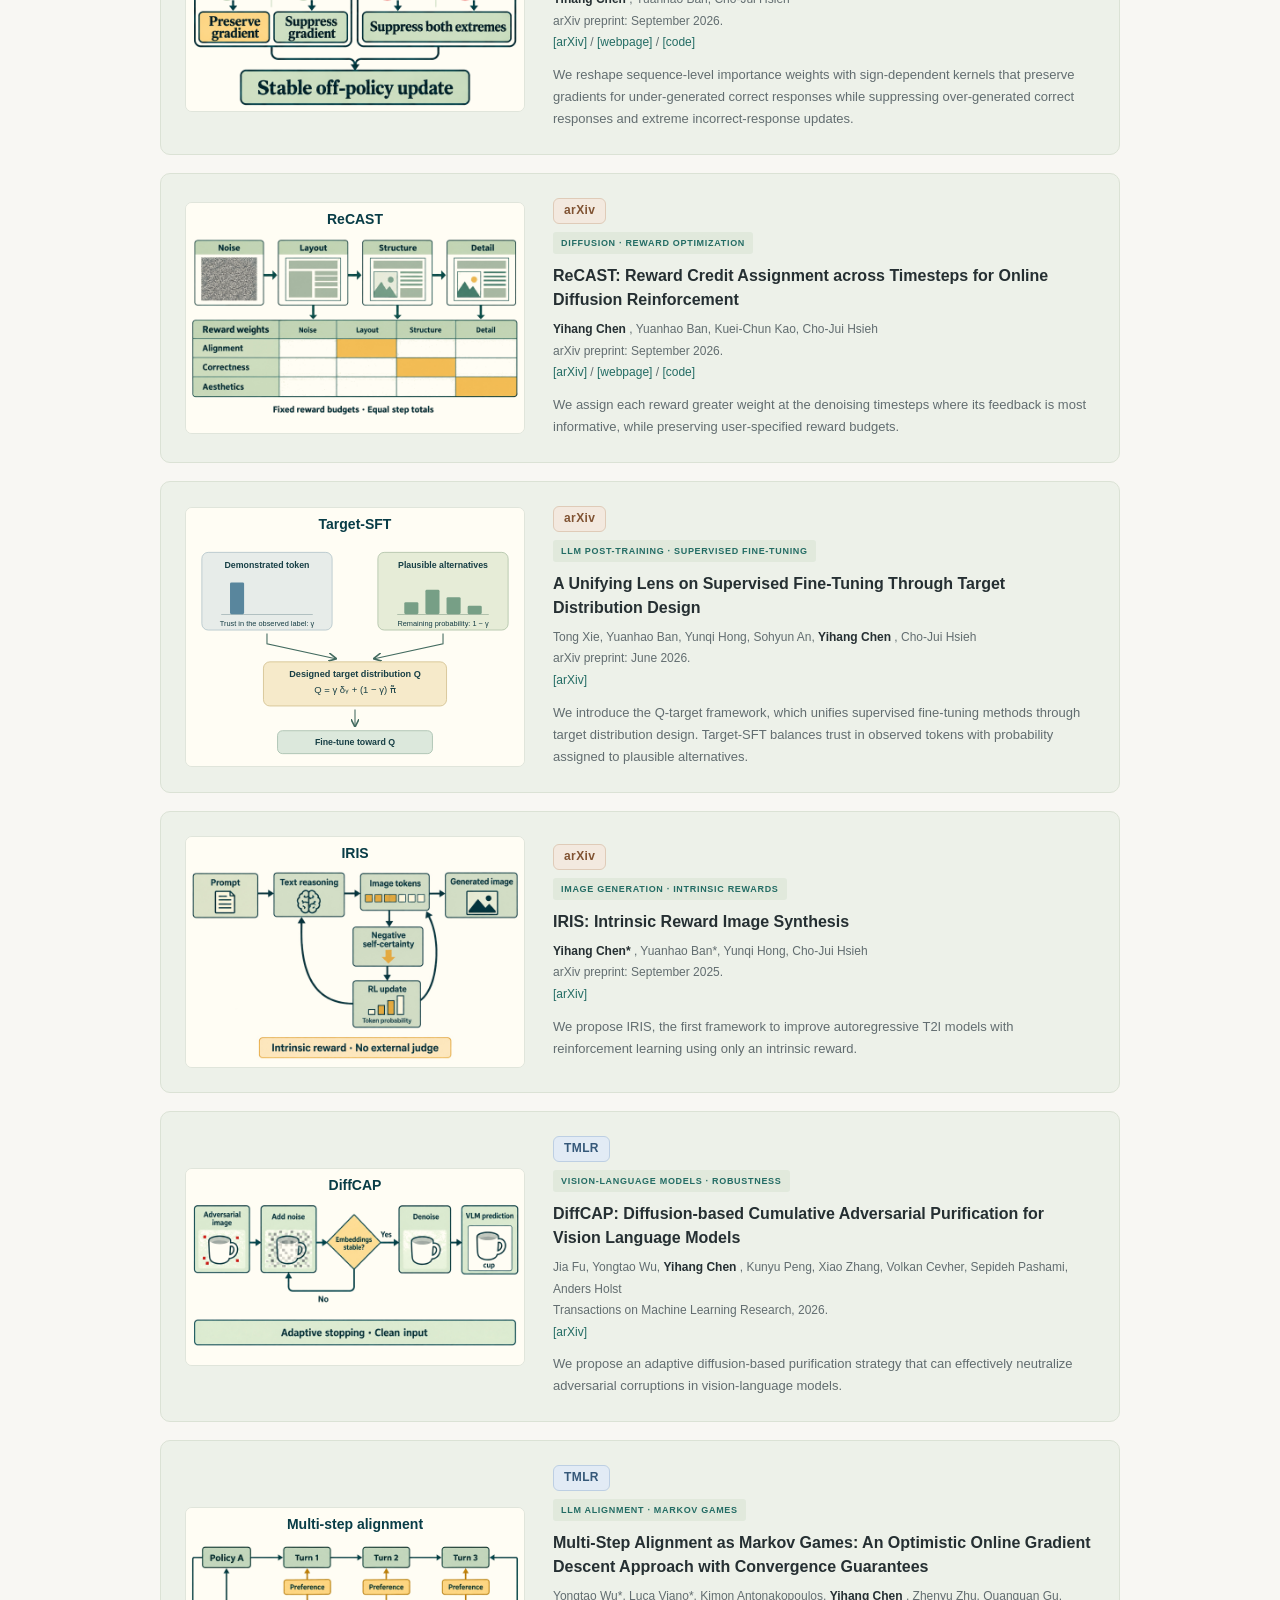
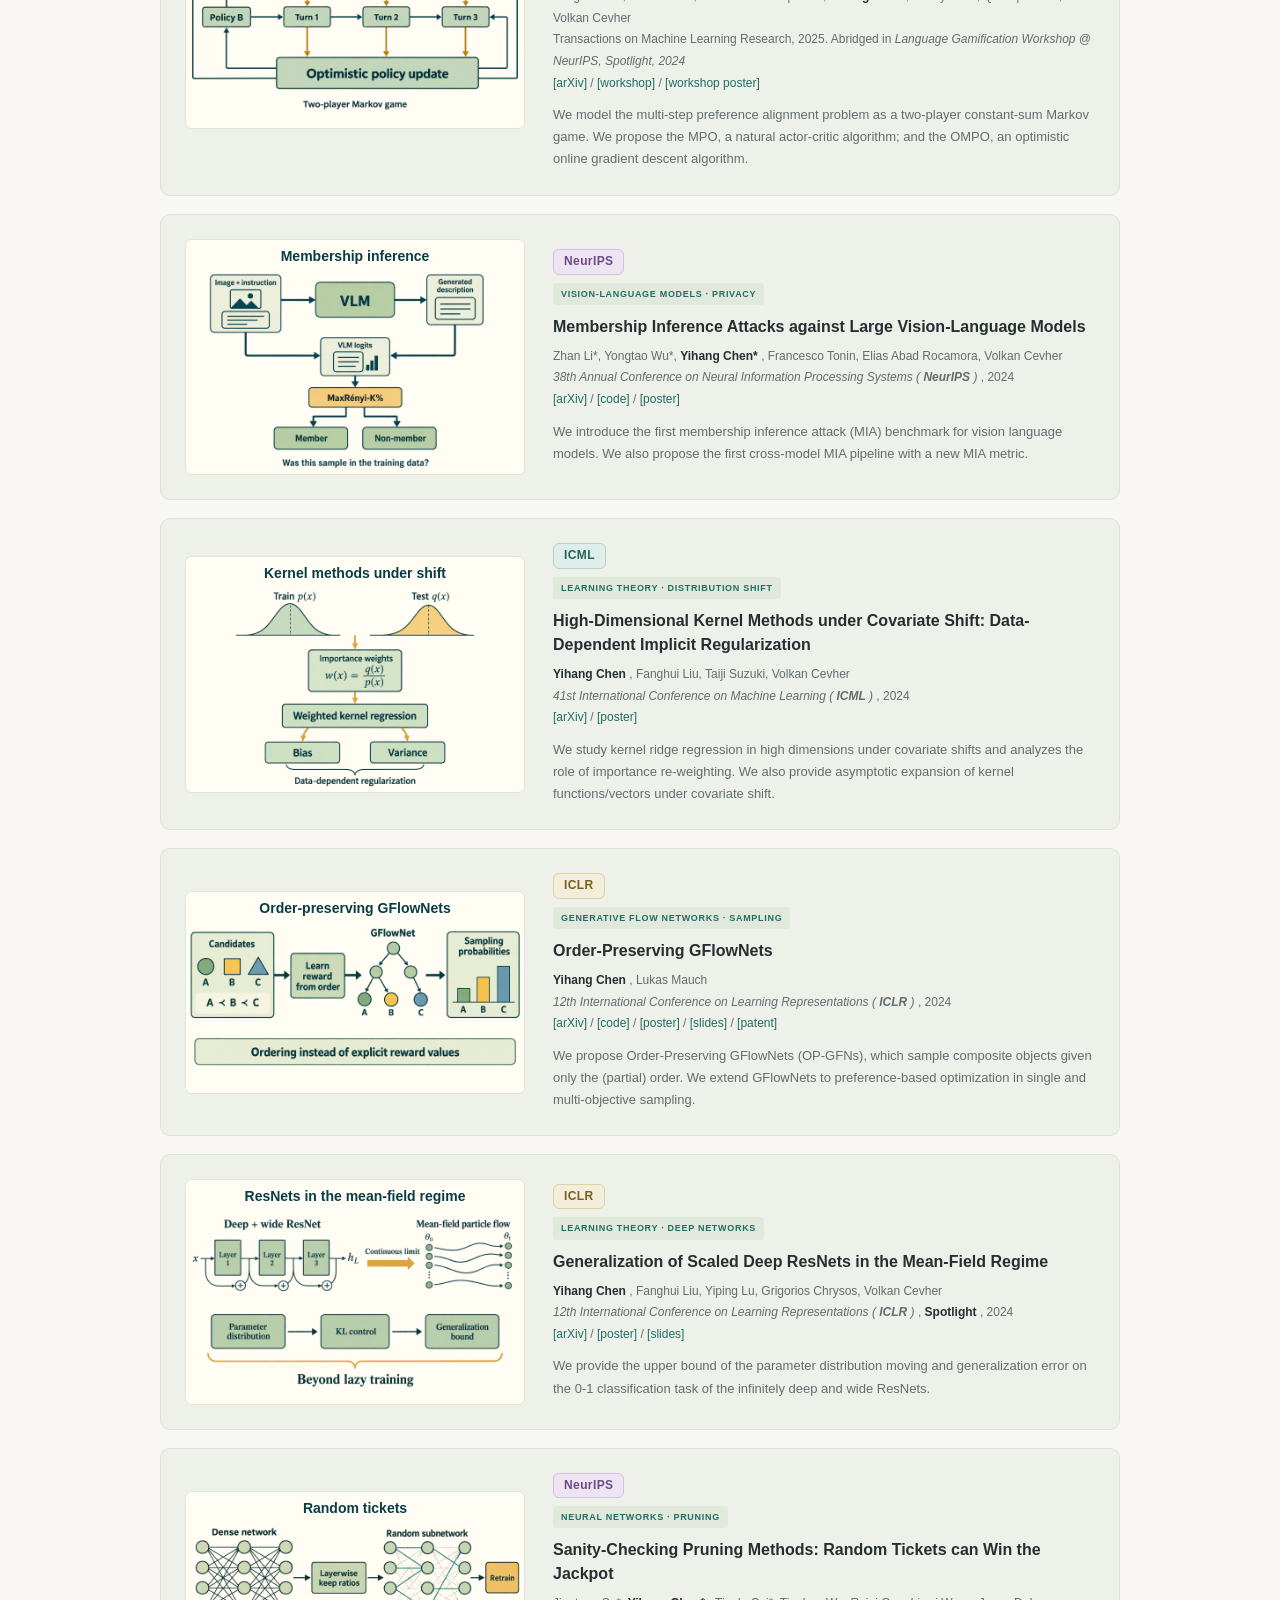
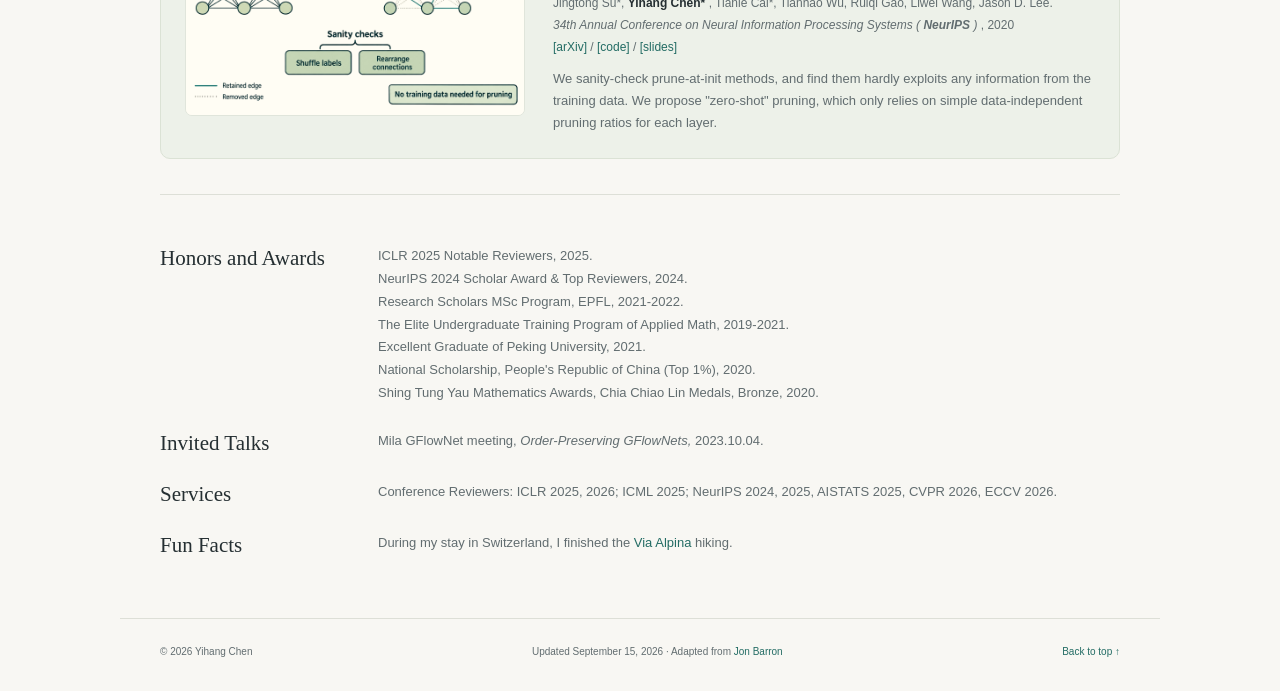
==== commit a85927b6: "Add ReSPO to academic homepage" ====
--- a/index.html
+++ b/index.html
@@ -171,6 +171,23 @@
     </div>
     <ul class="news-list">
      <li>
+      <time class="news-date" datetime="2026-09-28">
+       <span>
+        Sep 28
+       </span>
+       <span class="news-year">
+        2026
+       </span>
+      </time>
+      <div class="news-copy">
+       New preprint:
+       <a href="https://yhangchen.github.io/ReSPO/">
+        ReSPO
+       </a>
+       reshapes sequence-level importance weights to address gradient starvation in off-policy learning.
+      </div>
+     </li>
+     <li>
       <time class="news-date" datetime="2026-09-11">
        <span>
         Sep 11
@@ -324,14 +341,14 @@
     <div class="publication-list">
      <article class="publication">
       <figure class="paper-image">
-       <a aria-label="Enlarge method diagram: ReCAST: Reward Credit Assignment across Timesteps for Online Diffusion Reinforcement" class="diagram-link" href="images/publications/recast-diagram.jpg" rel="noopener" style="--heading-trim: 8%; --heading-background: #fffdf4;" target="_blank">
-        <span aria-hidden="true" class="diagram-heading">
-         <span>
-          ReCAST
-         </span>
-        </span>
-        <span class="diagram-art">
-         <img alt="Reward-specific weights vary across denoising steps while preserving reward budgets." height="1024" loading="lazy" src="images/publications/recast-diagram.jpg" width="1536"/>
+       <a aria-label="Enlarge method diagram: ReSPO gradient allocation" class="diagram-link" href="images/publications/respo-diagram-v3.png" rel="noopener" style="--heading-trim: 10%; --heading-background: #fffdf4;" target="_blank">
+        <span aria-hidden="true" class="diagram-heading">
+         <span>
+          ReSPO
+         </span>
+        </span>
+        <span class="diagram-art">
+         <img alt="ReSPO preserves low-ratio positive gradients, suppresses high-ratio positive gradients, and suppresses both negative-ratio extremes." height="1024" loading="lazy" src="images/publications/respo-diagram-v3.png" width="1536"/>
         </span>
        </a>
       </figure>
@@ -340,6 +357,54 @@
         arXiv
        </span>
        <span class="paper-topic">
+        LLM POST-TRAINING · OFF-POLICY LEARNING
+       </span>
+       <a href="https://arxiv.org/abs/2609.35433">
+        <h3>
+         ReSPO: Reshaped Sequence Policy Optimization for Gradient Starvation in Off-Policy Learning
+        </h3>
+       </a>
+       <strong>
+        Yihang Chen
+       </strong>
+       , Yuanhao Ban, Cho-Jui Hsieh
+       <br/>
+       arXiv preprint: September 2026.
+       <br/>
+       <a href="https://arxiv.org/abs/2609.35433">
+        [arXiv]
+       </a>
+       /
+       <a href="https://yhangchen.github.io/ReSPO/">
+        [webpage]
+       </a>
+       /
+       <a href="https://github.com/yhangchen/ReSPO-code">
+        [code]
+       </a>
+       <p>
+        We reshape sequence-level importance weights with sign-dependent kernels that preserve gradients for under-generated correct responses while suppressing over-generated correct responses and extreme incorrect-response updates.
+       </p>
+      </div>
+     </article>
+     <article class="publication">
+      <figure class="paper-image">
+       <a aria-label="Enlarge method diagram: ReCAST: Reward Credit Assignment across Timesteps for Online Diffusion Reinforcement" class="diagram-link" href="images/publications/recast-diagram.jpg" rel="noopener" style="--heading-trim: 8%; --heading-background: #fffdf4;" target="_blank">
+        <span aria-hidden="true" class="diagram-heading">
+         <span>
+          ReCAST
+         </span>
+        </span>
+        <span class="diagram-art">
+         <img alt="Reward-specific weights vary across denoising steps while preserving reward budgets." height="1024" loading="lazy" src="images/publications/recast-diagram.jpg" width="1536"/>
+        </span>
+       </a>
+      </figure>
+      <div class="paper-info">
+       <span class="paper-venue" data-venue="arxiv">
+        arXiv
+       </span>
+       <span class="paper-topic">
         DIFFUSION · REWARD OPTIMIZATION
        </span>
        <a href="https://arxiv.org/abs/2609.13425">
@@ -356,6 +421,14 @@
        <br/>
        <a href="https://arxiv.org/abs/2609.13425">
         [arXiv]
+       </a>
+       /
+       <a href="https://yhangchen.github.io/ReCAST/">
+        [webpage]
+       </a>
+       /
+       <a href="https://github.com/yhangchen/ReCAST-code">
+        [code]
        </a>
        <p>
         We assign each reward greater weight at the denoising timesteps where its feedback is most informative, while preserving user-specified reward budgets.
--- a/stylesheet.css
+++ b/stylesheet.css
@@ -466,7 +466,7 @@
 
 /* Method diagrams need more room than decorative thumbnails. */
 .publication { grid-template-columns: 340px minmax(0, 1fr); }
-.paper-image { margin: 0; background: #fff; }
+.paper-image { margin: 0; background: #fffdf4; }
 .paper-image img { aspect-ratio: 3 / 2; }
 .paper-image a { display: block; cursor: zoom-in; }
 .paper-image figcaption {
@@ -489,7 +489,7 @@
 .diagram-heading {
   display: block;
   padding: 4px 10px;
-  background: var(--heading-background);
+  background: #fffdf4;
   color: #083c46;
   pointer-events: none;
   text-align: center;
@@ -504,9 +504,12 @@
 .diagram-art {
   display: block;
   overflow: hidden;
+  isolation: isolate;
+  background: #fffdf4;
 }
 .diagram-art img {
   margin-top: calc(-1 * var(--heading-trim));
+  mix-blend-mode: multiply;
 }
 
 /* News dates use a compact, aligned date badge. */
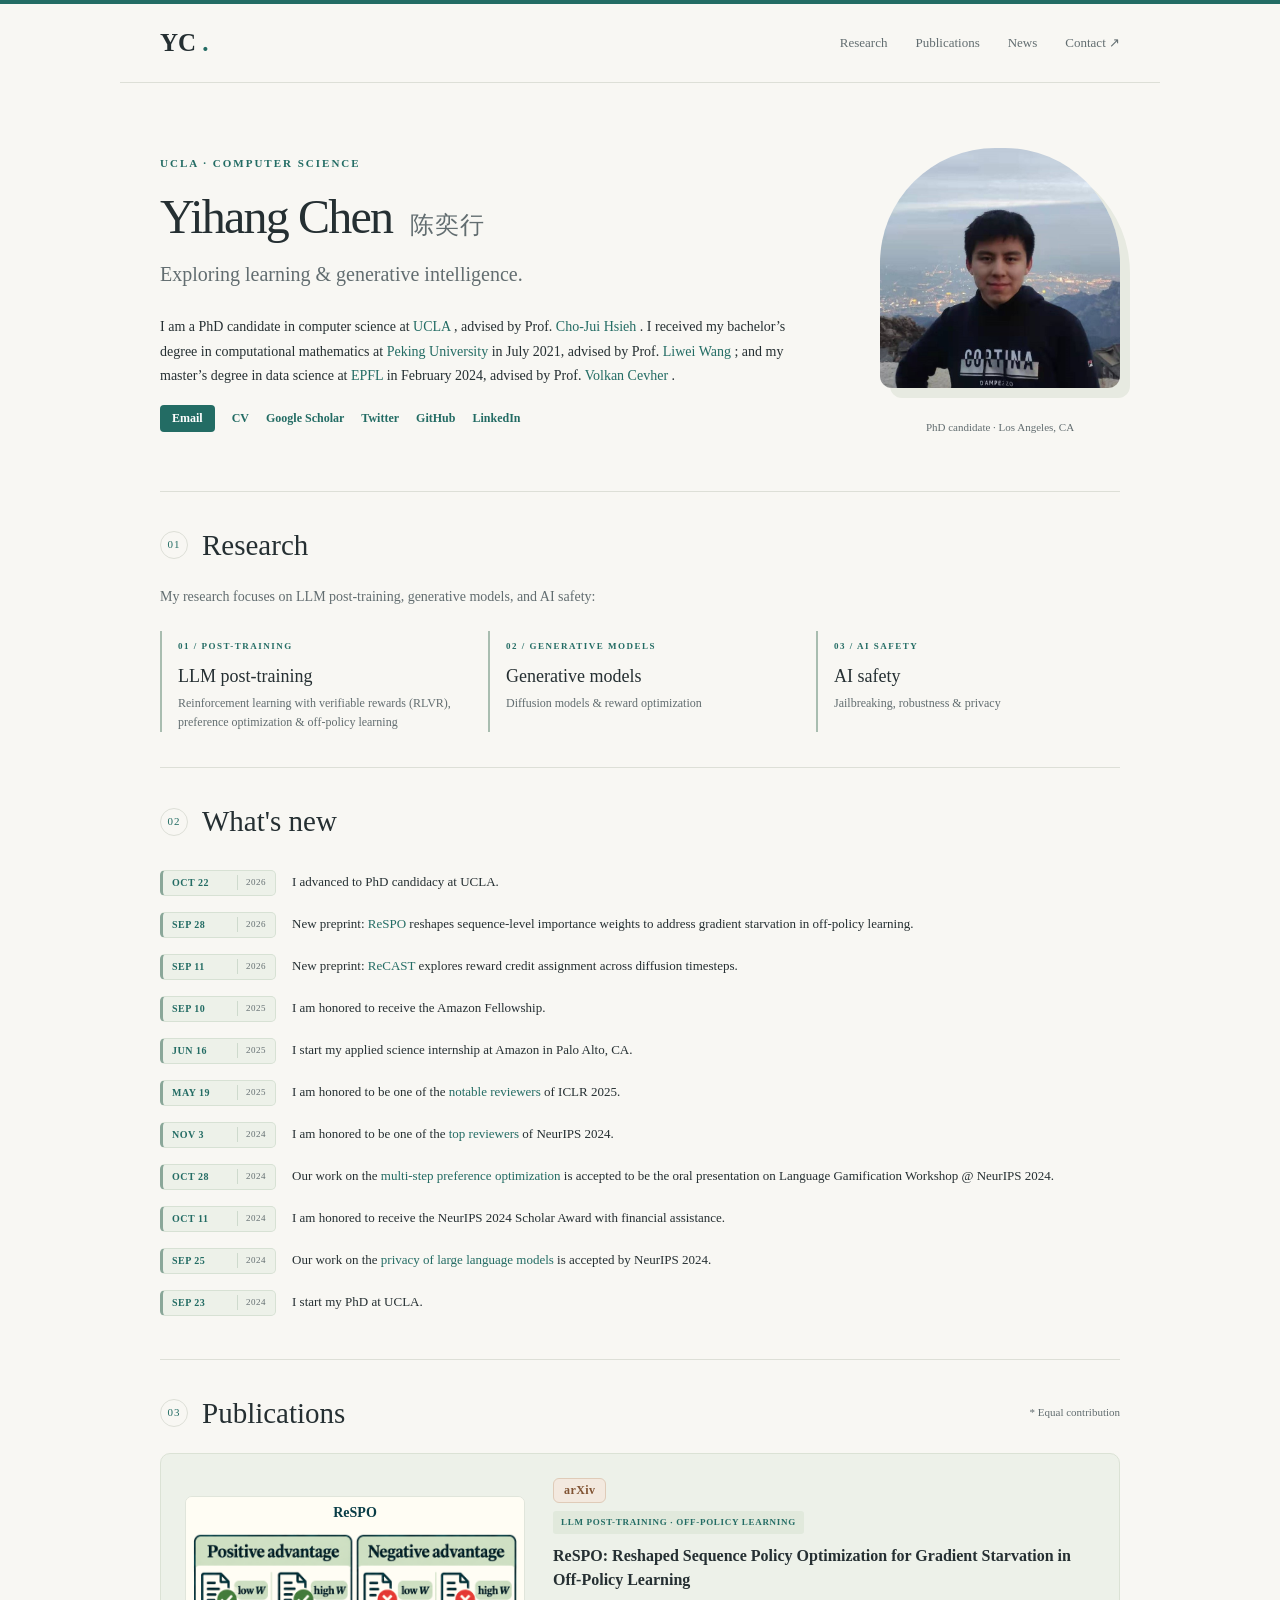
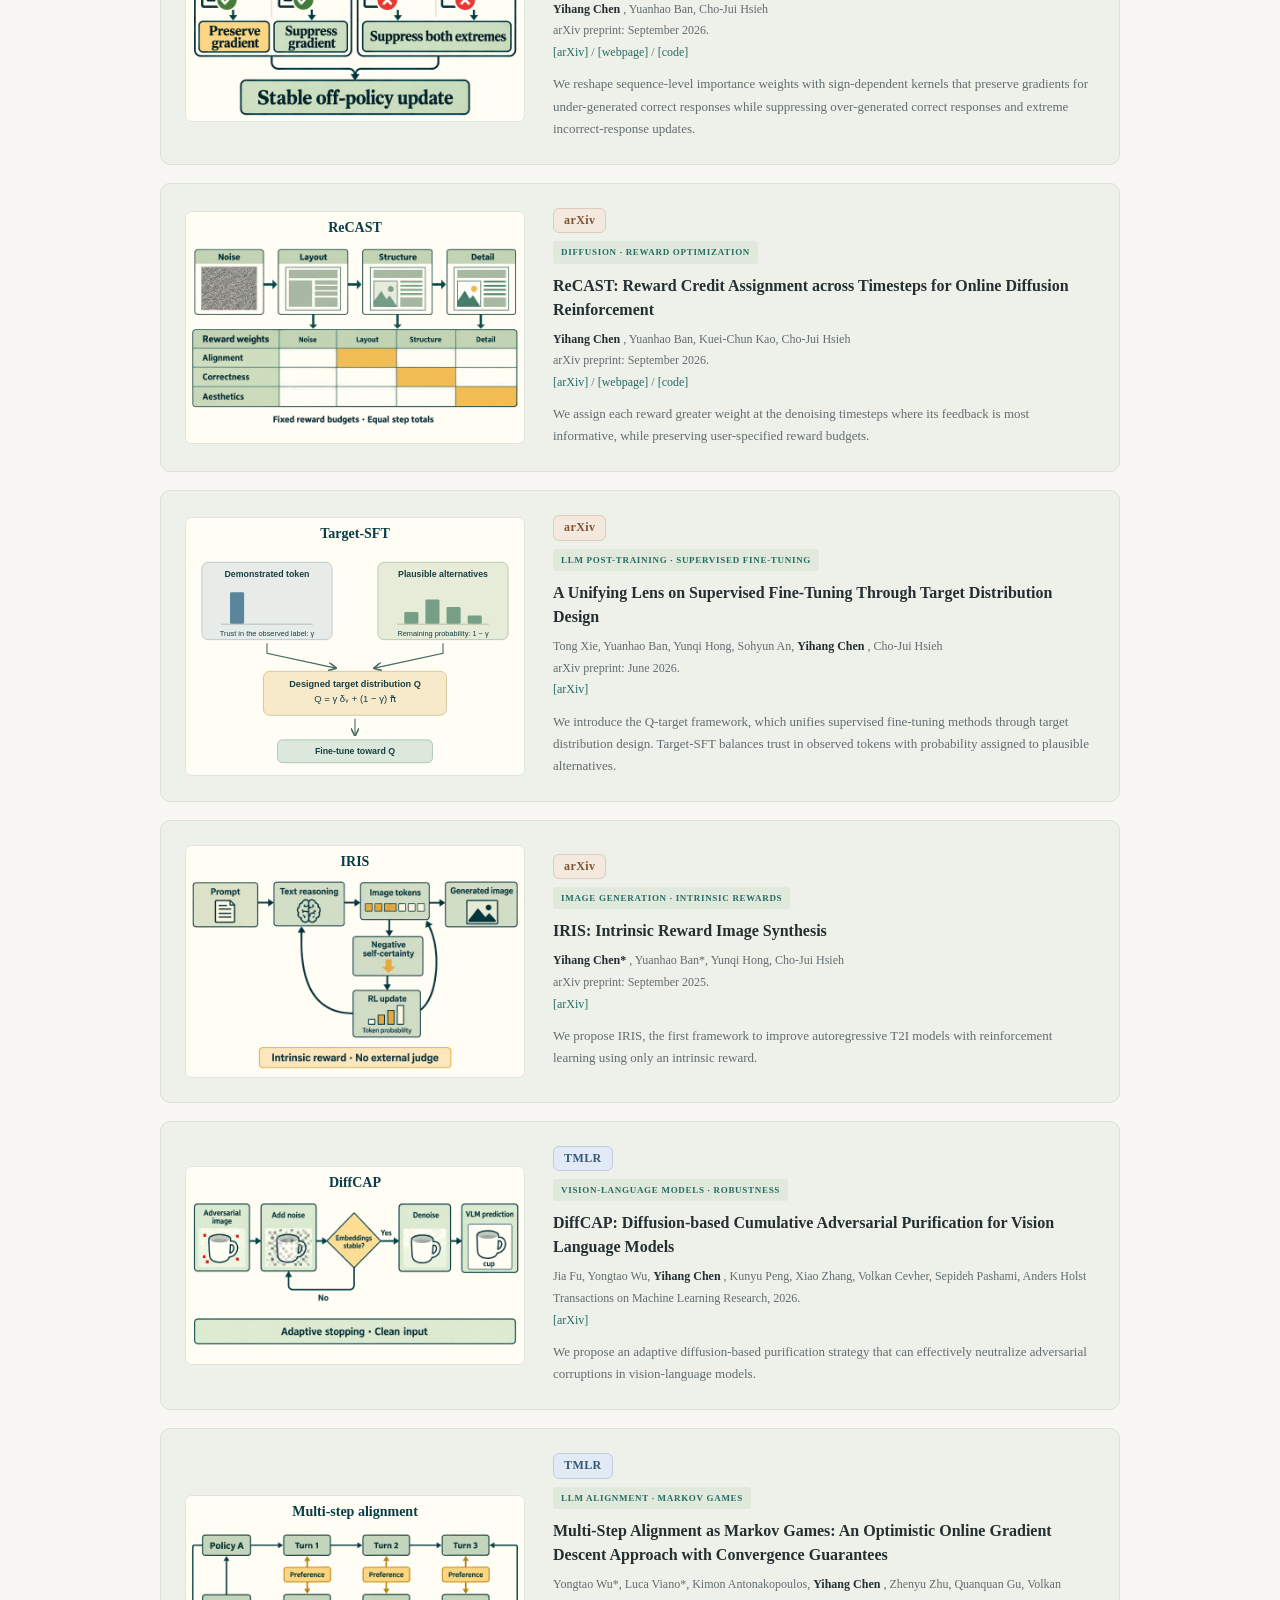
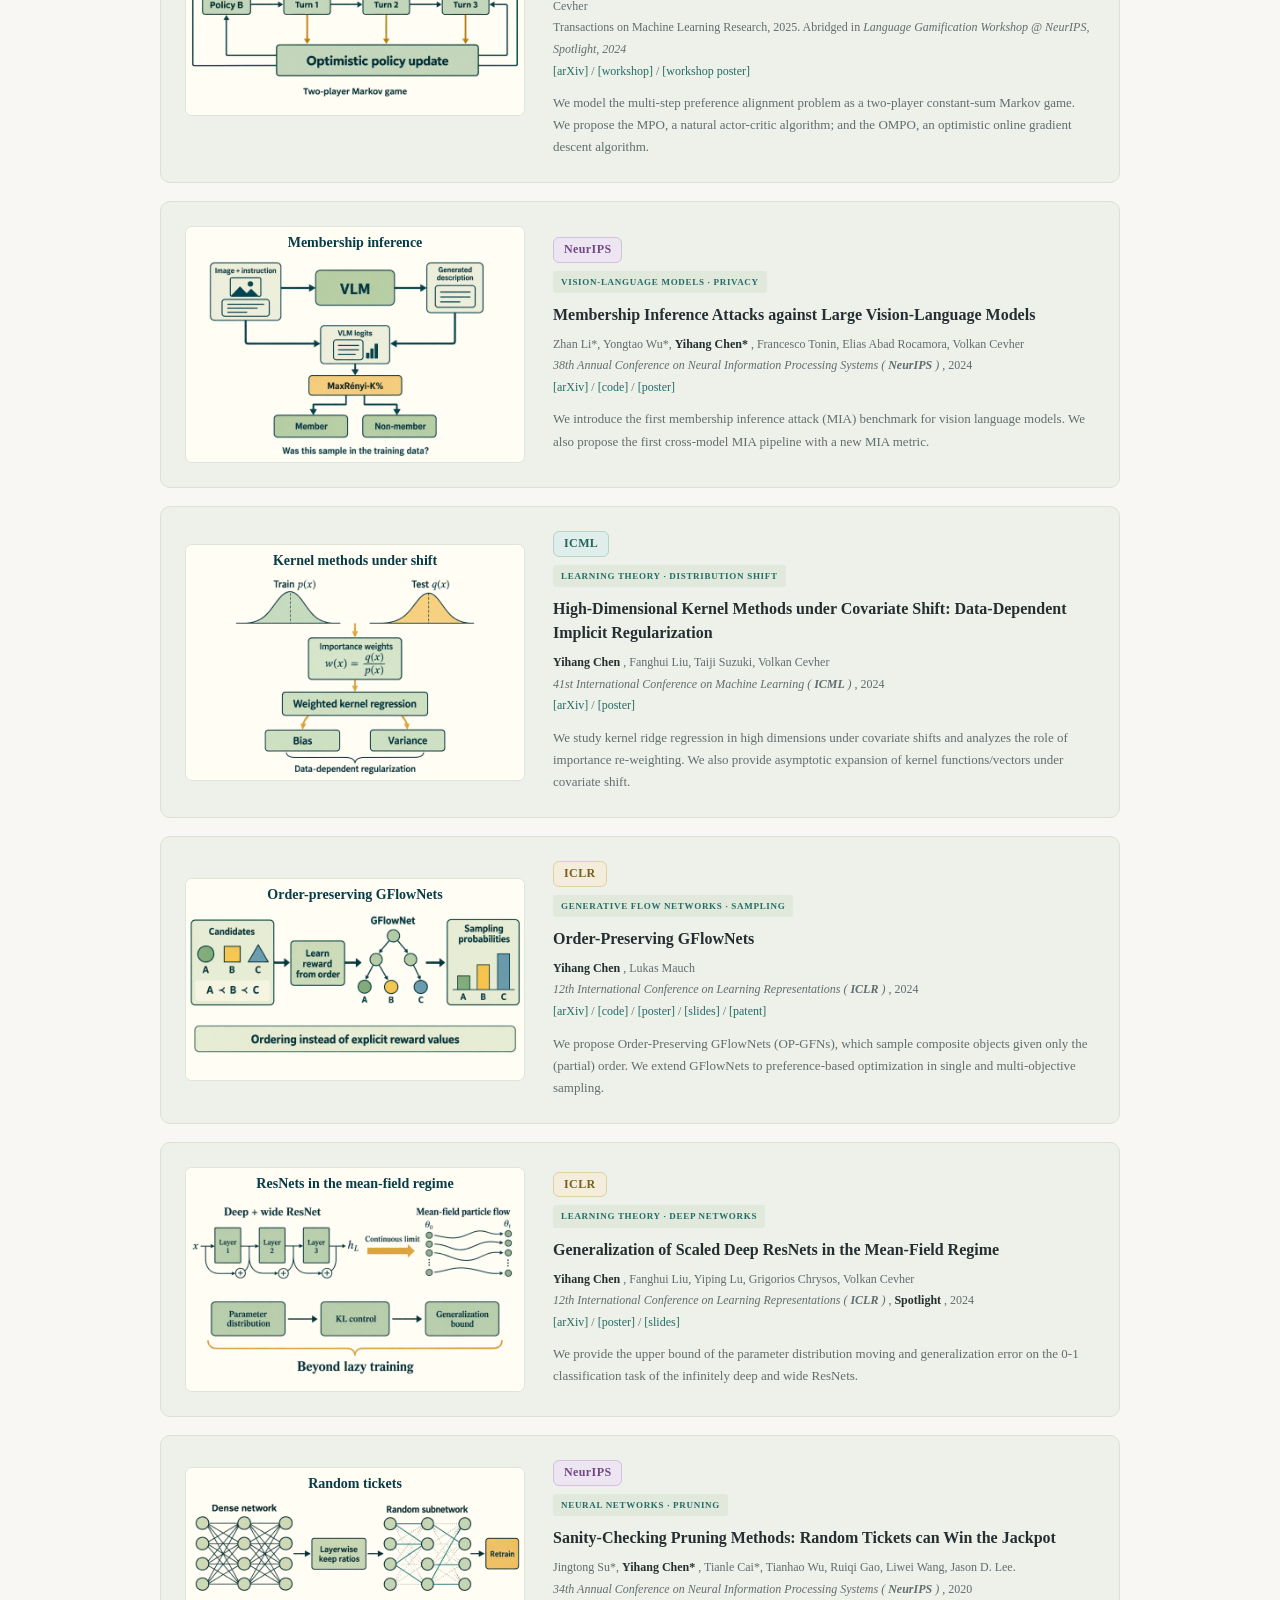
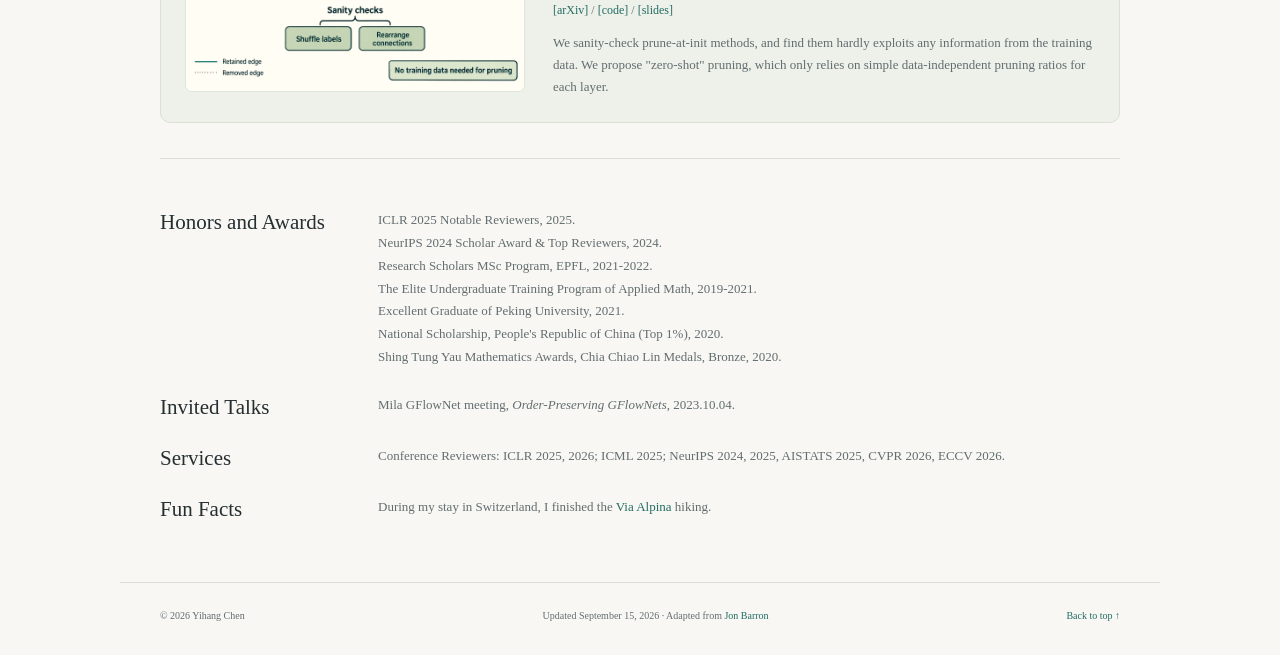
==== commit 83ae20ef: "Update PhD candidacy and announce advancement" ====
--- a/index.html
+++ b/index.html
@@ -4,7 +4,7 @@
   <meta charset="utf-8"/>
   <meta content="width=device-width, initial-scale=1" name="viewport"/>
   <meta content="Yihang Chen" name="author"/>
-  <meta content="Yihang Chen, computer science PhD student at UCLA. Research in LLM post-training, generative models, and AI safety." name="description"/>
+  <meta content="Yihang Chen, computer science PhD candidate at UCLA. Research in LLM post-training, generative models, and AI safety." name="description"/>
   <meta content="#f8f7f3" name="theme-color"/>
   <title>
    Yihang Chen | UCLA
@@ -57,7 +57,7 @@
       Exploring learning &amp; generative intelligence.
      </p>
      <p>
-      I am a PhD student in computer science at
+      I am a PhD candidate in computer science at
       <a href="https://www.cs.ucla.edu/">
        UCLA
       </a>
@@ -108,7 +108,7 @@
     <figure class="portrait">
      <img alt="Yihang Chen" height="280" src="images/bio.jpg" width="280"/>
      <figcaption>
-      PhD student · Los Angeles, CA
+      PhD candidate · Los Angeles, CA
      </figcaption>
     </figure>
    </section>
@@ -170,6 +170,19 @@
      </h2>
     </div>
     <ul class="news-list">
+     <li>
+      <time class="news-date" datetime="2026-10-22">
+       <span>
+        Oct 22
+       </span>
+       <span class="news-year">
+        2026
+       </span>
+      </time>
+      <div class="news-copy">
+       I advanced to PhD candidacy at UCLA.
+      </div>
+     </li>
      <li>
       <time class="news-date" datetime="2026-09-28">
        <span>
--- a/stylesheet.css
+++ b/stylesheet.css
@@ -4,7 +4,7 @@
   --muted:#626d70;
   --accent:#236c64;
   --line:#dddfd7;
-  --serif:Georgia,'Times New Roman',serif
+  --serif:Palatino,'Palatino Linotype','Book Antiqua',Georgia,serif
 }
 
 * {
@@ -18,7 +18,7 @@
   margin:0;
   background:var(--paper);
   color:var(--ink);
-  font:15px/1.75 -apple-system,BlinkMacSystemFont,'Segoe UI',sans-serif;
+  font:15px/1.75 var(--serif);
   border-top:4px solid var(--accent)
 }
 a {
@@ -101,7 +101,7 @@
   margin:0 0 12px
 }
 h1 span {
-  font:normal 24px/1.4 sans-serif;
+  font:normal 24px/1.4 var(--serif);
   letter-spacing:1px;
   color:var(--muted);
   display:inline-block;
@@ -499,7 +499,7 @@
   align-items: center;
   justify-content: center;
   min-height: 24px;
-  font: 700 14px/16px -apple-system, BlinkMacSystemFont, 'Segoe UI', sans-serif;
+  font: 700 14px/16px var(--serif);
 }
 .diagram-art {
   display: block;
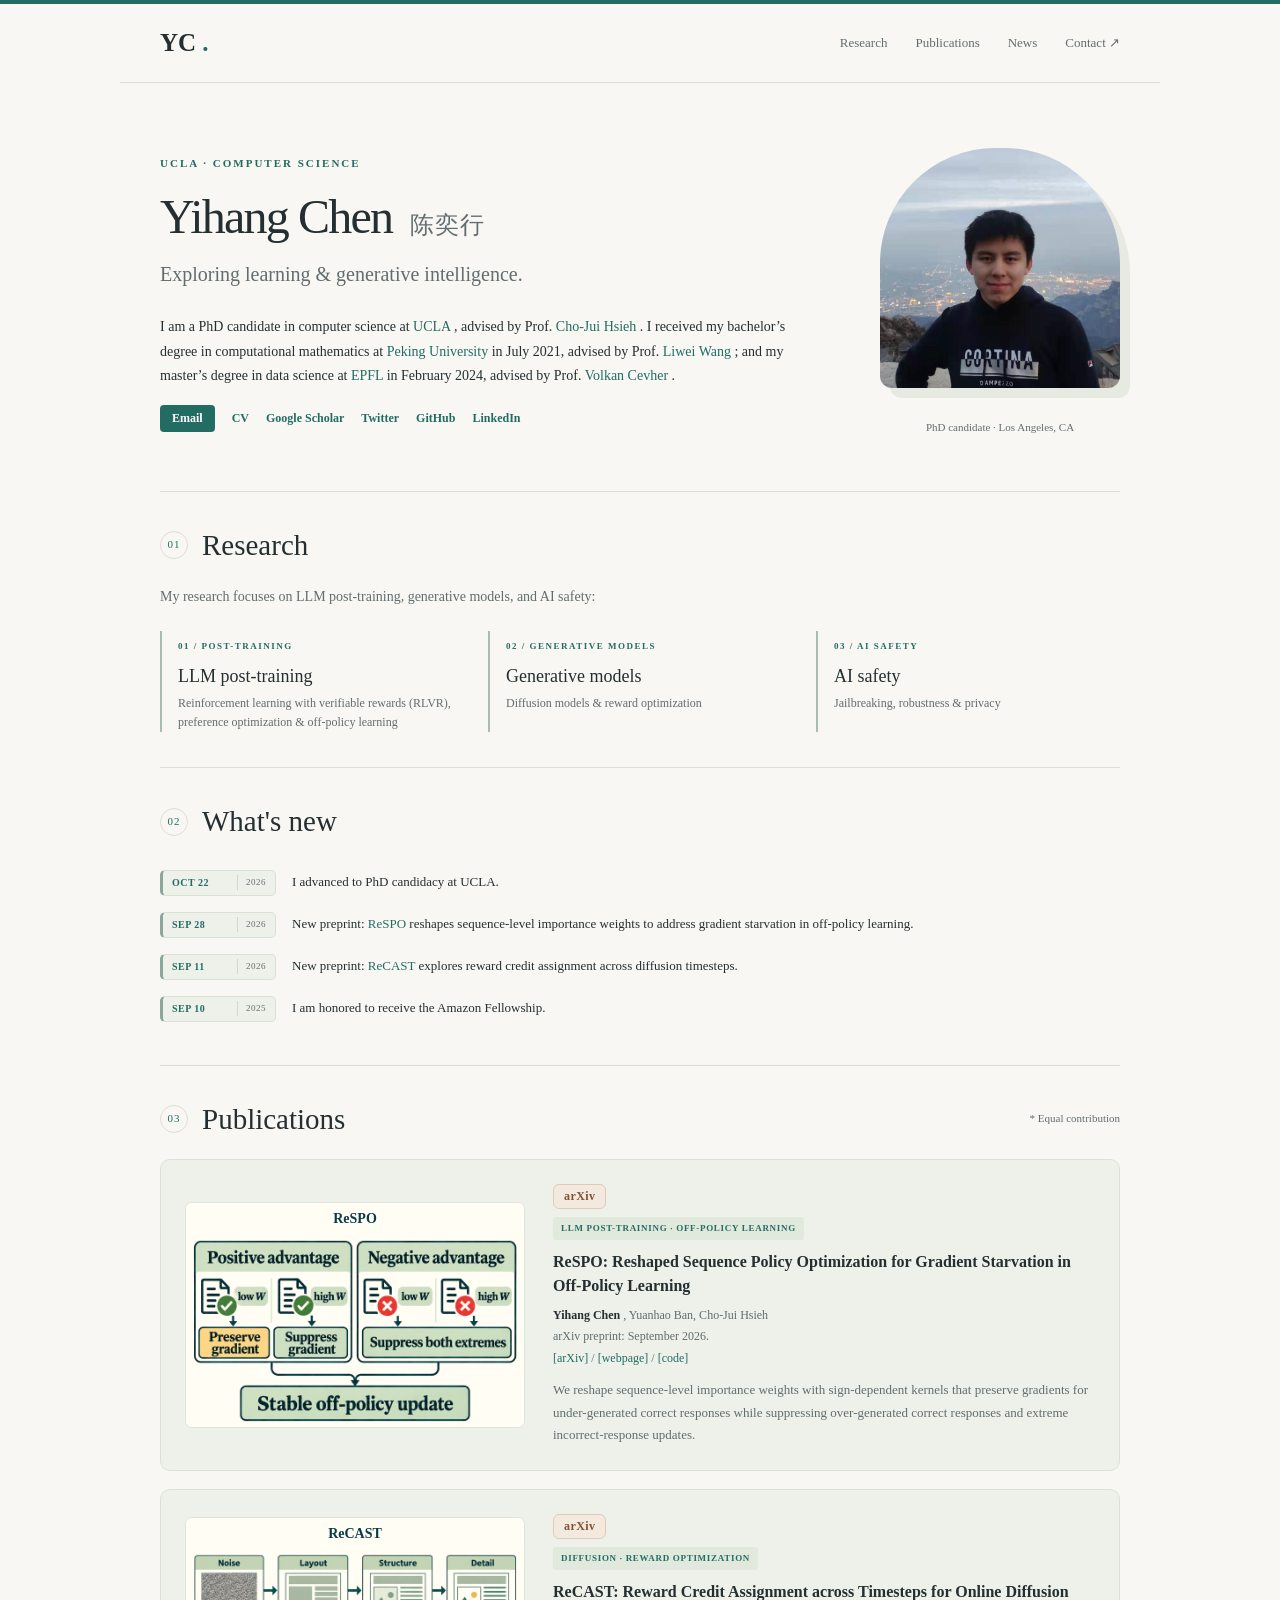
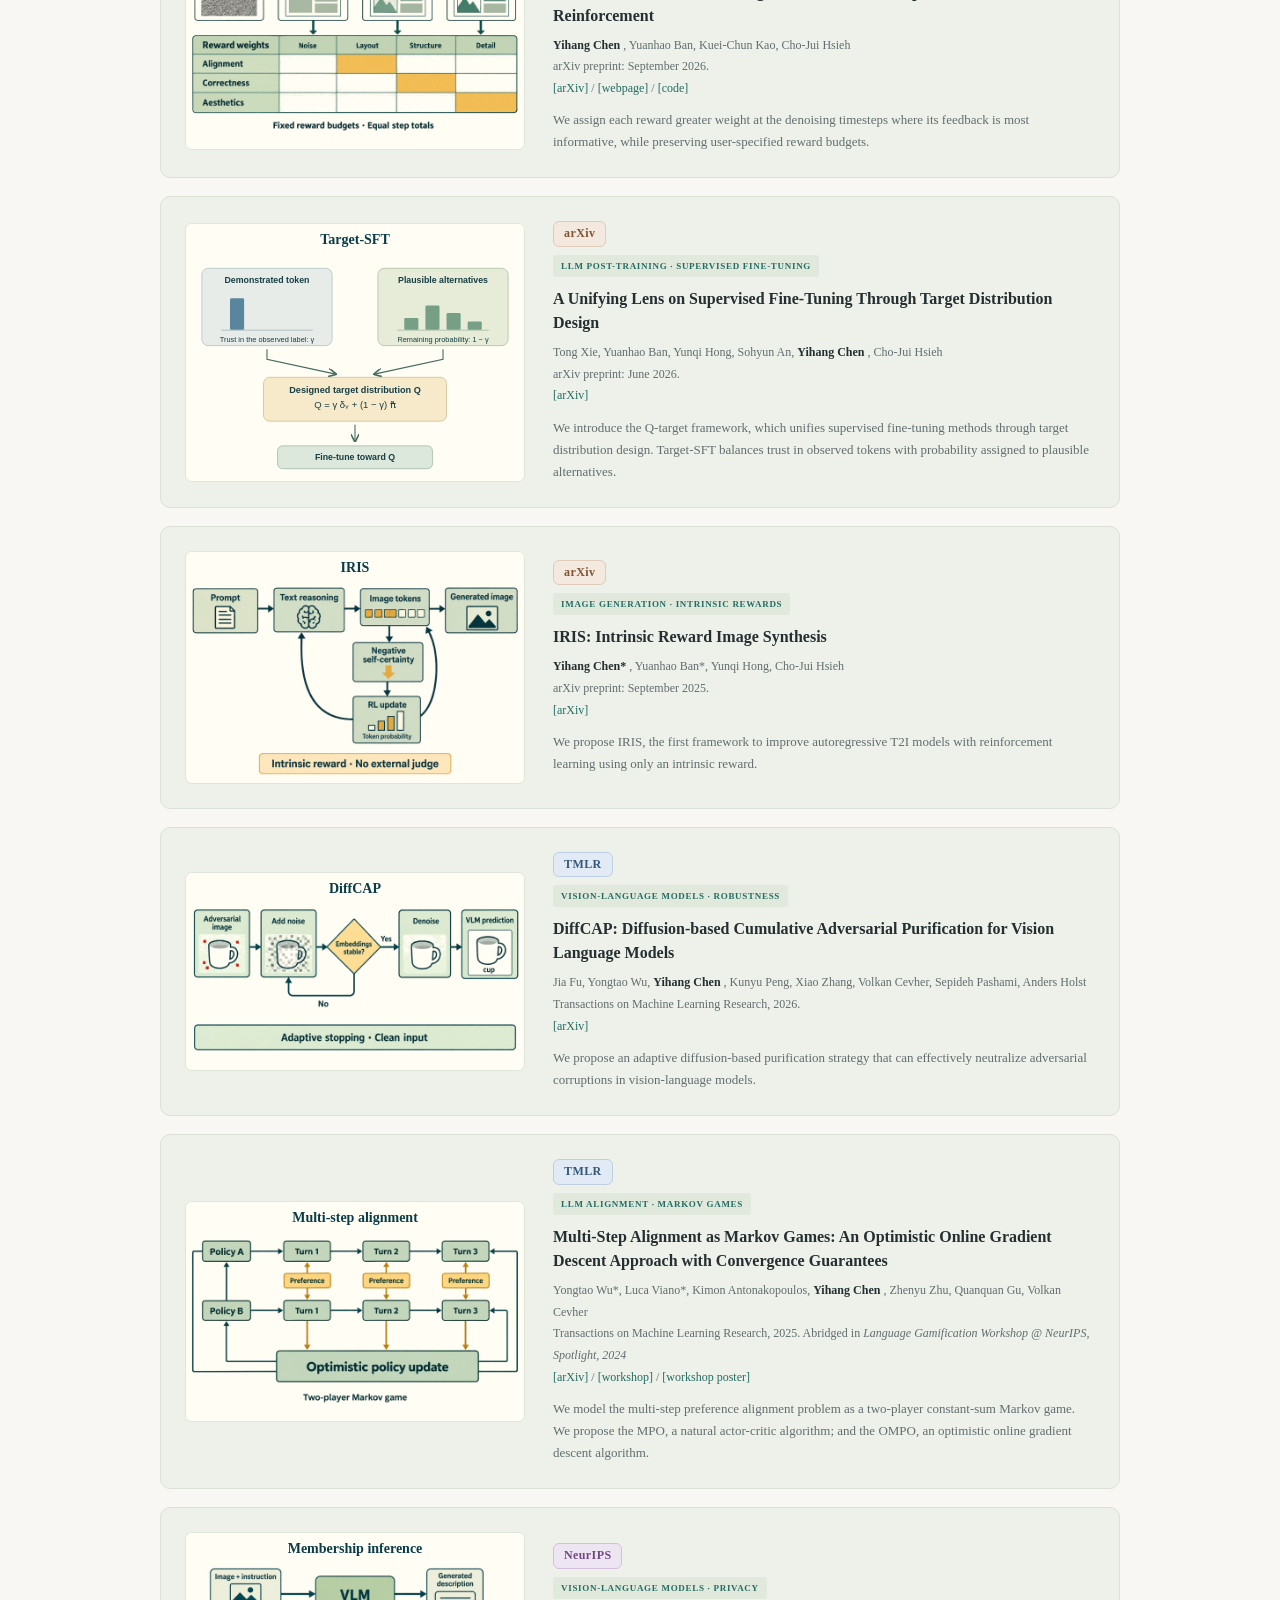
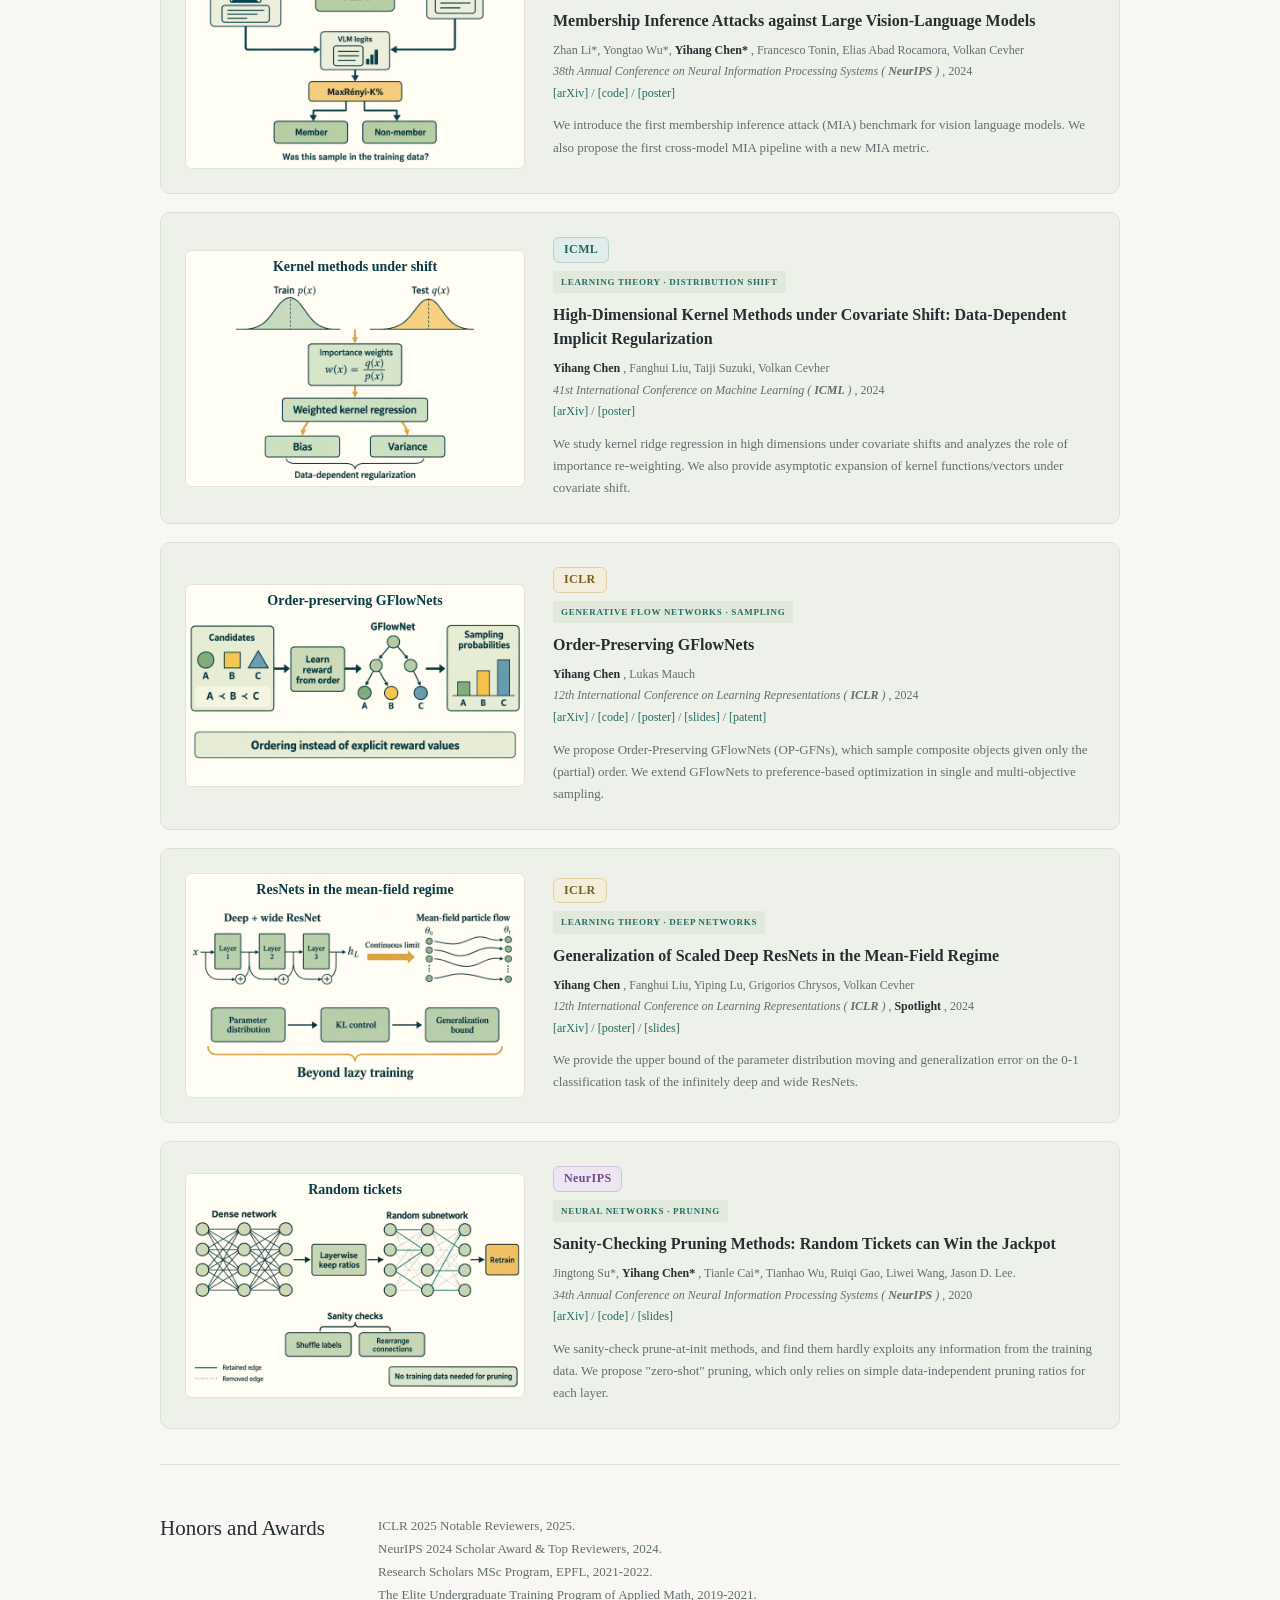
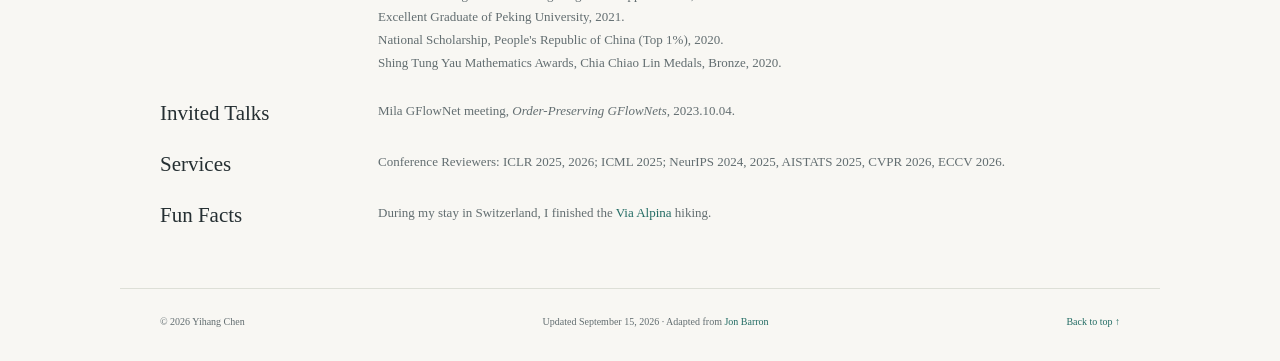
==== commit 8a8dada5: "Remove seven older news entries" ====
--- a/index.html
+++ b/index.html
@@ -230,113 +230,6 @@
        I am honored to receive the Amazon Fellowship.
       </div>
      </li>
-     <li>
-      <time class="news-date" datetime="2025-06-16">
-       <span>
-        Jun 16
-       </span>
-       <span class="news-year">
-        2025
-       </span>
-      </time>
-      <div class="news-copy">
-       I start my applied science internship at Amazon in Palo Alto, CA.
-      </div>
-     </li>
-     <li>
-      <time class="news-date" datetime="2025-05-19">
-       <span>
-        May 19
-       </span>
-       <span class="news-year">
-        2025
-       </span>
-      </time>
-      <div class="news-copy">
-       I am honored to be one of the
-       <a href="https://iclr.cc/Conferences/2025/Reviewers">
-        notable reviewers
-       </a>
-       of ICLR 2025.
-      </div>
-     </li>
-     <li>
-      <time class="news-date" datetime="2024-11-03">
-       <span>
-        Nov 3
-       </span>
-       <span class="news-year">
-        2024
-       </span>
-      </time>
-      <div class="news-copy">
-       I am honored to be one of the
-       <a href="https://neurips.cc/Conferences/2024/ProgramCommittee#top-reviewers">
-        top reviewers
-       </a>
-       of NeurIPS 2024.
-      </div>
-     </li>
-     <li>
-      <time class="news-date" datetime="2024-10-28">
-       <span>
-        Oct 28
-       </span>
-       <span class="news-year">
-        2024
-       </span>
-      </time>
-      <div class="news-copy">
-       Our work on the
-       <a href="https://arxiv.org/abs/2502.12678">
-        multi-step preference optimization
-       </a>
-       is accepted to be the oral presentation on Language Gamification Workshop @ NeurIPS 2024.
-      </div>
-     </li>
-     <li>
-      <time class="news-date" datetime="2024-10-11">
-       <span>
-        Oct 11
-       </span>
-       <span class="news-year">
-        2024
-       </span>
-      </time>
-      <div class="news-copy">
-       I am honored to receive the NeurIPS 2024 Scholar Award with financial assistance.
-      </div>
-     </li>
-     <li>
-      <time class="news-date" datetime="2024-09-25">
-       <span>
-        Sep 25
-       </span>
-       <span class="news-year">
-        2024
-       </span>
-      </time>
-      <div class="news-copy">
-       Our work on the
-       <a href="http://arxiv.org/abs/2411.02902">
-        privacy of large language models
-       </a>
-       is accepted by NeurIPS 2024.
-      </div>
-     </li>
-     <li>
-      <time class="news-date" datetime="2024-09-23">
-       <span>
-        Sep 23
-       </span>
-       <span class="news-year">
-        2024
-       </span>
-      </time>
-      <div class="news-copy">
-       I start my PhD at UCLA.
-      </div>
-     </li>
     </ul>
    </section>
    <section id="publications">
